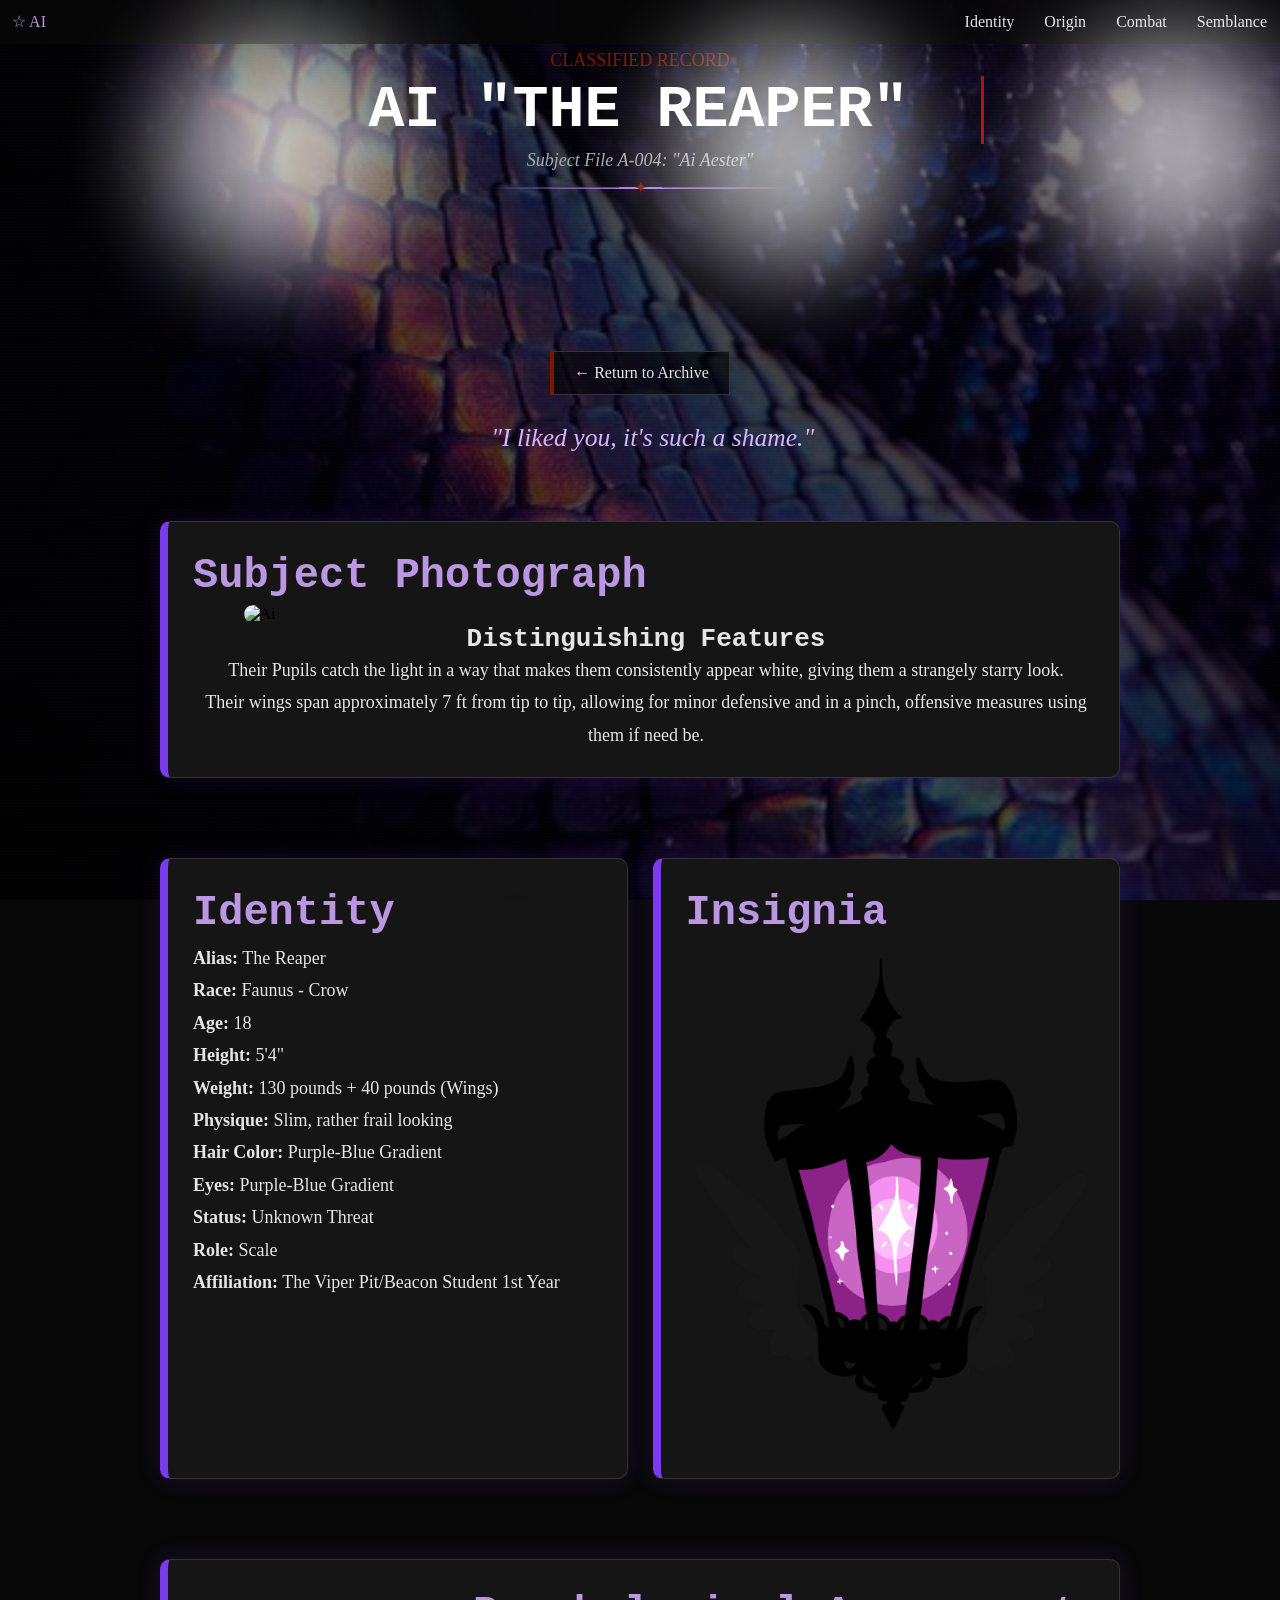
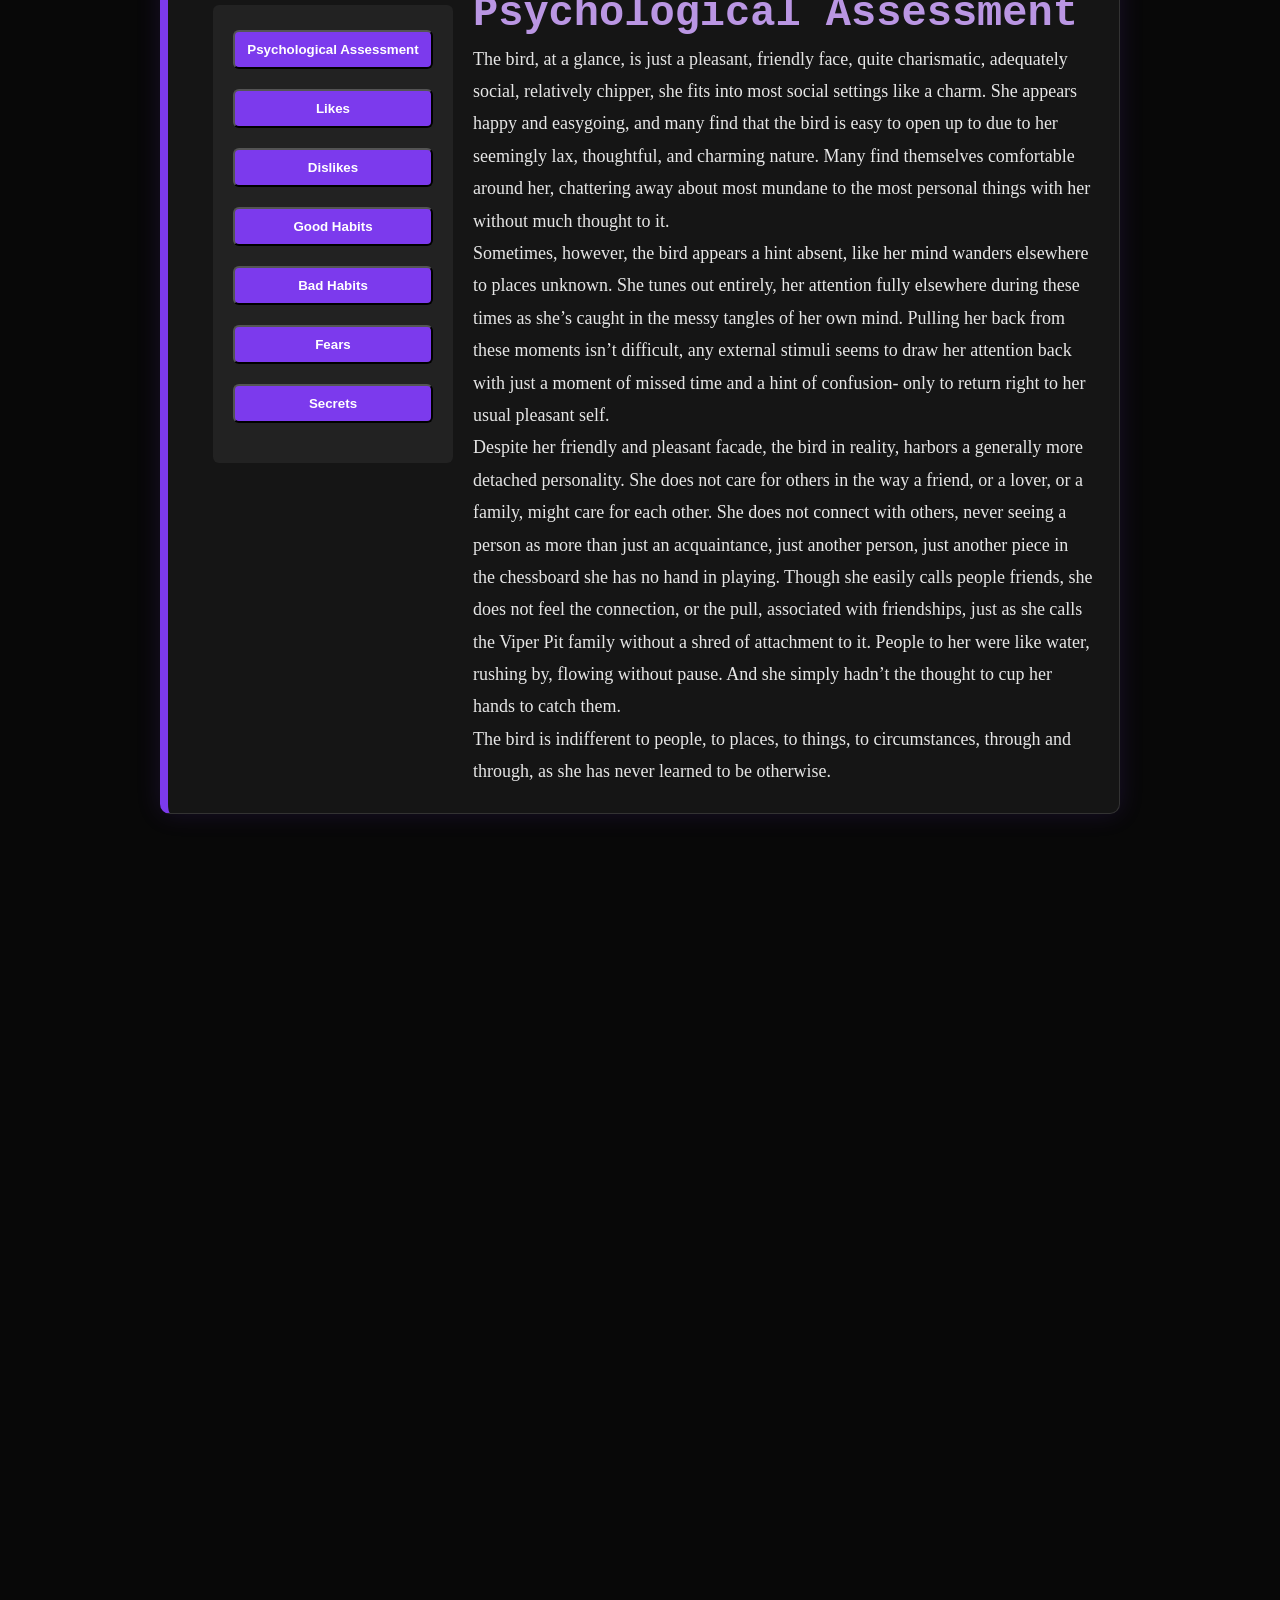
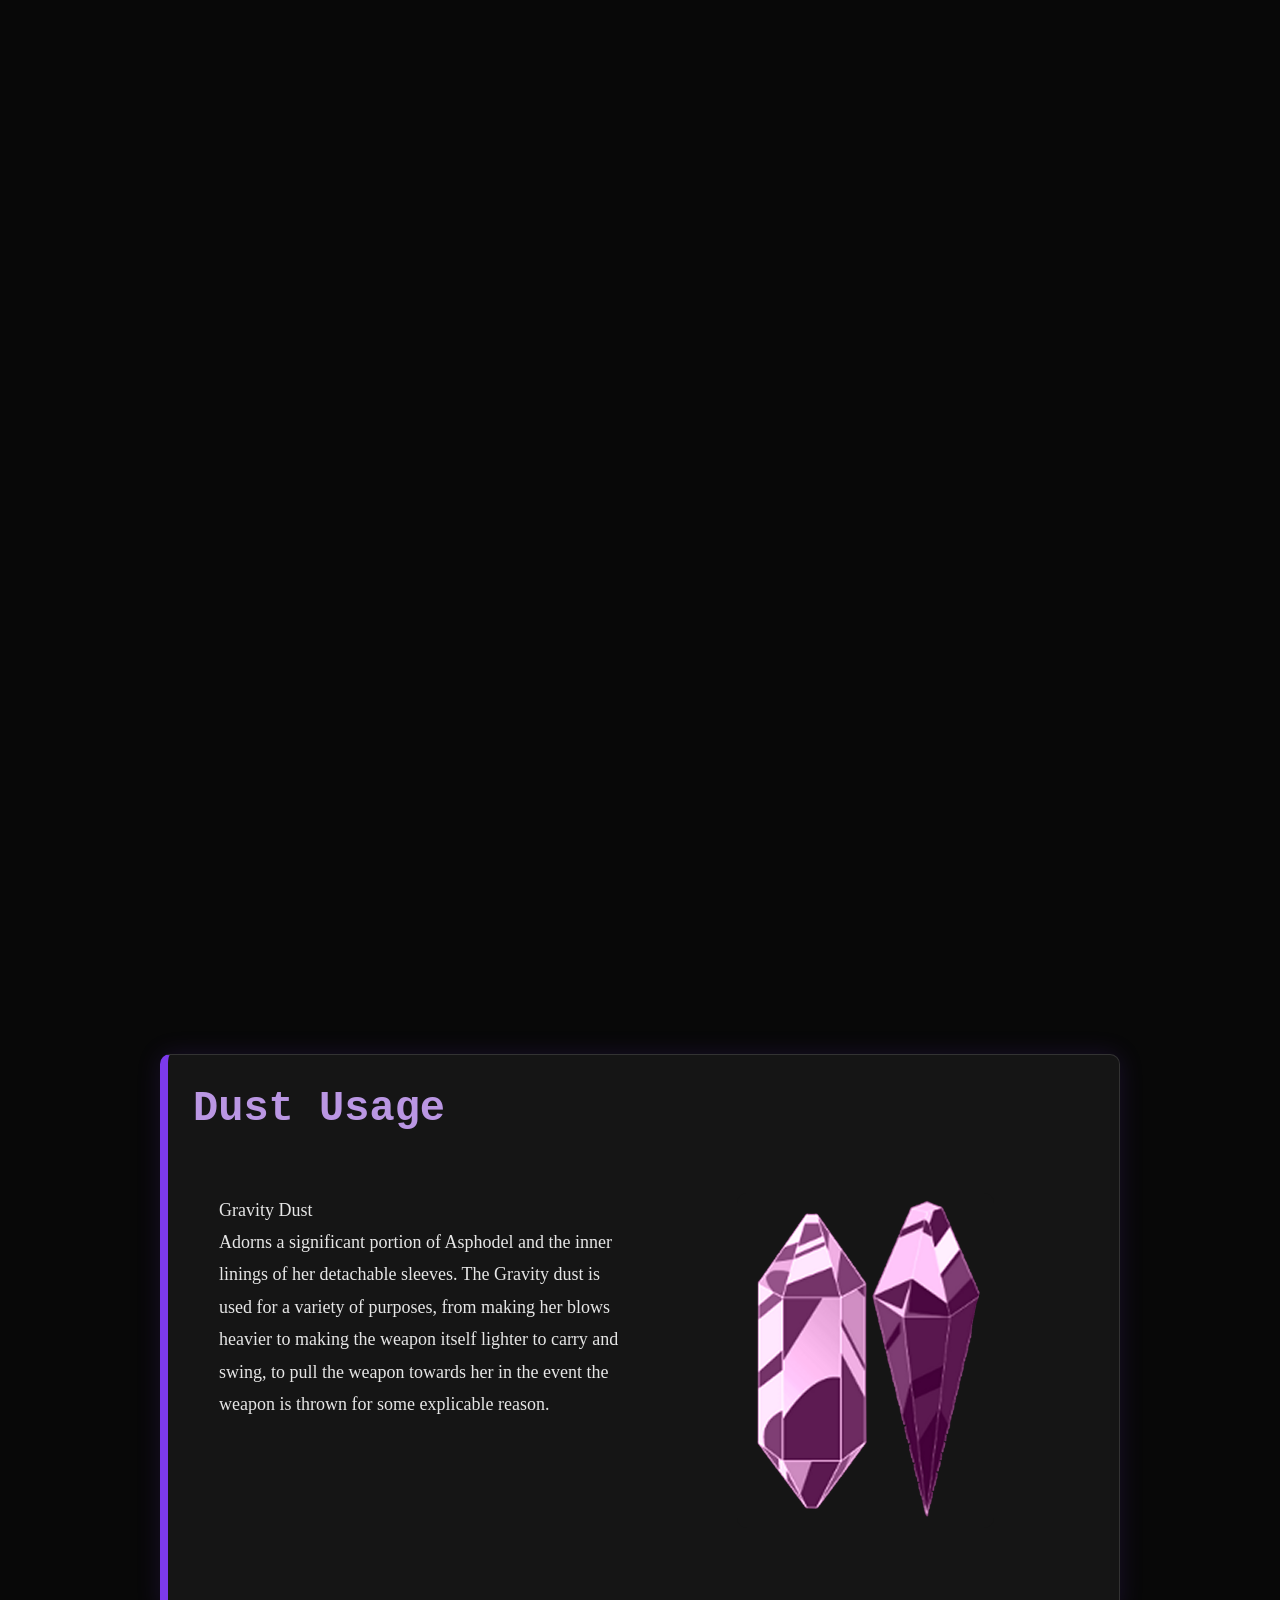
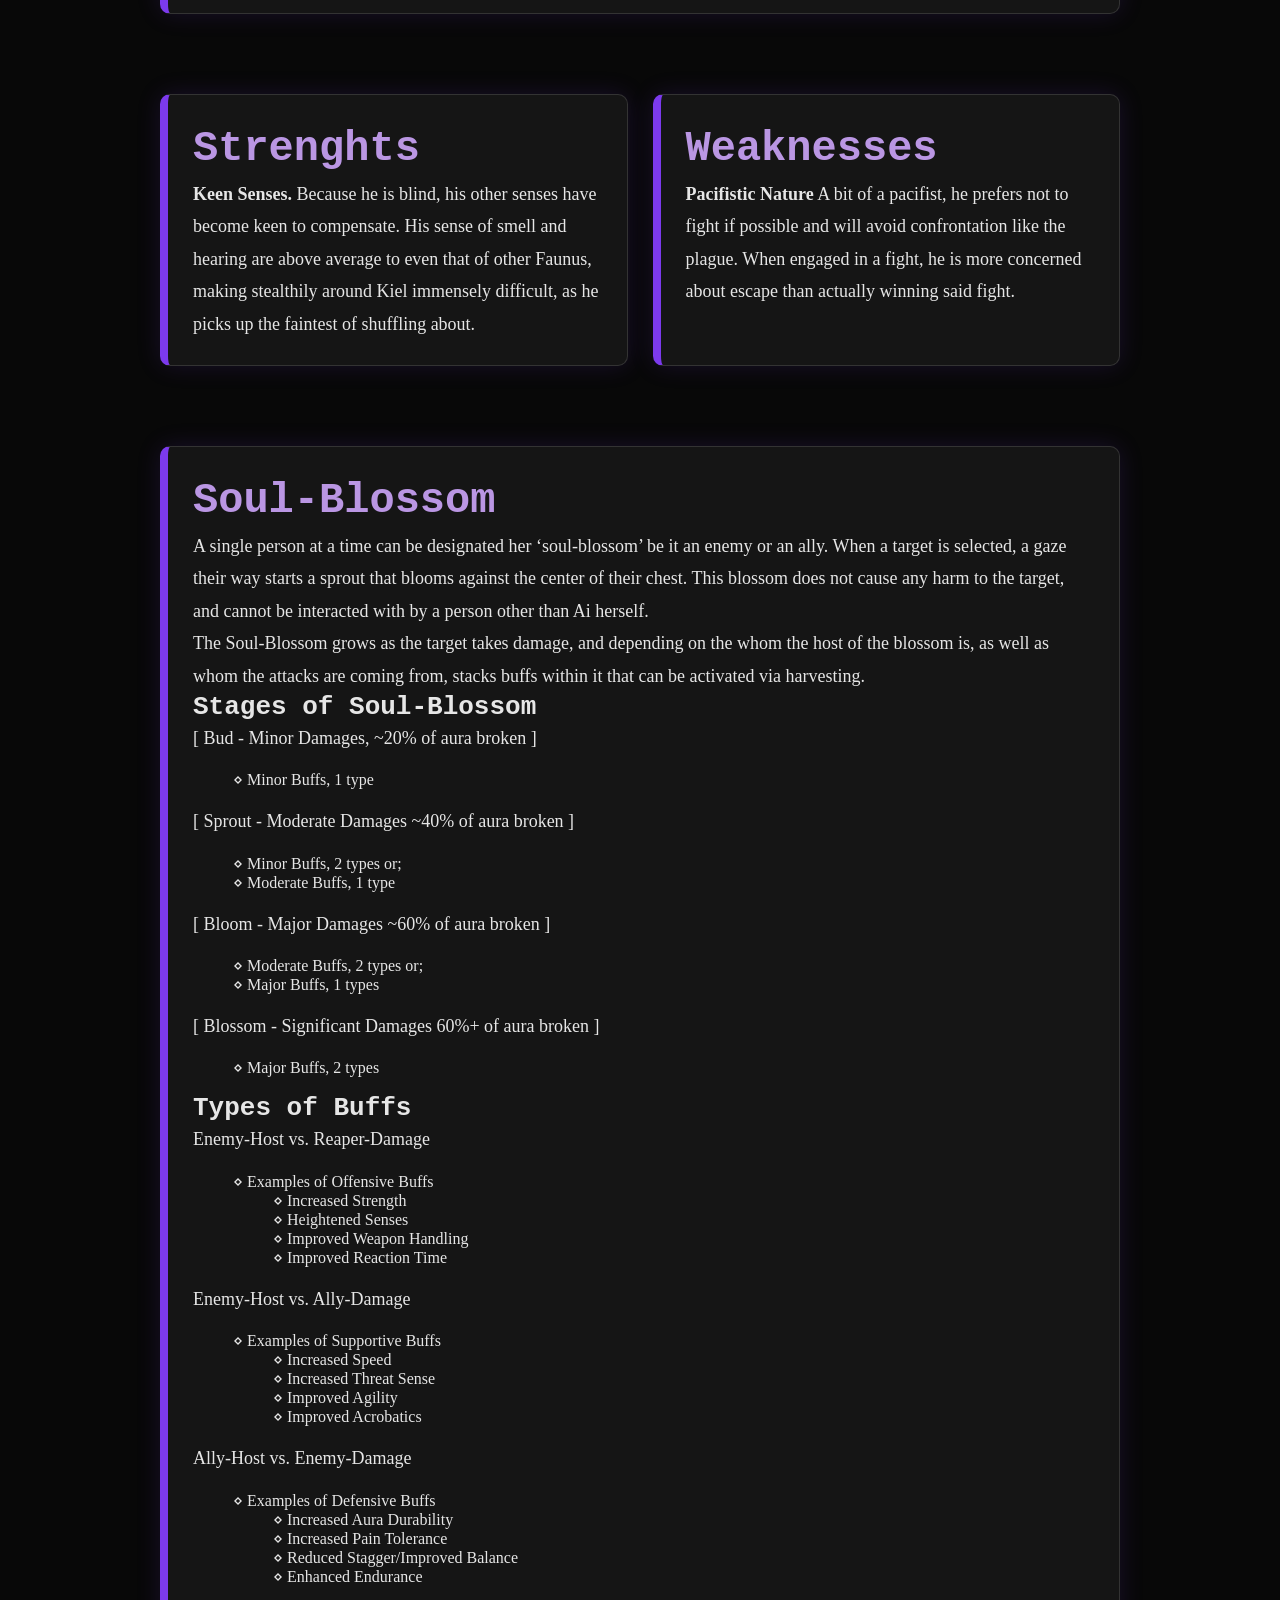
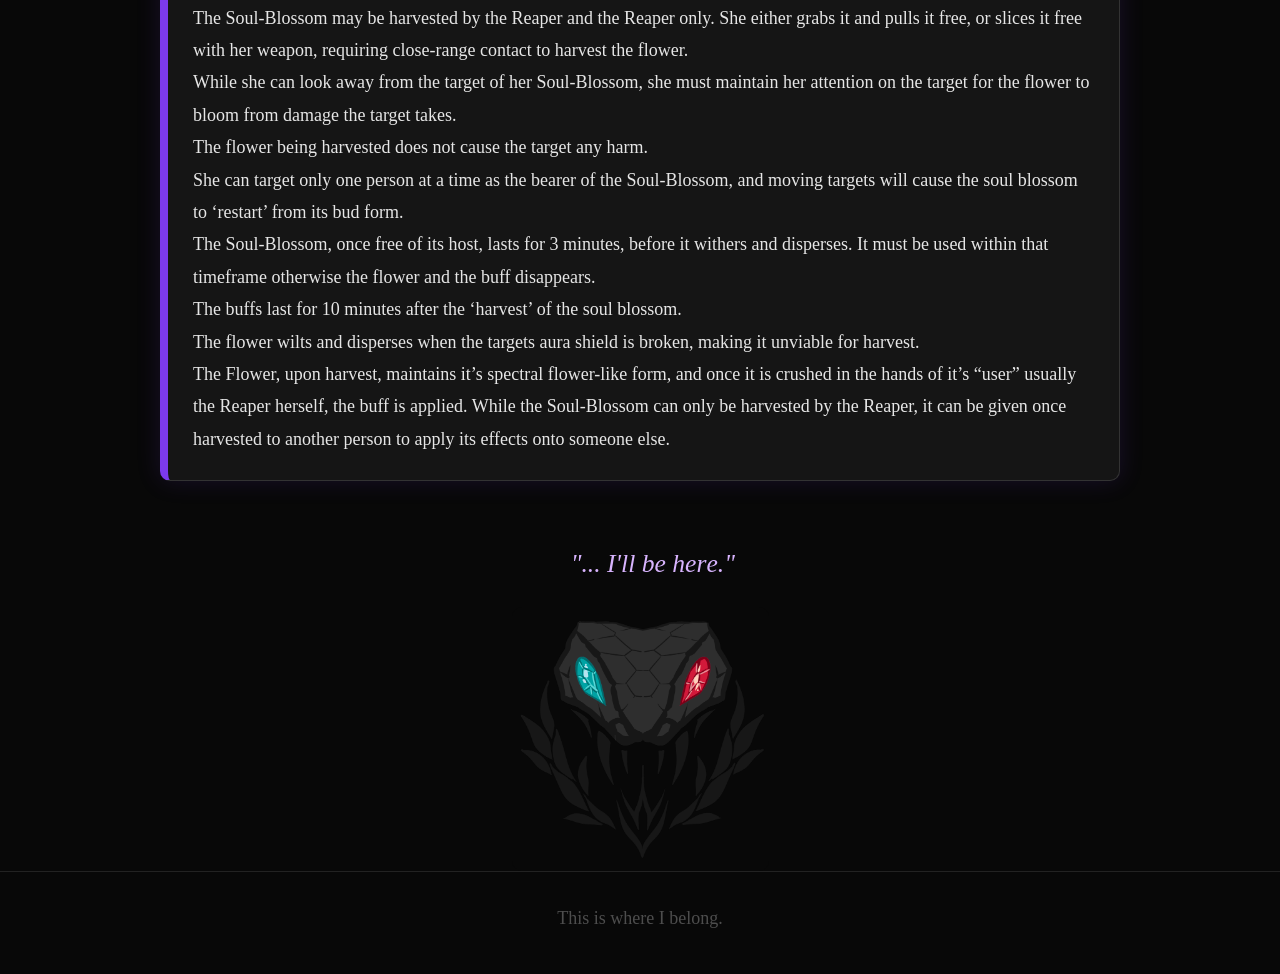
==== aister.html @ 26a7977a "Update subtitle format in aister.html" ====
<!DOCTYPE html>
<html>

  
<head>
  <title>Ai Aester</title>
  <link rel="stylesheet" href="css/global.css">
  <link rel="stylesheet" href="css/effect.css">
  <link rel="stylesheet" href="style.css">
</head>

<body class="archive-body">

  <div class="smoke-container">
    <div class="smoke smoke1"></div>
    <div class="smoke smoke2"></div>
    <div class="smoke smoke3"></div>
</div>

<div class="ember-container">
  <span class="ember"></span>
  <span class="ember"></span>
  <span class="ember"></span>
  <span class="ember"></span>
  <span class="ember"></span>
  <span class="ember"></span>
  <span class="ember"></span>
  <span class="ember"></span>
</div>
  
<nav class="top-nav">  
  <span class="purple"> ☆ AI </span>
       <div class="spacer"></div>
     <div class="right-transparent-card nav-links">
  <a href="#id">Identity</a>
  <a href="#bio">Origin</a>
  <a href="#combat">Combat</a>
  <a href="#semblance">Semblance</a>
     </div>
</nav>
  
<header class="site-header">
  <p class="red">CLASSIFIED RECORD</p>
  <h1 class="typewriter">AI "THE REAPER"</h1>
  <p class="subtitle">Subject File A-004: "Ai Aester"</p>
<div class="header-divider">
    <span>✦</span>
</div>
</header>
  
   <div class="spotify-container">
    <iframe
        data-testid="embed-iframe"
        style="border-radius:12px"
        src="https://open.spotify.com/embed/playlist/66nyVJJvzpErKjshw4Tm62?utm_source=generator&theme=0"
        width="500px"
        height="152"
        frameborder="0"
        allowfullscreen=""
        allow="autoplay; clipboard-write; encrypted-media; fullscreen; picture-in-picture"
        loading="lazy">
    </iframe>
</div>
  
<div class="archive-container">
 <a href="index.html" class="archive-button">← Return to Archive</a>
</div>
  
       <p class="character-quote reveal-quote type-reveal">
    "I liked you, it's such a shame."</p>

<main class="archive">  
<section id="id" class="dossier-card">
    <h1 class="purple">Subject Photograph</h1>
    <img src="img/Ai.png" alt="Ai" class="portrait">
  <section class="transparent-card">
            <h2>Distinguishing Features</h1>
            <p>Their Pupils catch the light in a way that makes them consistently appear white, giving them a strangely starry look.</p>
    <p>Their wings span approximately 7 ft from tip to tip, allowing for minor defensive and in a pinch, offensive measures using them if need be.
</p>
        </section>
</section>
</main>
  
<main class="archive">
     <section class="dossier-card">
            <h1 class="purple">Identity</h1>
            <p><strong>Alias:</strong> The Reaper</p>
            <p><strong>Race:</strong> Faunus - Crow</p>
            <p><strong>Age:</strong> 18</p>
            <p><strong>Height:</strong> 5'4"</p>
            <p><strong>Weight:</strong> 130 pounds + 40 pounds (Wings)</p>
            <p><strong>Physique:</strong> Slim, rather frail looking
            <p><strong>Hair Color:</strong> Purple-Blue Gradient </p>
            <p><strong>Eyes:</strong> Purple-Blue Gradient</p>
            <p><strong>Status:</strong> Unknown Threat</p>
            <p><strong>Role:</strong> Scale</p>
            <p><strong>Affiliation:</strong> The Viper Pit/Beacon Student 1st Year</p>
        </section>
        <section class="dossier-card">
            <h1 class="purple">Insignia</h1>
            <img src="img/Ai Insig.png" alt="Ai" class="portrait">
        </section>
</main>
  
<main class="archive">
    <section class="dossier-card">
<div class="layout">
  <div class="sidebar">
    <button class="file-button"onclick="showPage('psy', 'bio-page')">Psychological Assessment</button>
    <button class="file-button"onclick="showPage('likes', 'bio-page')">Likes</button>
    <button class="file-button"onclick="showPage('dislikes', 'bio-page')">Dislikes</button>
    <button class="file-button"onclick="showPage('good', 'bio-page')">Good Habits</button>
    <button class="file-button"onclick="showPage('bad', 'bio-page')">Bad Habits</button>
    <button class="file-button"onclick="showPage('fears', 'bio-page')">Fears</button>
    <button class="file-button"onclick="showPage('secrets', 'bio-page')">Secrets</button>
  </div>
  
  <div class="content">
    <div id="psy" class="bio-page active">
                 <h1 class="purple">Psychological Assessment</h1>
            <p>The bird, at a glance, is just a pleasant, friendly face, quite charismatic, adequately social, relatively chipper, she fits into most social settings like a charm. She appears happy and easygoing, and many find that the bird is easy to open up to due to her seemingly lax, thoughtful, and charming nature. Many find themselves comfortable around her, chattering away about most mundane to the most personal things with her without much thought to it.</p>  
            <p>Sometimes, however, the bird appears a hint absent, like her mind wanders elsewhere to places unknown. She tunes out entirely, her attention fully elsewhere during these times as she’s caught in the messy tangles of her own mind. Pulling her back from these moments isn’t difficult, any external stimuli seems to draw her attention back with just a moment of missed time and a hint of confusion- only to return right to her usual pleasant self.</p>
            <p>Despite her friendly and pleasant facade, the bird in reality, harbors a generally more detached personality. She does not care for others in the way a friend, or a lover, or a family, might care for each other. She does not connect with others, never seeing a person as more than just an acquaintance, just another person, just another piece in the chessboard she has no hand in playing. Though she easily calls people friends, she does not feel the connection, or the pull, associated with friendships, just as she calls the Viper Pit family without a shred of attachment to it. People to her were like water, rushing by, flowing without pause. And she simply hadn’t the thought to cup her hands to catch them.</p>
            <p>The bird is indifferent to people, to places, to things, to circumstances, through and through,  as she has never learned to be otherwise.</p>
      
    </div>
    
   <div id="likes" class="bio-page">  
               <h1 class="purple">Likes</h1>
            <p><strong>Corvids.</strong> Was this any surprise?.</p>
     
   </div>
    
      <div id="dislikes" class="bio-page"> 
                <h1 class="purple">Dislikes</h1>
            <p><strong>Feeling helpless.</strong> He was helpless when he lost what mattered most to him. He won't let it happen again.
            
     </div>
    
     <div id="good" class="bio-page">
<h1 class="purple">Good Habits</h1>
             <p></p>
     </div>
      <div id="bad" class="bio-page">
<h1 class="purple">Bad Habits</h1>
            <p></p>
      </div>
      <div id="secrets" class="bio-page">
  <h1 class="purple">Secrets</h1>
            <p>She's a spy. Against Beacon. From the Viper Pit. She prays Headmaster Ozpin will never find out, if he hasn't already.</p>
     </div>
      <div id="fears" class="bio-page">
 <h1 class="purple">Fears</h1>
           <p></p>
  </div>
</div>
  </div>
  </section>
</main>

           <p class="character-quote reveal-quote type-reveal">
    "..."</p>
  
<main class="archive">
    <section id="bio" class="dossier-card">
<div class="layout">
  <div class="sidebar">
    <button class="file-button"onclick="showPage('zad', 'story-page')">Ai Aester</button>
    <button class="file-button"onclick="showPage('zad1', 'story-page')">✦ </button>
    <button class="file-button"onclick="showPage('zad2', 'story-page')">✦ </button>
    <button class="file-button"onclick="showPage('zad3', 'story-page')">✦ </button>
    <button class="file-button"onclick="showPage('zad4', 'story-page')">✦ </button>
    <button class="file-button"onclick="showPage('zad5', 'story-page')">✦ </button>
  </div>

  <div class="content">
    <div id="zad" class="story-page active">
      <h1 class="purple">Ai Aester</h1>
      <p>Recovered Origin Records</p>
       <img src="img/Ai Smile.png" alt="Ai" class="portrait">
    </div>
    
   <div id="zad1" class="story-page">  
              <h1 class="purple">#</h1>
          <p></p>
   </div>
      <div id="zad2" class="story-page"> 
               <h1 class="purple">#</h1>
          <p></p>
      </div>
     <div id="zad3" class="story-page">
               <h1 class="purple">#</h1>
          <p></p>
     </div>
    <div id="zad4" class="story-page">
               <h1 class="purple">#</h1>
          <p></p>
      
    </div>
    <div id="zad5" class="story-page">
               <h1 class="purple">#</h1>
          <p></p>


      
    </div>
  </div>
</div>
    </section>
</main>
  

  <main class="archive">
  <section id="combat" class="dossier-card">
                <h1 class="purple">Combat Data</h1>
            <p><strong>Range:</strong> Close-Ranged Combat</p>
            <p></p>
            <p><strong>Notable Traits:</strong> The Reaper specializes in combat with her sycthe specifically, limiting her to close-ranged combat. The glock only comes out if absolutely necessary or if the situation prefers it. She is exceptionally skilled in combat with her scythe, using the gravity dust infused within her weapon to pivot the trajectory of her swings with ease and increase and decrease the weight of her attacks as needed.</p>
            <p><strong>Threat Level:</strong> Unclear</p>
        </section>

   <section class="dossier-card">
                     <h1 class="purple">Asphodel</h1>
       <img src="img/Asphodel.png" alt="Asphodel" class="portrait">
     <p>An extension of her self, she wields the scythe with comfort and ease.</p>
              <section class="mini-transparent-card">
        <div class="button-container">
            <button class="expand-button" onclick="toggleDetails(this)">
               <strong>⇣ Open Weapon Dossier ⇣</strong>
            </button>
        </div>
        </section>

          <div class="slide-details">
            <p>Asphodel is an ornately designed scythe, a little taller than Ai herself, adorned in crystals and feathers. The weapon does not change forms at all, nor minimize in size aside from the blade folding in towards the handle- the Reaper carries the weapon in it's full size everywhere she goes, nestled carefully between her wings.<p/>
            <p>Despite it's large size, the scythe is fairly lightweight due to the blade being infused with gravity dust, and the gravity dust crystals embedded into the weapon at various points throughout. Using the gravity dust, the Reaper swings the weapon without much effort, activating the dust at various points to add weight to her attacks or change the trajectory of her weapon. She has been known to throw the entire freaking weapon at her enemy, miss, only to recall the weapon with the dust back to her into the back of her cackling enemy's head.</p>
            <p>She wears a pair of sleeves, which the inner lining is woven with gravity dust, that allows her to recall Asphodel to her.</p> 
            <p>She has a glock. A plain, non-transformative, no dust infused, glock. holds 17+1 rounds.</p>
   </section>
          </div>

         </section>
  </main>

    <main class="archive">
        <section class="dossier-card">
            <h1 class="purple">Dust Usage</h1>
          <section class="archive">
            <div class="left-transparent-card">
            <p> Gravity Dust </p>
            <p>Adorns a significant portion of Asphodel and the inner linings of her detachable sleeves. The Gravity dust is used for a variety of purposes, from making her blows heavier to making the weapon itself lighter to carry and swing, to pull the weapon towards her in the event the weapon is thrown for some explicable reason.</p>
            </div>
              <div class="mini-transparent-card">
     <img src="img/Dust Gravity.png" alt="Dust" class="portrait">
              </div>
          </section>
        </section>
    </main>
  
            <main class="archive">       
        <section class="dossier-card">
            <h1 class="purple">Strenghts</h1>
            <p><strong>Keen Senses. </strong> Because he is blind, his other senses have become keen to compensate. His sense of smell and hearing are above average to even that of other Faunus, making stealthily around Kiel immensely difficult, as he picks up the faintest of shuffling about.</p>

        </section>
              
        </section>
<section class="dossier-card">
    <h1 class="purple">Weaknesses</h1>
             <p><strong>Pacifistic Nature</strong> A bit of a pacifist, he prefers not to fight if possible and will avoid confrontation like the plague. When engaged in a fight, he is more concerned about escape than actually winning said fight.</p>
            
</section>
          </main>

    <main class="archive">
 <section id="semblance" class="dossier-card">
                   <h1 class="purple">Soul-Blossom</h1>
            <p>A single person at a time can be designated her ‘soul-blossom’ be it an enemy or an ally. When a target is selected, a gaze their way starts a sprout that blooms against the center of their chest. This blossom does not cause any harm to the target, and cannot be interacted with by a person other than Ai herself.</p>
            <p>The Soul-Blossom grows as the target takes damage, and depending on the whom the host of the blossom is, as well as whom the attacks are coming from, stacks buffs within it that can be activated via harvesting.</p>
            <h2>Stages of Soul-Blossom</h2>
            <p>[ Bud - Minor Damages, ~20% of aura broken ] </p>
            <ul>
              <li>Minor Buffs, 1 type</li>
            </ul>
            <p>[ Sprout - Moderate Damages ~40% of aura broken ]</p>
            <ul>
              <li>Minor Buffs, 2 types or;</li>
              <li>Moderate Buffs, 1 type</li>
            </ul>
   
            <p>[ Bloom - Major Damages ~60% of aura broken ]</p>
            <ul>
              <li>Moderate Buffs, 2 types or;</li>
              <li>Major Buffs, 1 types</li>
            </ul>
            
            <p>[ Blossom - Significant Damages 60%+ of aura broken ]</p>
            <ul>         
              <li>Major Buffs, 2 types</li> 
            </ul>
            <h2>Types of Buffs</h2>
   
            <p>Enemy-Host vs. Reaper-Damage</p>
              <ul>
              <li>Examples of Offensive Buffs</li>
              <ul>
                <li>Increased Strength</li>
                <li>Heightened Senses</li>
                <li>Improved Weapon Handling</li>
                <li>Improved Reaction Time</li>
              </ul>
            </ul> 

    <p>Enemy-Host vs. Ally-Damage</p>
              <ul>
              <li>Examples of Supportive Buffs</li>
              <ul>
                <li>Increased Speed</li>
                <li>Increased Threat Sense</li>
                <li>Improved Agility</li>
                <li>Improved Acrobatics</li>
              </ul>
            </ul> 

    <p>Ally-Host vs. Enemy-Damage</p>
              <ul>
              <li>Examples of Defensive Buffs</li>
              <ul>
                <li>Increased Aura Durability</li>
                <li>Increased Pain Tolerance</li>
                <li>Reduced Stagger/Improved Balance</li>
                <li>Enhanced Endurance</li>
              </ul>
            </ul> 

   <p>The Soul-Blossom may be harvested by the Reaper and the Reaper only. She either grabs it and pulls it free, or slices it free with her weapon, requiring close-range contact to harvest the flower.</p>
   <p>While she can look away from the target of her Soul-Blossom, she must maintain her attention on the target for the flower to bloom from damage the target takes.</p>
   <p>The flower being harvested does not cause the target any harm.</p>
   <p>She can target only one person at a time as the bearer of the Soul-Blossom, and moving targets will cause the soul blossom to ‘restart’ from its bud form.</p>
   <p>The Soul-Blossom, once free of its host, lasts for 3 minutes, before it withers and disperses. It must be used within that timeframe otherwise the flower and the buff disappears.</p>
   <p>The buffs last for 10 minutes after the ‘harvest’ of the soul blossom.</p>
   <p>The flower wilts and disperses when the targets aura shield is broken, making it unviable for harvest.</p>
   <p>The Flower, upon harvest, maintains it’s spectral flower-like form, and once it is crushed in the hands of it’s “user” usually the Reaper herself, the buff is applied. While the Soul-Blossom can only be harvested by the Reaper, it can be given once harvested to another person to apply its effects onto someone else.</p>

   
   
 </section>
    </main>

       <p class="character-quote reveal-quote type-reveal">
    "... I'll be here."</p>

<section class="mini-transparent-card">
<img src="img/Monochrome Viper Pit.png" alt="Viper Pit" class="portrait">
</section>
  
  <footer>
  <p class="gray">This is where I belong.</p>
</footer>

<script>
function toggleInfo() {
    document
        .getElementById("extra-info")
        .classList.toggle("show");
}
</script>

<script>
const sections = document.querySelectorAll("section[id]");
const navLinks = document.querySelectorAll(".top-nav a");

window.addEventListener("scroll", () => {
  let current = "";

  sections.forEach(section => {
    const sectionTop = section.offsetTop - 150;

    if (window.scrollY >= sectionTop) {
      current = section.getAttribute("id");
    }
  });

  navLinks.forEach(link => {
    link.classList.remove("active");

    if (link.getAttribute("href") === "#" + current) {
      link.classList.add("active");
    }
  });
});
</script>

<script>
function showPage(pageId) {
  const pages = document.querySelectorAll('.page');

  pages.forEach(page => {
    page.classList.remove('active');
    page.style.animation = 'none';
  });

  const selectedPage = document.getElementById(pageId);

  if (!selectedPage) {
    console.log("No page found with id:", pageId);
    return;
  }

  selectedPage.style.animation = 'none';
  selectedPage.offsetHeight;
  selectedPage.style.animation = '';

  selectedPage.classList.add('active');
}
</script>

  <script>
function showPage(pageId, groupClass) {
  const pages = document.querySelectorAll("." + groupClass);

  pages.forEach(page => {
    page.classList.remove("active");
  });

  document.getElementById(pageId).classList.add("active");
}
</script>

<script>
function toggleDetails(button) {
  const details = button.closest(".mini-transparent-card").nextElementSibling;

  details.classList.toggle("open");

  button.innerHTML = details.classList.contains("open")
    ? "<strong>⇣ Open Weapon Dossier ⇣</strong>"
    : "<strong>⇣ Open Weapon Dossier ⇣</strong>";
}
</script>
  
    <script>
document.querySelectorAll(".type-reveal").forEach(quote => {
    const text = quote.textContent;
    quote.textContent = "";
  [...text].forEach((letter, index) => {
    const span = document.createElement("span");
    span.innerHTML = letter === " "
        ? "&nbsp;"
        : letter;
    span.style.animationDelay = `${index * 0.10}s`;
    quote.appendChild(span);

});
    });
</script>

<script>
const reveals = document.querySelectorAll(".dossier-card, .reveal-quote");
const observer = new IntersectionObserver((entries) => {
entries.forEach(entry => {
if (entry.isIntersecting) {
entry.target.classList.add("show");
}
});
});
reveals.forEach(item => observer.observe(item));
</script>
  
</body>
</html>
---- css/global.css ----
.site-header {
text-align: center;
}

.header-divider {
    display: flex;
    align-items: center;
    justify-content: center;
    width: 400px;
    margin: 20px auto;
    color: #7D1400;
}

.divider {
    text-align: center;
    padding: 2rem 0;
    font-size: 1.2rem;
    letter-spacing: 0.5em;
    opacity: 0.4;
}

.header-divider::before,
.header-divider::after {
    content: "";
    flex: 1;
    height: 1px;
    background: linear-gradient(
        to right,
        transparent,
        rgba(161,21,0,0.8)
    );
}

.header-divider::after {
    background: linear-gradient(
        to left,
        transparent,
        rgba(161,21,0,0.8)
    );
}

.header-divider span {
    margin: 0 15px;
    color: #7D1400;
    text-shadow:
        0 0 8px rgba(161,21,0,0.6);
}
footer {
text-align: center;
color: #666666;
padding: 30px;
border-top: 0px solid #222222;
}

.landing-body {
background-repeat: no-repeat;
font-family: Georgia, serif;
margin: 0;
background: #080808;
background-image:
linear-gradient(
rgba(0,0,0,0.7),
rgba(0,0,0,0.7)
),
url("../bg/viper pit.jpg");
background-attachment: fixed;
background-size: cover;
background-position: center;
}

.archive-body {
background-repeat: no-repeat;
font-family: Georgia, serif;
margin: 0;
background: #080808;
background-image:
linear-gradient(
rgba(0,0,0,0.7),
rgba(0,0,0,0.7)
),
url("../bg/scales.jpg");
background-attachment: fixed;
background-size: cover;
background-position: center;
}

h1 {
color: #E6E6E6;
font-size: 42px;
margin: 10px 0;
}

h2 {
color: #E6E6E6;
font-size: 26px;
margin: 10px 0;
}

h3 {
color: #E6E6E6;
    font-size: 20px;
    font-size: 42px;
    margin: 10px 0;
}

p {
color: #E6E6E6;
font-size: 18px;
margin: 20px 0;
line-height: 1.8;
}

pre {
color: #E6E6E6;
}

.red {
color: #7D1400;
}

.gray {
color: #4D4D4D;
}

.purple {
color: #BA96E3;
}


.subtitle {
    color: #aaaaaa;
    font-style: italic;
}

.landing-page {
height: 100vh;
display: flex;
justify-content: center;
align-items: center;
flex-direction: column;
text-align: center;
}

.landing-card {
background: rgba(21, 21, 21, 0.7);
border: 1px solid #333333;
border-left: 6px solid #7D1400;
border-right: 6px solid #7D1400;
border-radius: 10px;
padding: 25px;
box-shadow: 0 0 25px rgba(124, 58, 237, 0.15);
}

.expand-button {
background: rgba(15, 15, 15, 0.50);
display: inline-block;
margin-top: 5px;
padding: 15px 30px;
color: #7D1400;
text-decoration: none;
transition: 0.4s ease;
border-radius: 6px;
}

.expand-button:hover {
background: rgba(15, 15, 15, 0.50);
transform: scale(1.10);
border-radius: 6px;
color: #7D1400;

}

.file-button {
display: inline-block;
margin-top: 5px;
padding: 10px 15px;
background: #7D1400;
color: white;
text-decoration: none;
border-radius: 6px;
font-weight: bold;
}

.file-button:hover {
background: #751000;
transform: scale(1.05);
}

.transparent-card {
background: rgba(15, 15, 15, 0.00);
border: 1px solid rgba(192, 132, 252, 0.0);
border-left: 6px solid rgba(124, 58, 237, 0.0);
border-radius: 10px;
text-align: center;
padding: 0px;
margin: 0px auto;
max-width: 1200px;
box-shadow: 0 0 25px rgba(124, 58, 237, 0.00);
}

.left-transparent-card {
background: rgba(15, 15, 15, 0.00);
border: 1px solid rgba(192, 132, 252, 0.0);
border-left: 6px solid rgba(124, 58, 237, 0.0);
border-radius: 10px;
padding: 0px;
margin: 0px auto;
max-width: 1200px;
box-shadow: 0 0 25px rgba(124, 58, 237, 0.00);
}

.right-transparent-card {
background: rgba(15, 15, 15, 0.00);
border: 1px solid rgba(192, 132, 252, 0.0);
border-left: 6px solid rgba(124, 58, 237, 0.0);
border-radius: 10px;
text-align: right;
justify-content: right;
padding: 0px;
margin: 0px auto;
max-width: 1200px;
box-shadow: 0 0 25px rgba(124, 58, 237, 0.00);
}

.mini-transparent-card {
background: rgba(15, 15, 15, 0.00);
border: 1px solid rgba(192, 132, 252, 0.0);
border-left: 6px solid rgba(124, 58, 237, 0.0);
border-radius: 10px;
text-align: center;
padding: 0px;
margin: 0px auto;
max-width: 250px;
box-shadow: 0 0 25px rgba(124, 58, 237, 0.00);
backdrop-filter: blur(0px);
}

.dossier-card {
  background: rgba(15, 15, 15, 0.7);
  border: 1px solid #333333;
  border-left: 8px solid #808080;
  border-right: 8px solid #808080;
  border-radius: 10px;
  box-sizing: border-box;
  padding: 25px;
  box-shadow: 0 0 25px rgba(124, 58, 237, 0.15);
  max-width: 100%;
  justify-content: center;
  align-items: center;
  scroll-margin-top: 100px;
  opacity: 0;
  transform: translateY(40px);
  transition: 
  opacity 1s ease,
  transform 0.7s cubic-bezier(0.22, 1, 0.36, 1),
  box-shadow 0.7s cubic-bezier(0.22, 1, 0.36, 1);
  position: relative;
}

.dossier-card.show {
opacity: 1;
transform: translateY(0);
}

.dossier-card:hover {
  transform: translateY(-6px);
  box-shadow: 0 0 30px #7D1400;
}

.extreme {
border-left-color: #7D1400;
border-right-color: #7D1400;
}

.severe {
border-left-color: #41007D;
border-right-color: #41007D;
}

.unknown {
border-left-color: #007D6A;
border-right-color: #007D6A;
}

.archive {
    max-width: 1000px;
    margin: 40px auto;
    padding: 20px;
    display: grid;
    grid-template-columns: repeat(auto-fit, minmax(260px, 1fr));
    gap: 25px;
    width: 100%;
    box-sizing: border-box;
}

.navbar-archive {
    margin: 0px auto;
    padding: 0px;
    display: grid;
    grid-template-columns: repeat(auto-fit, minmax(260px, 1fr));
    gap: 0px;
    width: 100%;
    box-sizing: border-box;
    justify-content: right;
}

.column {
    max-width: 1000px;
    margin: 40px auto;
    padding: 20px;
    display: grid;
    grid-template-columns: repeat(auto-fit, minmax(260px, 1fr));
    gap: 25px;
    width: 100%;
    box-sizing: border-box;
    flex-direction: column;
}

.profile-grid {
    display: grid;
    grid-template-columns: repeat(auto-fit, minmax(350px, 1fr));
    gap: 25px;
    justify-content: center;
    margin: 0 auto;
    align-items: center;
}

.portrait {
    max-width: 800px;
    width: 100%;
    height: auto;
    justify-content: center;
    display: block;
    margin: 0 auto;
    border-radius: 25px;
}

.spotify-container {
    display: flex;
    justify-content: center;
}

.archive-button {
    display: inline-block;
    padding: 12px 20px;
    color: #E6E6E6;
    text-decoration: none;
    background: rgba(0,0,0,0.6);
    border-left: 4px solid #7D1400;
    border-right: 1px solid #333;
    border-top: 1px solid #333;
    border-bottom: 1px solid #333;
    transition: all 0.3s ease;
}

.archive-button:hover {
    background: rgba(161,21,0,0.15);
    padding-left: 28px;
    box-shadow:
        0 0 12px rgba(161,21,0,0.25);
}

.archive-container {
    text-align: center; 
    justify-content: center;
}

ul {
    list-style-type: none;
     color: #E6E6E6;
}

ul2 {
    list-style-type: none;
    padding-left: 40px;
     color: #E6E6E6;
}

li::before {
    content: "⋄ ";
     color: #E6E6E6;
}

a {
  color: #A45BF5;
  text-decoration: none;
  transition: 0.3s ease;
}

a:hover {
  color: #C28CFF;
  text-shadow: 0 0 8px rgba(161, 21, 0, 0.8);
}

.card-emblem {
    position: absolute;
    top: 20px;
    right: -4px;
    width: 450px;
    opacity: 0.2;
    pointer-events: none;
    z-index: -1;
    filter: drop-shadow (0 0 8px rgba (180, 20, 20, 1.0));
}

.spacer {
    flex: 1;
}
---- css/effect.css ----
.typewriter {
    font-size: 60px;
    overflow: hidden;
    white-space: nowrap;
    border-right: 3px solid #A11500;
    width: 0;
    color: white;
    animation:
    typing 3s steps(17, end) forwards,
    blink 0.75s step-end infinite;
    text-align: center;
    margin: 0 auto;
}
@keyframes typing {
    from {
        width: 0;
    }
    to {
        width: 19ch;
    }
}

@keyframes blink {
    50% {
        border-color: transparent;
    }
}

}






html,
body {
    margin: 0;
    min-height: 100%;
}

#popup {
    position: fixed;
    top: 0;
    right: 0;
    bottom: 0;
    left: 0;
    width: 100%;
    height: 100dvh;
    background: rgba(15,15,15,1.0);
    display: flex;
    justify-content: center;
    align-items: center;
    z-index: 9999;
    text-align: center;
    overflow-y: auto;
    overscroll-behavior: contain;
    transition:
        opacity 2s ease,
        backdrop-filter 2s ease;
}

.popup-content {
    transition: transform 1.5s ease, opacity 1.5s ease;
      z-index: 9999;
}

#popup.hidden .popup-content {
    opacity: 0;
    transform: scale(0.95);
}

.layout {
  display: flex;
  align-self: flex-start;
}

.sidebar {
  width: 200px;
  padding: 20px;
  background: #222;
  margin: 20px;
  position: sticky;
  top: 20px;
  align-self: flex-start;
  border-radius: 6px;
}

.sidebar button {
  display: block;
  width: 100%;
  margin-bottom: 20px;
  padding: 10px;
  cursor: pointer;
}

.content {
  flex: 1;
  position: relative;
  align-self: flex-start;
}

.bio-page,
.story-page {
  display: none;
}

.bio-page.active,
.story-page.active {
  display: block;
      animation: fadeIn 0.4s ease both;
}

@keyframes fadeIn {
  from {
    opacity: 0;
    transform: translateY(10px);
  }

  to {
    opacity: 1;
    transform: translateY(0);
  }
}

.character-quote {
    font-style: italic;
    font-size: 1.6em;
    color: #d8b4fe;
    text-align: center;
    margin: 20px 0;
}

.reveal-quote {
    opacity: 0;
    filter: blur(12px);
    transform: translateY(10px);
    transition:
        opacity 1.5s ease,
        filter 1.5s ease,
        transform 1.5s ease;
}

.reveal-quote.show {
    opacity: 1;
    filter: blur(0);
    transform: translateY(0);
    transition-delay: 0.7s;
}

.type-reveal span {
    opacity: 0;
    display: inline-block;
    transform: translateY(5px);
}

.type-reveal.show span {
    animation: letterFade 0.4s forwards;
}
@keyframes letterFade {
    from {
        opacity: 0;
        transform: translateY(5px);
    }

    to {
        opacity: 1;
        transform: translateY(0);
    }
}

.hidden-info {
    max-height: 0;
    overflow: hidden;
    transition: max-height 0.4s ease;
}

.hidden-info.show {
    max-height: 5000px;
}

.top-nav {
    position: sticky;
    top: 0;
    z-index: 1000;
    display: flex;
    justify-content: center;
    gap: 15px;
    padding: 12px;
    backdrop-filter: blur(8px);
    background: rgba(8,8,8,0.85);
    border-bottom: 0px solid #A11500;
}

.top-nav a {
    color: #E6E6E6;
    text-decoration: none;
    transition: all 0.3s ease;
}

.top-nav a:hover {
    color: white;
    text-shadow: 0 0 8px #A11500;
}

.top-nav a.active {
    color: #ffffff;
    text-shadow:
        0 0 5px #A11500,
        0 0 10px #A11500;
}

.top-nav a.active::after {
    width: 100%;
}

.nav-links {
    display: flex;
    gap: 30px;
}
}

html {
    scroll-behavior: smooth;
}

.redacted-card {
    position: relative;
    overflow: hidden;
}

.stamp {
    position: absolute;
    top: 50%;
    left: 50%;
    transform: translate(-50%, -50%) rotate(-25deg);
    color: rgba(255, 0, 0, 0.7);
    border: 4px solid rgba(255, 0, 0, 0.7);
    padding: 10px 20px;
    font-size: 2rem;
    font-weight: bold;
    letter-spacing: 4px;
    pointer-events: none;
}

.hidden {
    display: none;
}

#hidden-file {
    margin-top: 20px;
     color: #E6E6E6;
}

.popup-content::before {
    filter: blur(60px);
}

.popup-content::before {
    content: "";
    position: absolute;
    top: 50%;
    left: 50%;
    transform: translate(-50%, -50%);
    width: 800px;
    height: 800px;
    background: radial-gradient(
        circle,
        rgba(161, 21, 0, 0.50) 0%,
        rgba(161, 21, 0, 0.30) 30%,
        rgba(161, 21, 0, 0.10) 60%,
        transparent 100%
    );
    pointer-events: none;
    z-index: -1;
}
body::before {
    content: "";
   position: fixed;
    inset: 0;
    background:
        repeating-linear-gradient(
            transparent 0px,
            transparent 2px,
            rgba(255,255,255,0.01) 2px,
            rgba(255,255,255,0.01) 3px
        );
    pointer-events: none;
}

body.popup-open {
  overflow: hidden;
  height: 100dvh;
}

.smoke-container {
    position: fixed;
    inset: 0;
    pointer-events: none;
    overflow: hidden;
    z-index: 10000;
}

.smoke {
    position: absolute;
    width: 300px;
    height: 300px;
    border-radius: 50%;
    background:
        radial-gradient(
            circle,
            rgba(255,255,255,0.80) 0%,
            rgba(255,255,255,0.50) 40%,
            transparent 80%
        );
    filter: blur(40px);
    z-index: 10000
}

@keyframes driftSmoke {
    0% {
        transform:
            translateY(100vh)
            translateX(0px)
            scale(1);
        opacity: 0;
    }
    20% {
        opacity: 0.08;
    }
    80% {
        opacity: 0.08;
    }
    100% {
        transform:
            translateY(-200px)
            translateX(100px)
            scale(1.5);
        opacity: 0;
    }
}

.smoke1 {
    left: 10%;
    animation: driftSmoke 25s linear infinite;
}

.smoke2 {
    left: 50%;
    animation: driftSmoke 35s linear infinite;
    animation-delay: -10s;
}

.smoke3 {
    left: 80%;
    animation: driftSmoke 30s linear infinite;
    animation-delay: -20s;
}

.ember-container {
  position: fixed;
  inset: 0;
  pointer-events: none;
  overflow: hidden;
  z-index: 10001;
}

.ember {
  position: absolute;
  bottom: -20px;
  width: 3px;
  height: 3px;
  border-radius: 50%;
  background: #ff3b1f;
  box-shadow:
    0 0 6px #ff3b1f,
    0 0 14px rgba(255, 59, 31, 0.8),
    0 0 24px rgba(161, 21, 0, 0.5);
  animation:
    emberRise 14s linear infinite,
    emberFlicker 2s ease-in-out infinite;
    z-index: 10001
}

@keyframes emberRise {
  0% {
    transform: translateY(0) translateX(0) scale(0.5);
    opacity: 0;
  }

  10% {
    opacity: 0.9;
  }

  50% {
    transform: translateY(-50vh) translateX(35px) scale(1);
    opacity: 0.7;
  }

  100% {
    transform: translateY(-110vh) translateX(-25px) scale(0.2);
    opacity: 0;
  }
}

@keyframes emberFlicker {
  0%, 100% {
    filter: blur(0px);
  }

  50% {
    filter: blur(1px);
  }
}

.ember:nth-child(1) { left: 10%; animation-delay: 0s; width: 2px; height: 2px; }
.ember:nth-child(2) { left: 25%; animation-delay: -3s; animation-duration: 18s, 2s; }
.ember:nth-child(3) { left: 40%; animation-delay: -7s; width: 4px; height: 4px; }
.ember:nth-child(4) { left: 55%; animation-delay: -11s; animation-duration: 12s, 1.5s; }
.ember:nth-child(5) { left: 70%; animation-delay: -5s; width: 2px; height: 2px; }
.ember:nth-child(6) { left: 85%; animation-delay: -9s; animation-duration: 20s, 2.4s; }
.ember:nth-child(7) { left: 15%; animation-delay: -13s; width: 1px; height: 1px; }
.ember:nth-child(8) { left: 92%; animation-delay: -16s; width: 3px; height: 3px; }

.scroll-indicator {
  text-align: center;
  color: #A11500;
  font-size: 28px;
  margin: 30px auto;
  width: fit-content;

  text-shadow: 0 0 8px rgba(161, 21, 0, 0.8);
}

.scroll-indicator span {
    display: block;
    animation: arrowWave 2s infinite;
}
.scroll-indicator span:nth-child(2) {
    animation-delay: 0.2s;
}
.scroll-indicator span:nth-child(3) {
    animation-delay: 0.4s;
}
@keyframes arrowWave {
    0%,100% {
        opacity: 0.2;
        transform: translateY(0);
    }
    50% {
        opacity: 1;
        transform: translateY(6px);
    }
}

.slide-details {
  max-height: 0;
  overflow: hidden;
  opacity: 0;
  transition:
    max-height 0.6s ease,
    opacity 0.4s ease;
}

.slide-details.open {
  max-height: 10000px;
  opacity: 1;
}
---- style.css ----
.site-header {
    text-align: center;
}

.header-divider {
    width: 300px;
    height: 2px;

    margin: 10px auto;

    background: linear-gradient(
        to right,
        transparent,
        #c084fc,
        transparent
    );
}

footer {
    text-align: center;
    color: #666666;
    padding: 30px;
    border-top: 1px solid #222222;
}


.landing-body {
    background-repeat: no-repeat;
    font-family: Georgia, serif;
    margin: 0;
    background: #080808;
    background-image:
        linear-gradient(
            rgba(0,0,0,0.7),
            rgba(0,0,0,0.7)
        ),
        url("viper pit.jpg");
    background-attachment: fixed;
    background-size: cover;
    background-position: center;
}

.archive-body {
    background-repeat: no-repeat;
    font-family: Georgia, serif;
    margin: 0;
    background: #080808;
    background-image:
        linear-gradient(
            rgba(0,0,0,0.7),
            rgba(0,0,0,0.7)
        ),
        url("scales.jpg");
    background-attachment: fixed;
    background-size: cover;
    background-position: center;
}

h1 {
    color: #A11500;
    font-size: 42px;
    margin: 5px 0;
}

h2 {
    color: #E6E6E6;
    font-size: 26px;
    margin: 0px 0;
}

h3 {
    color: #E6E6E6;
    font-size: 20px;
    margin: 0px 0;
}

access-warning {
    color: #A11500;
}

p {
    color: #E6E6E6;
    font-size: 18px;
    margin: 0px 0;
}

pre {
    color: #E6E6E6;
}

.landing-page {
    height: 100vh;
    display: flex;
    justify-content: center;
    align-items: center;
    flex-direction: column;
    text-align: center;
}

.landing-card {
    background: rgba(21, 21, 21, 0.7);
    border: 1px solid #333333;
    border-left: 6px solid #A11500;
    border-right: 6px solid #A11500;
    border-radius: 10px;
    padding: 25px;
    box-shadow: 0 0 25px rgba(124, 58, 237, 0.15);
}

.enter-button {
    display: inline-block;
    margin-top: 5px;
    padding: 15px 30px;
    background: #A11500;
    color: white;
    text-decoration: none;
    border-radius: 8px;
    transition: 0.4s ease;
}

.enter-button:hover {
    background: #751000;
    transform: scale(1.05);
}

.file-button {
    display: inline-block;
    margin-top: 5px;
    padding: 10px 15px;

    background: #7c3aed;
    color: white;

    text-decoration: none;
    border-radius: 6px;
    font-weight: bold;
}

.file-button:hover {
    background: #a855f7;
    transform: scale(1.05);
}

h1,
h2,
.warning-text,
.file-label {
    font-family: "Share Tech Mono", monospace;
}

.warning-text {
    color: #A11500
}


.transparent-card {
    background: rgba(15, 15, 15, 0.00);
    border: 1px solid rgba(192, 132, 252, 0.0);
    border-left: 6px solid rgba(124, 58, 237, 0.0);
    border-radius: 10px;
    text-align: center;
    padding: 0px;
    margin: 0px auto;
    max-width: 1200px;
    box-shadow: 0 0 25px rgba(124, 58, 237, 0.00);
    backdrop-filter: blur(0px);
}

.dossier-card {
    background: #151515;
    border: 1px solid #333333;
    border-left: 8px solid #7c3aed;
    border-radius: 10px;
    padding: 25px;
    box-shadow: 0 0 25px rgba(124, 58, 237, 0.15);
}

.dossier-card.show {
    opacity: 1;
    transform: translateY(0);
}

.dossier-card:hover {
    transform: translateY(-5px);
}

.dossier-card:hover {
    box-shadow: 0 0 30px rgba(124, 58, 237, 0.5);
}

.navbar {
    display: flex;
    justify-content: center;
    gap: 20px;

    padding: 15px;
    background: rgba(10, 10, 10, 0.8);

    border-top: 1px solid #7c3aed;
    border-bottom: 1px solid #7c3aed;
}

.navbar a {
    color: #d8b4fe;
    text-decoration: none;
    font-weight: bold;
    letter-spacing: 1px;

    transition: 0.3s ease;
}

.navbar a:hover {
    color: white;
    text-shadow: 0 0 10px #c084fc;
}
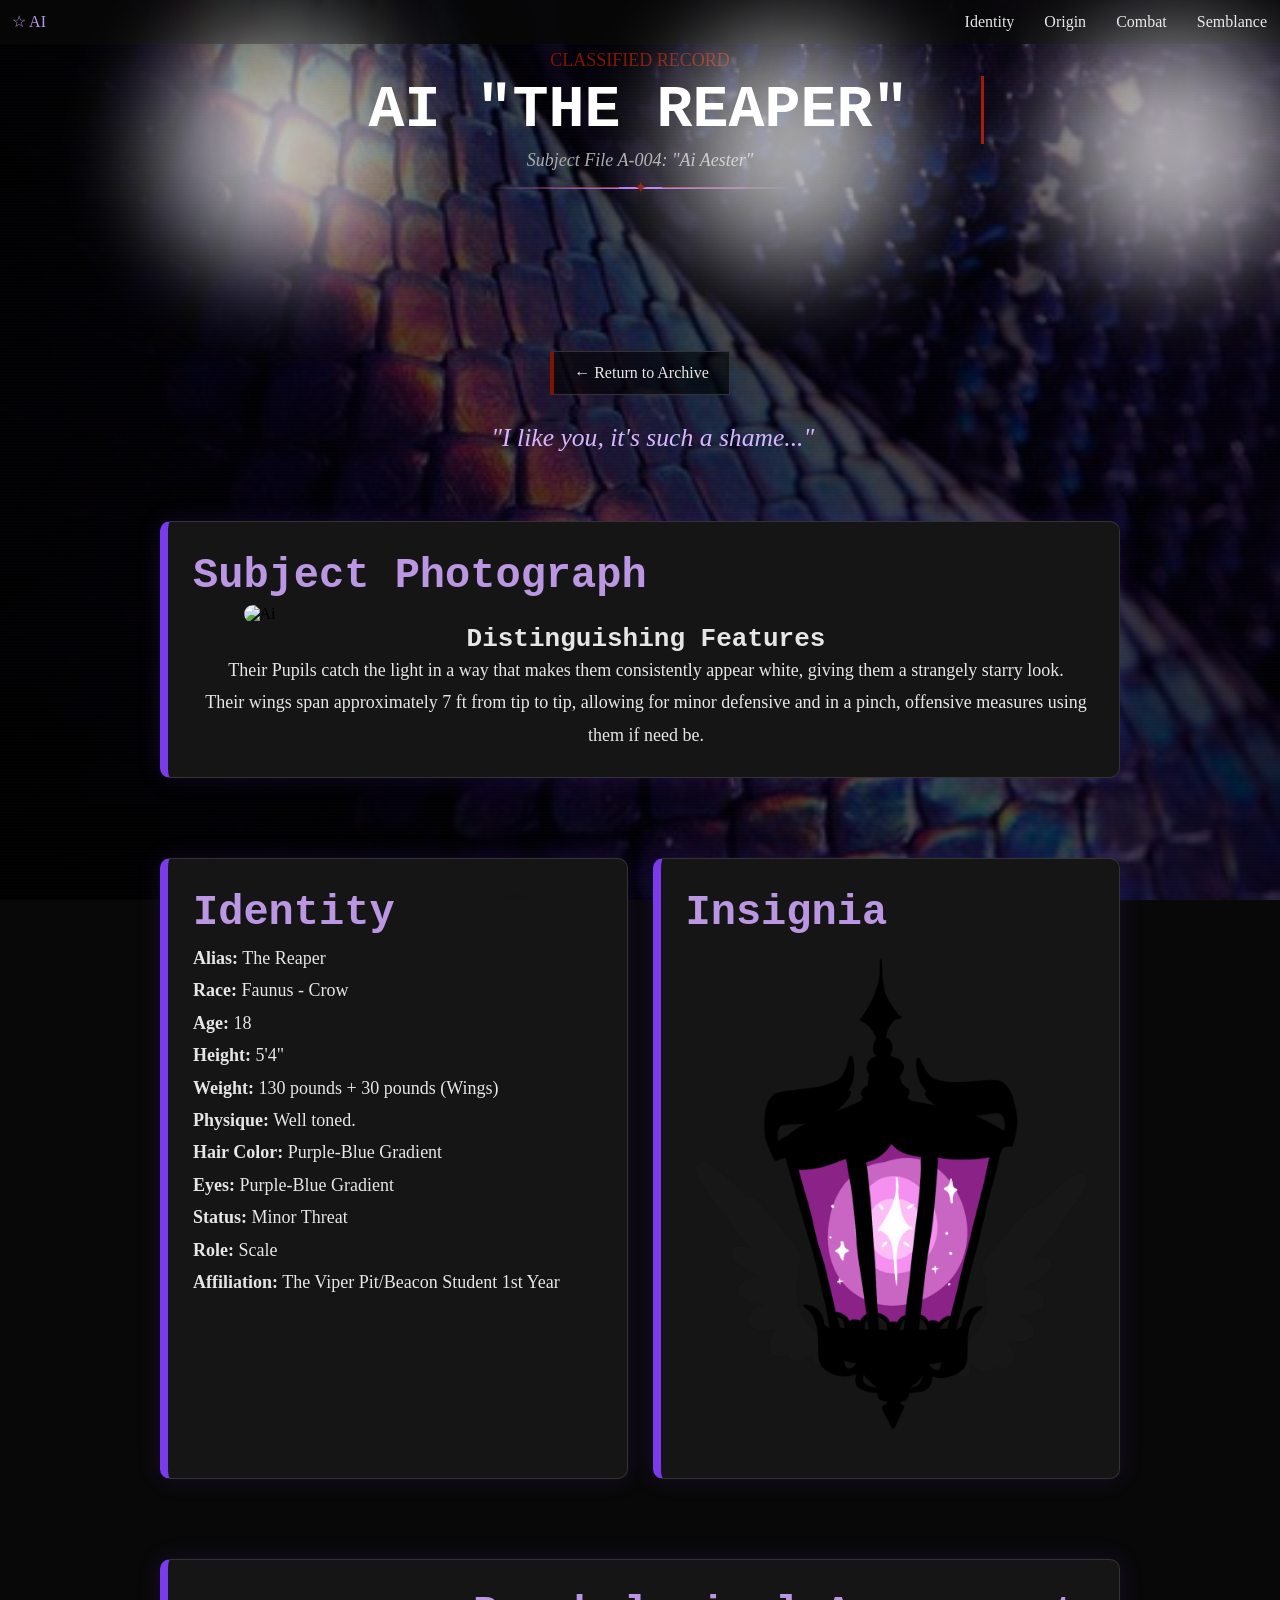
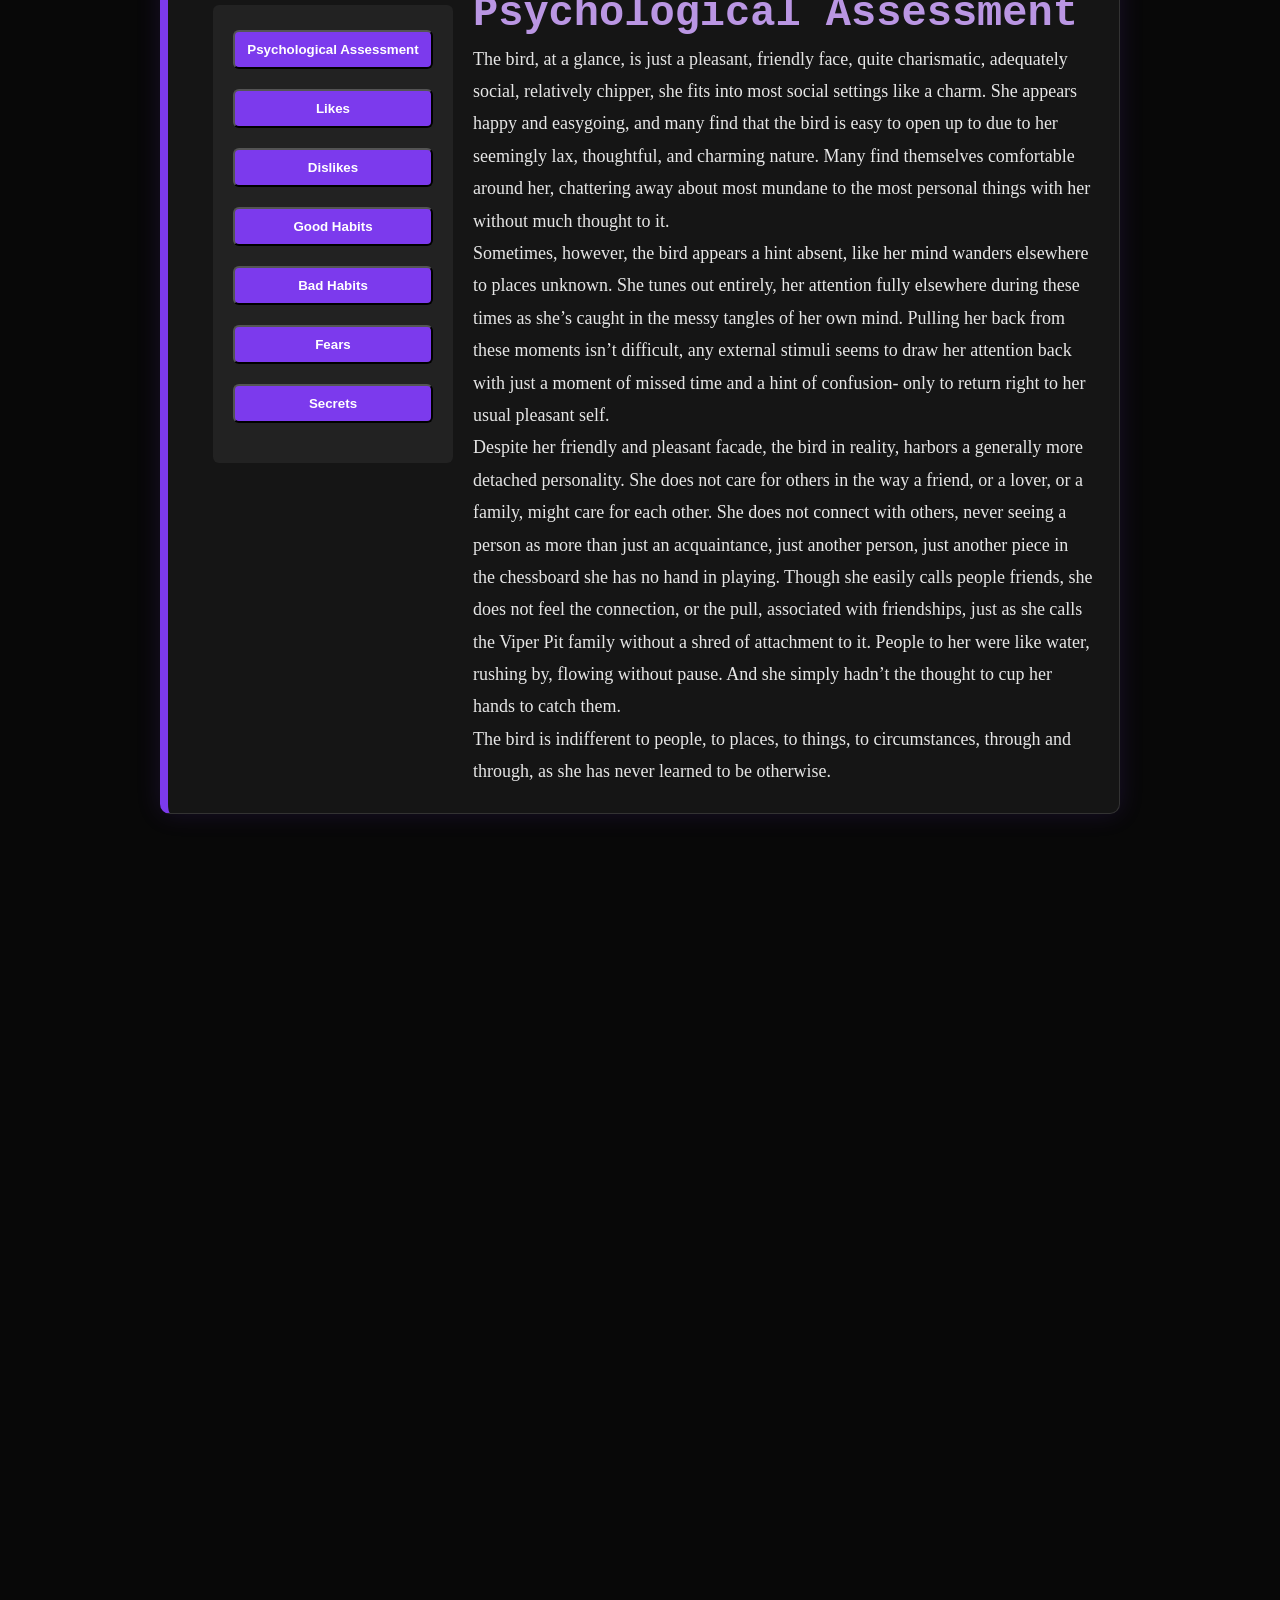
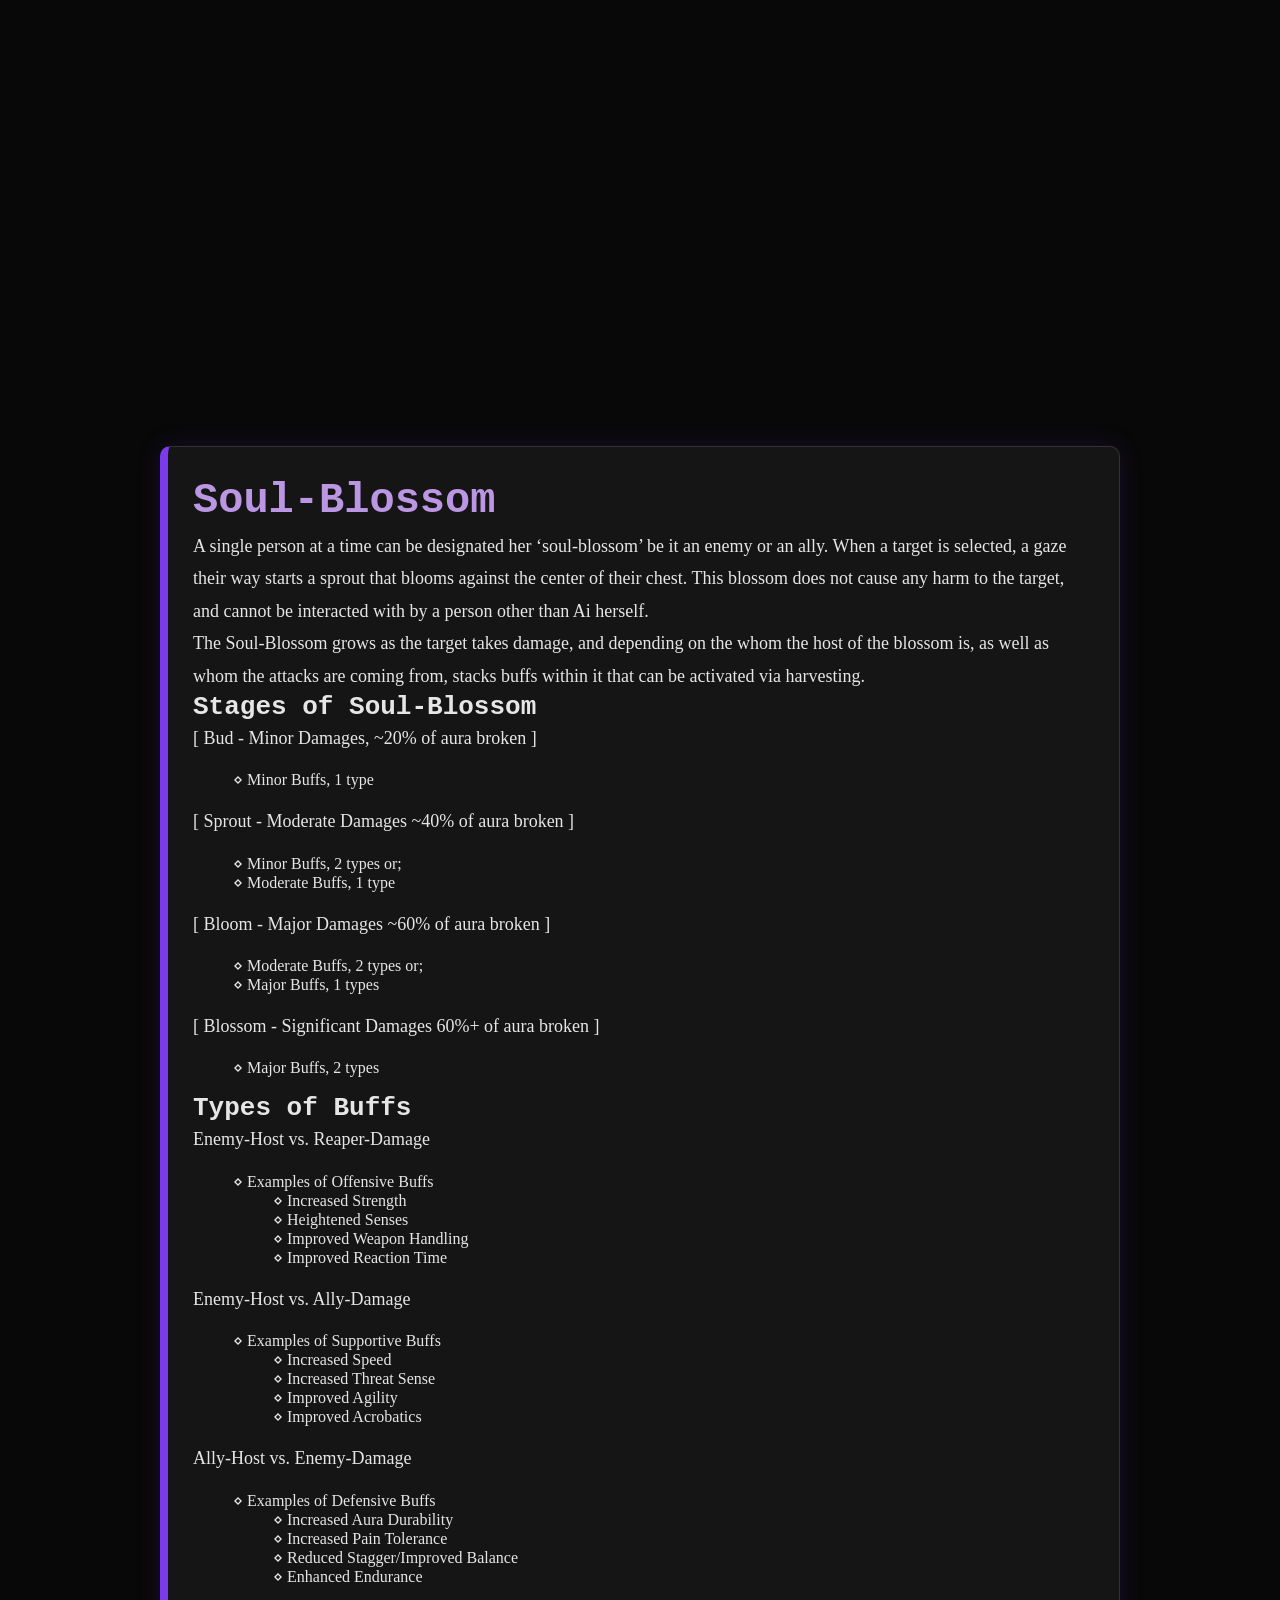
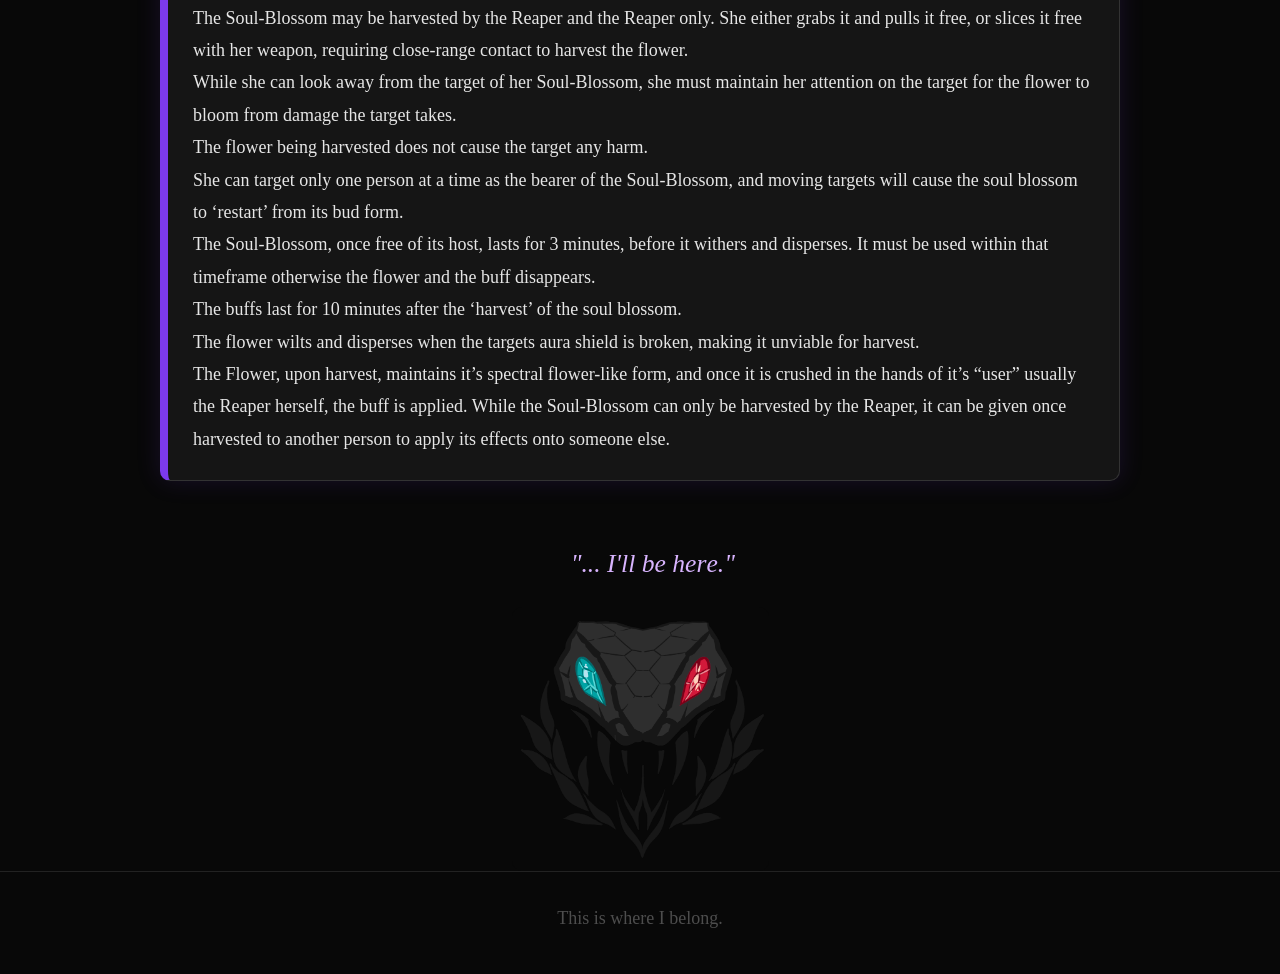
==== commit b872f4f8: "Update aister.html" ====
--- a/aister.html
+++ b/aister.html
@@ -67,7 +67,7 @@
 </div>
   
        <p class="character-quote reveal-quote type-reveal">
-    "I liked you, it's such a shame."</p>
+    "I like you, it's such a shame..."</p>
 
 <main class="archive">  
 <section id="id" class="dossier-card">
@@ -89,11 +89,11 @@
             <p><strong>Race:</strong> Faunus - Crow</p>
             <p><strong>Age:</strong> 18</p>
             <p><strong>Height:</strong> 5'4"</p>
-            <p><strong>Weight:</strong> 130 pounds + 40 pounds (Wings)</p>
-            <p><strong>Physique:</strong> Slim, rather frail looking
+            <p><strong>Weight:</strong> 130 pounds + 30 pounds (Wings)</p>
+            <p><strong>Physique:</strong> Well toned.
             <p><strong>Hair Color:</strong> Purple-Blue Gradient </p>
             <p><strong>Eyes:</strong> Purple-Blue Gradient</p>
-            <p><strong>Status:</strong> Unknown Threat</p>
+            <p><strong>Status:</strong> Minor Threat</p>
             <p><strong>Role:</strong> Scale</p>
             <p><strong>Affiliation:</strong> The Viper Pit/Beacon Student 1st Year</p>
         </section>
@@ -129,30 +129,40 @@
    <div id="likes" class="bio-page">  
                <h1 class="purple">Likes</h1>
             <p><strong>Corvids.</strong> Was this any surprise?.</p>
+            <p><strong>Sugar.</strong> Sugar. Be it snacks or drinks, she enjoys about anything sugary and sweet.</p>
+            <p><strong>Shiny Things.</strong> Gemstones, jewelry, accessories, all things that are shiny and sparkly.</p>
      
    </div>
     
       <div id="dislikes" class="bio-page"> 
                 <h1 class="purple">Dislikes</h1>
-            <p><strong>Feeling helpless.</strong> He was helpless when he lost what mattered most to him. He won't let it happen again.
+            <p><strong>Unknown.</strong> She doesn't appear to actively dislike anything notable, at the least, she hides her distastes quite well.
+              <p>She's fairly blasé about what she does and doesn't like, making it quite difficult to tell what she prefers. She lives life like a river carries her along, moving with the flow without resistance or complaint.</p>
             
      </div>
     
      <div id="good" class="bio-page">
 <h1 class="purple">Good Habits</h1>
-             <p></p>
+             <p>She is easygoing, agreeable, and friendly, getting along with about anybody, as she is easy to open up to. She blends into about any crowds with her friendly smiles and chatty front, mixing and mingling with other students without too much trouble.</p>
+             <p>She remembers small details about people, like a person's preferences in food, or the drinks and snacks they like, or little comments made long time ago. It makes people around her feel seen, contributing to her friendliness.</p>
+             <p>She often makes herself useful, helping out wherever she can, whether it be professors or other students.</p>
      </div>
       <div id="bad" class="bio-page">
 <h1 class="purple">Bad Habits</h1>
-            <p></p>
+            <p>Despite her easygoing and friendly front, she is surprisngly withdrawn- She learns of other people but never lets herself be known. She has a habit of deflecting personal questions, redirecting them to talk about other things instead. She seems to dislike making herself a topic.</p>
+            <p>She is independednt to a fault, refusing to rely on other people and often attempt to resolve all problems that come her way without a helping hand. This leaves her often exhausted when problems arise.</p>
+            <p>She blends with any crowd well, altering herself depending on which group of people she is with. This makes it difficult to know which is her 'true' self, which of her thoughts are from herself, and which belong to the faces she puts on.</p>
       </div>
       <div id="secrets" class="bio-page">
   <h1 class="purple">Secrets</h1>
             <p>She's a spy. Against Beacon. From the Viper Pit. She prays Headmaster Ozpin will never find out, if he hasn't already.</p>
+            <p>Her identity exists solely as the "Viper Pit Scale". She does not know what she is without that role, other than lost.</p>
      </div>
       <div id="fears" class="bio-page">
  <h1 class="purple">Fears</h1>
-           <p></p>
+           <p>Becoming Known. Tho she consistently mingles with other people, she is rarely seen talking about herself adn the life she lives. To become known is to become vulnerable, and she prefers not to give others the blade they can use to stab her with.</p>
+           <p>Becoming trapped/losing her freedom. She is a bird, and birds are meant to fly. She is afraid of the day she can no longer fly of her own accord.</p>
+           <p>Attachments. Attachments eventually lead to pain.</p>
   </div>
 </div>
   </div>
@@ -160,7 +170,7 @@
 </main>
 
            <p class="character-quote reveal-quote type-reveal">
-    "..."</p>
+    "I know you."</p>
   
 <main class="archive">
     <section id="bio" class="dossier-card">
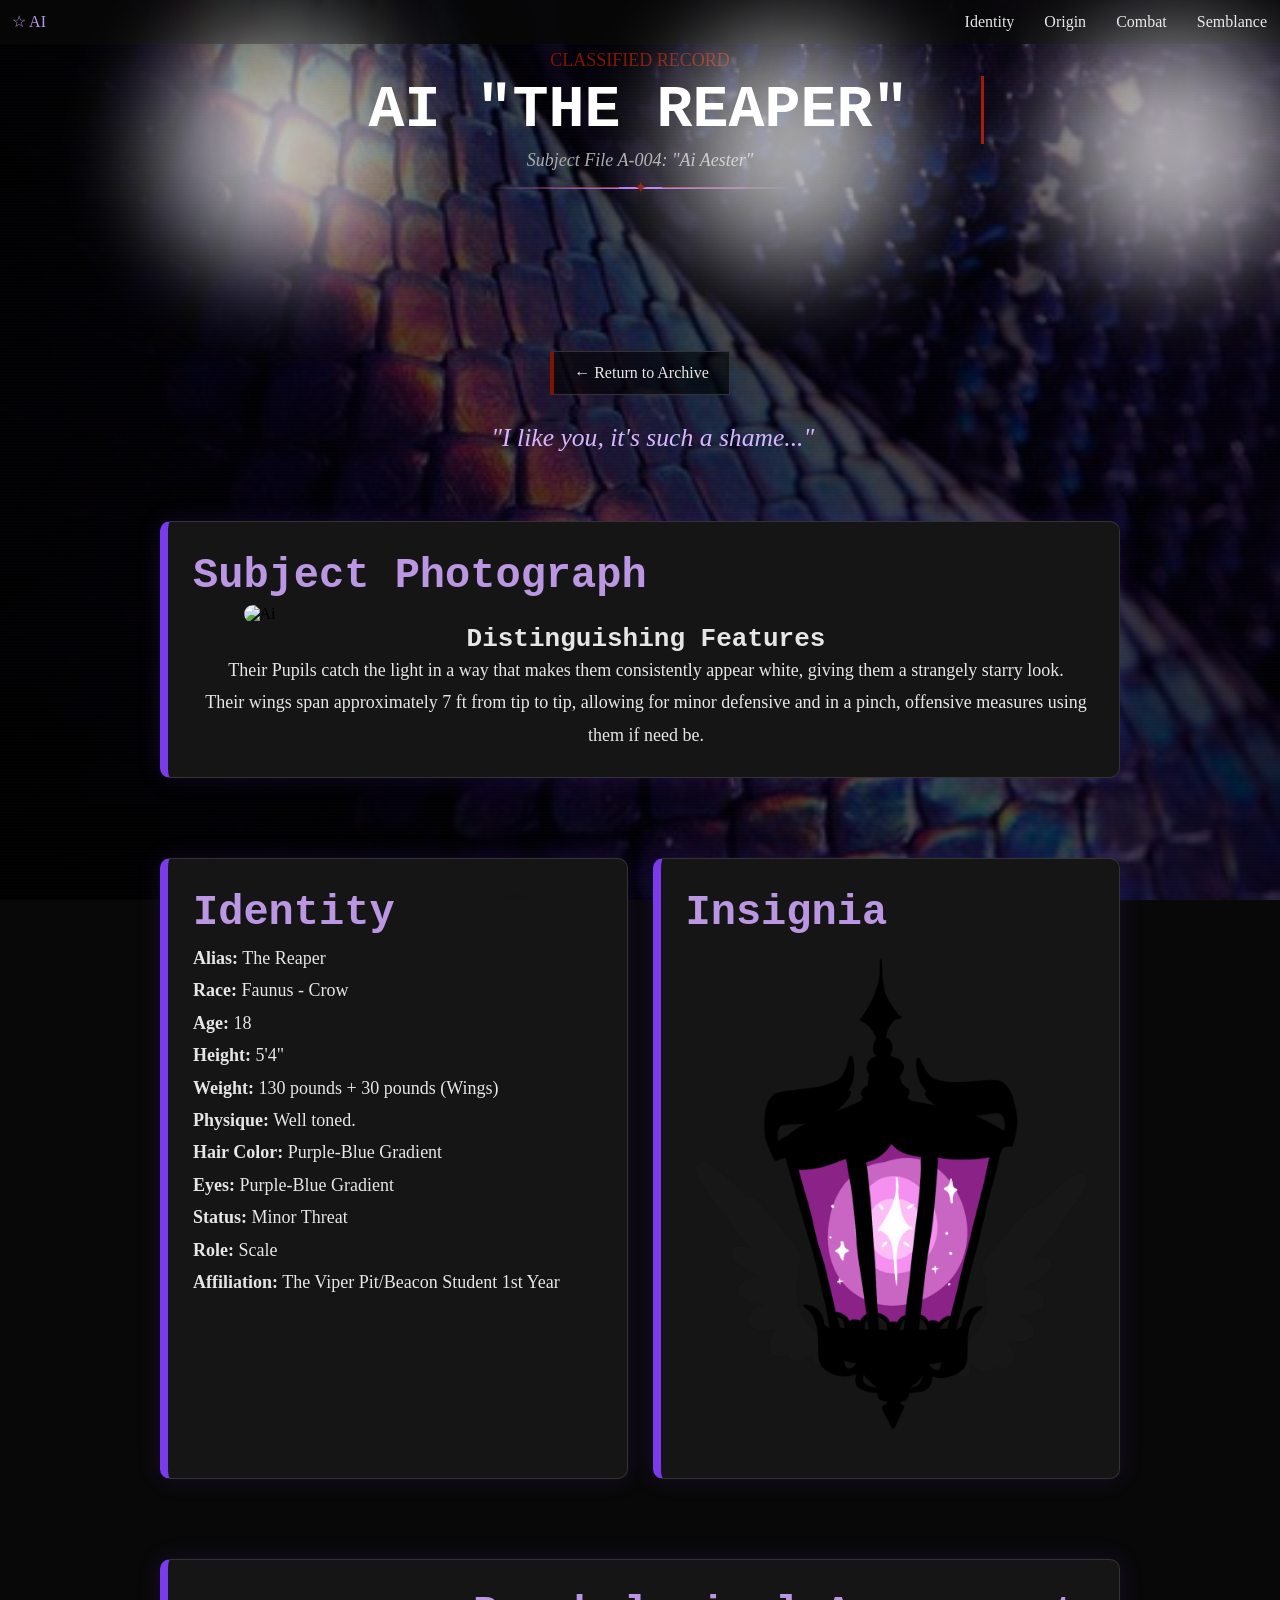
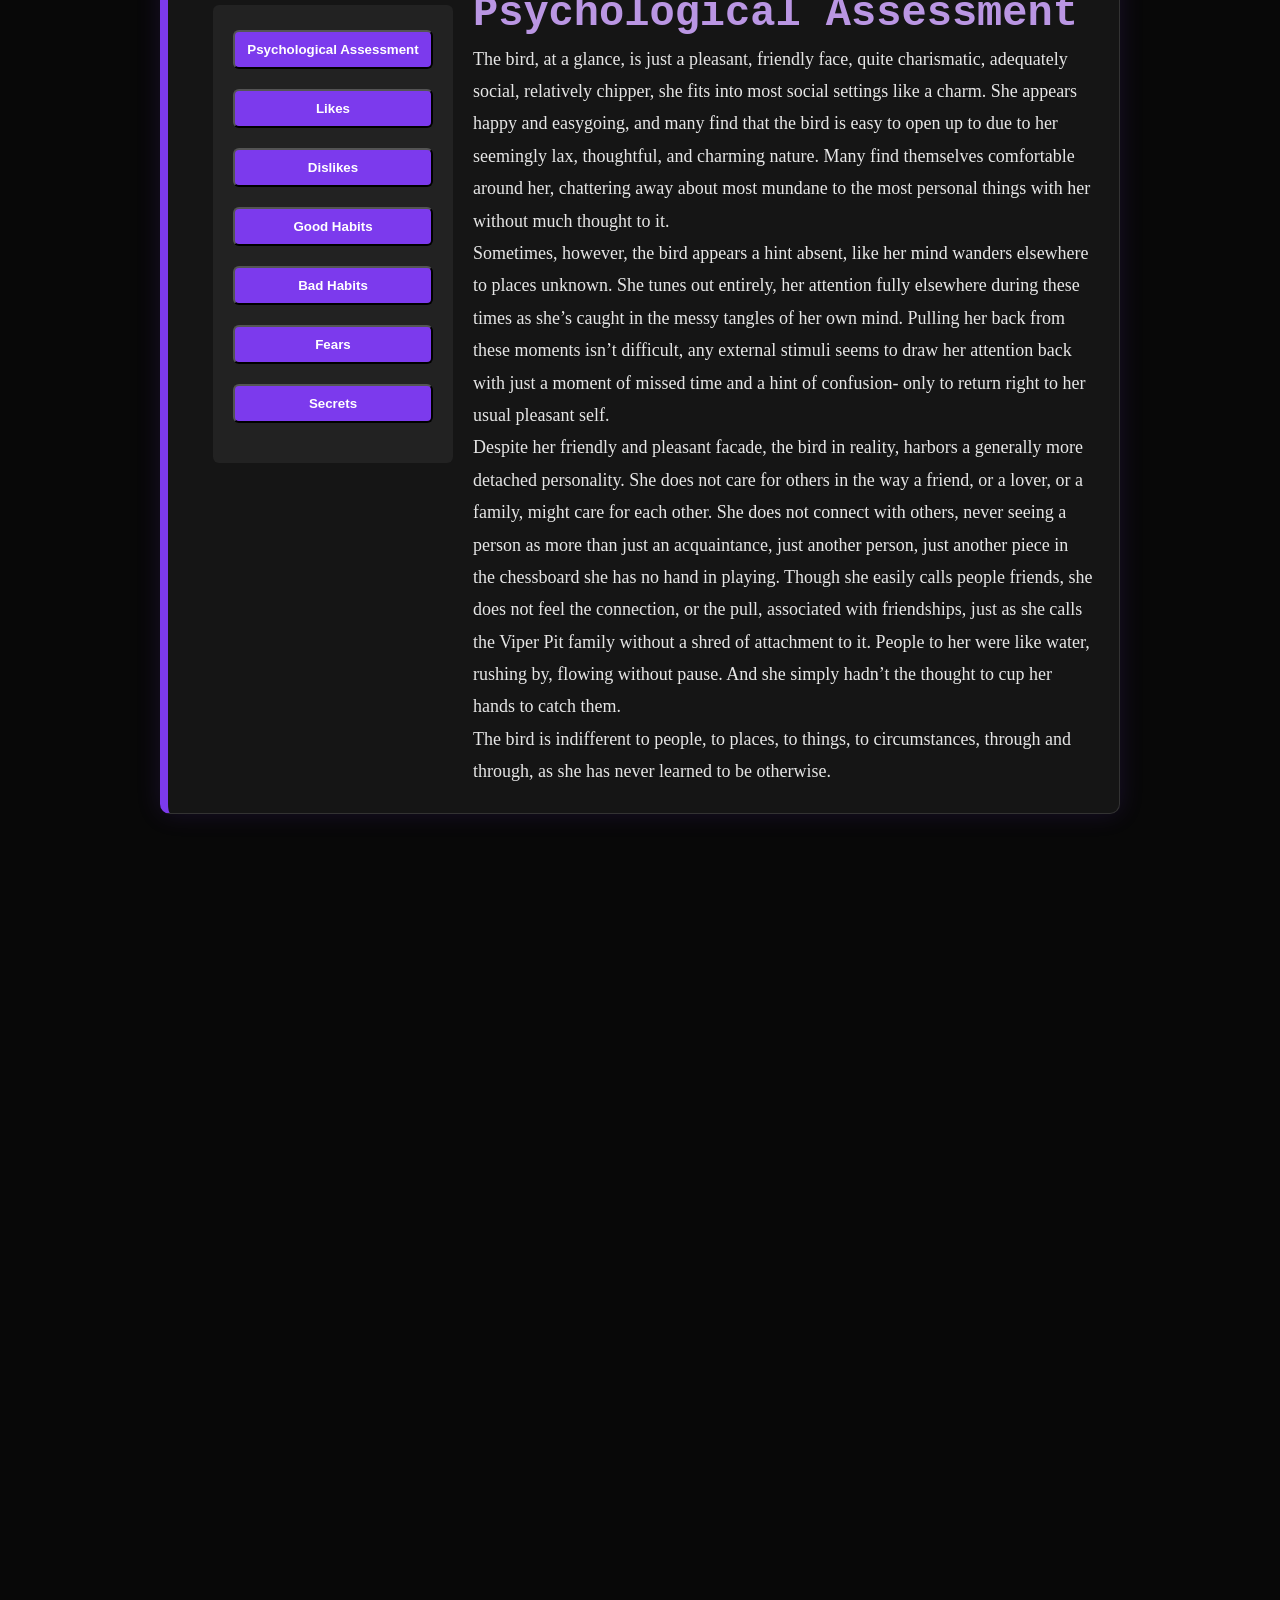
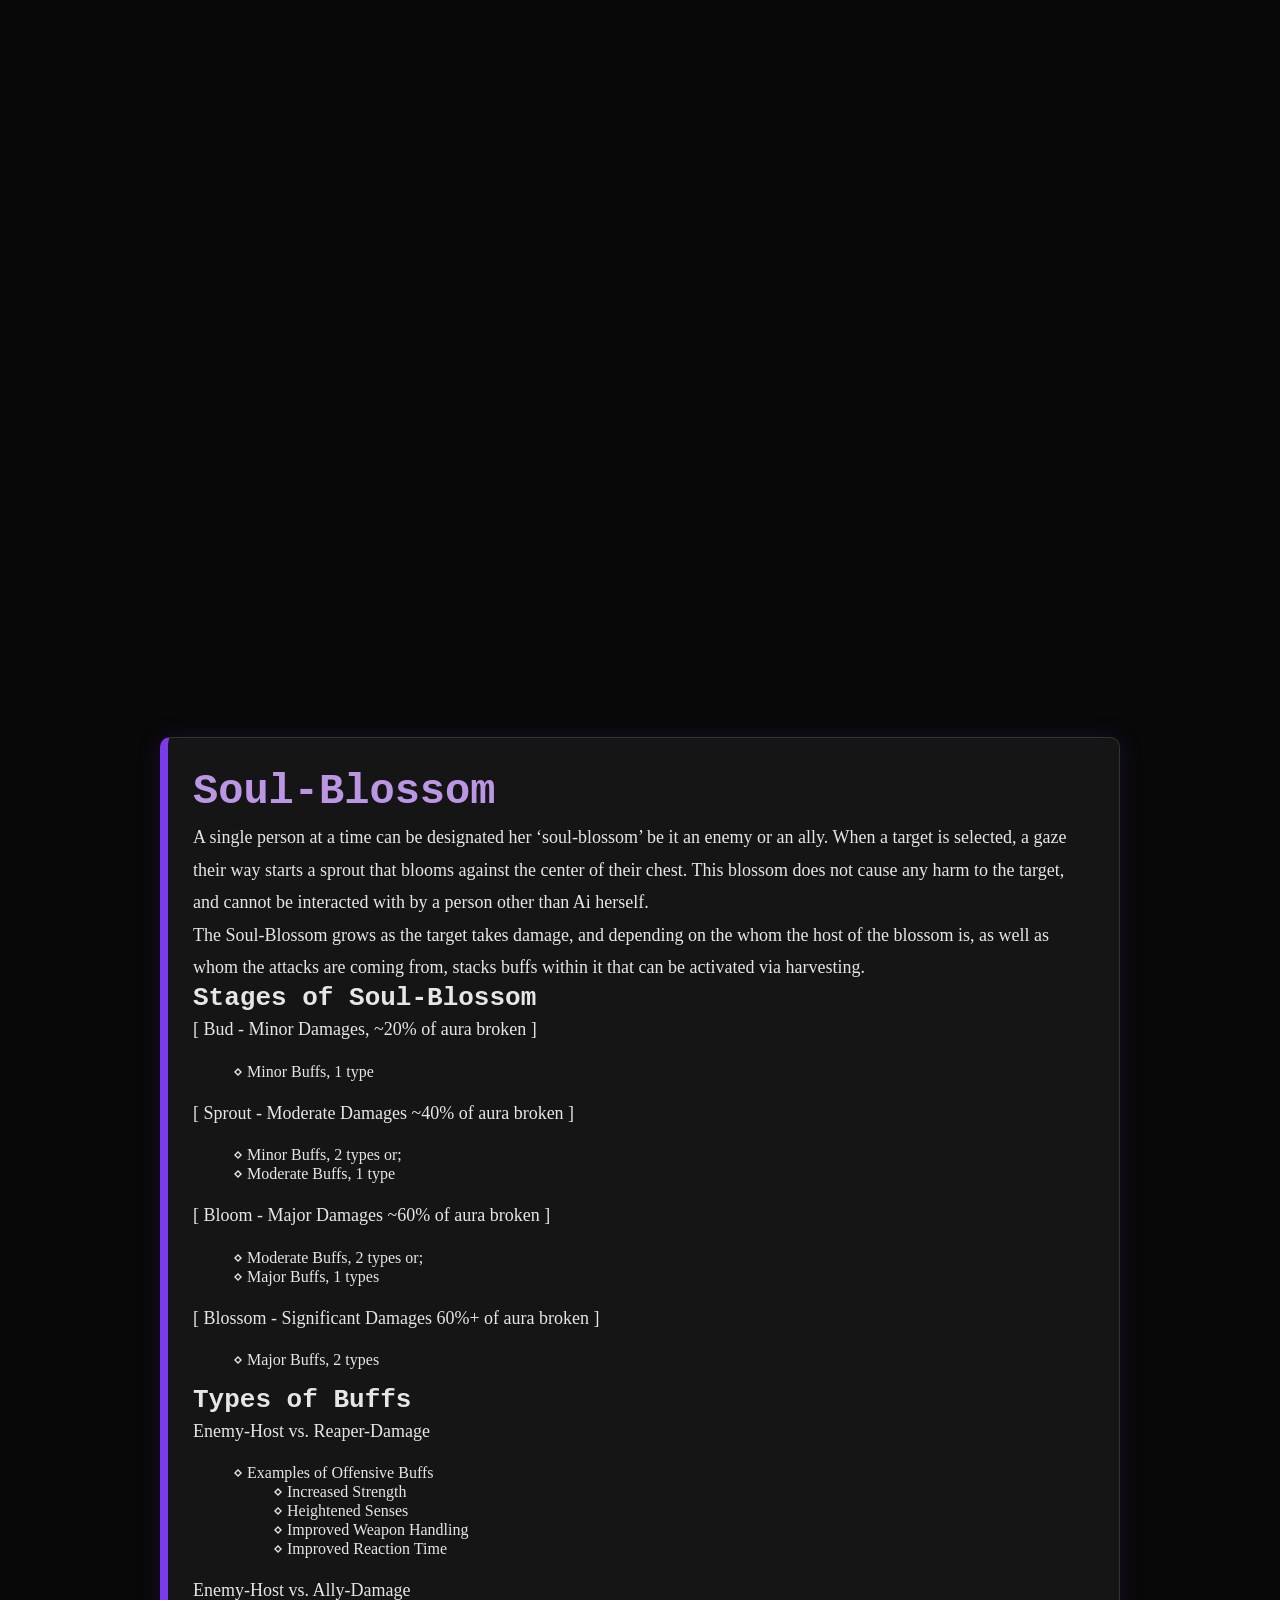
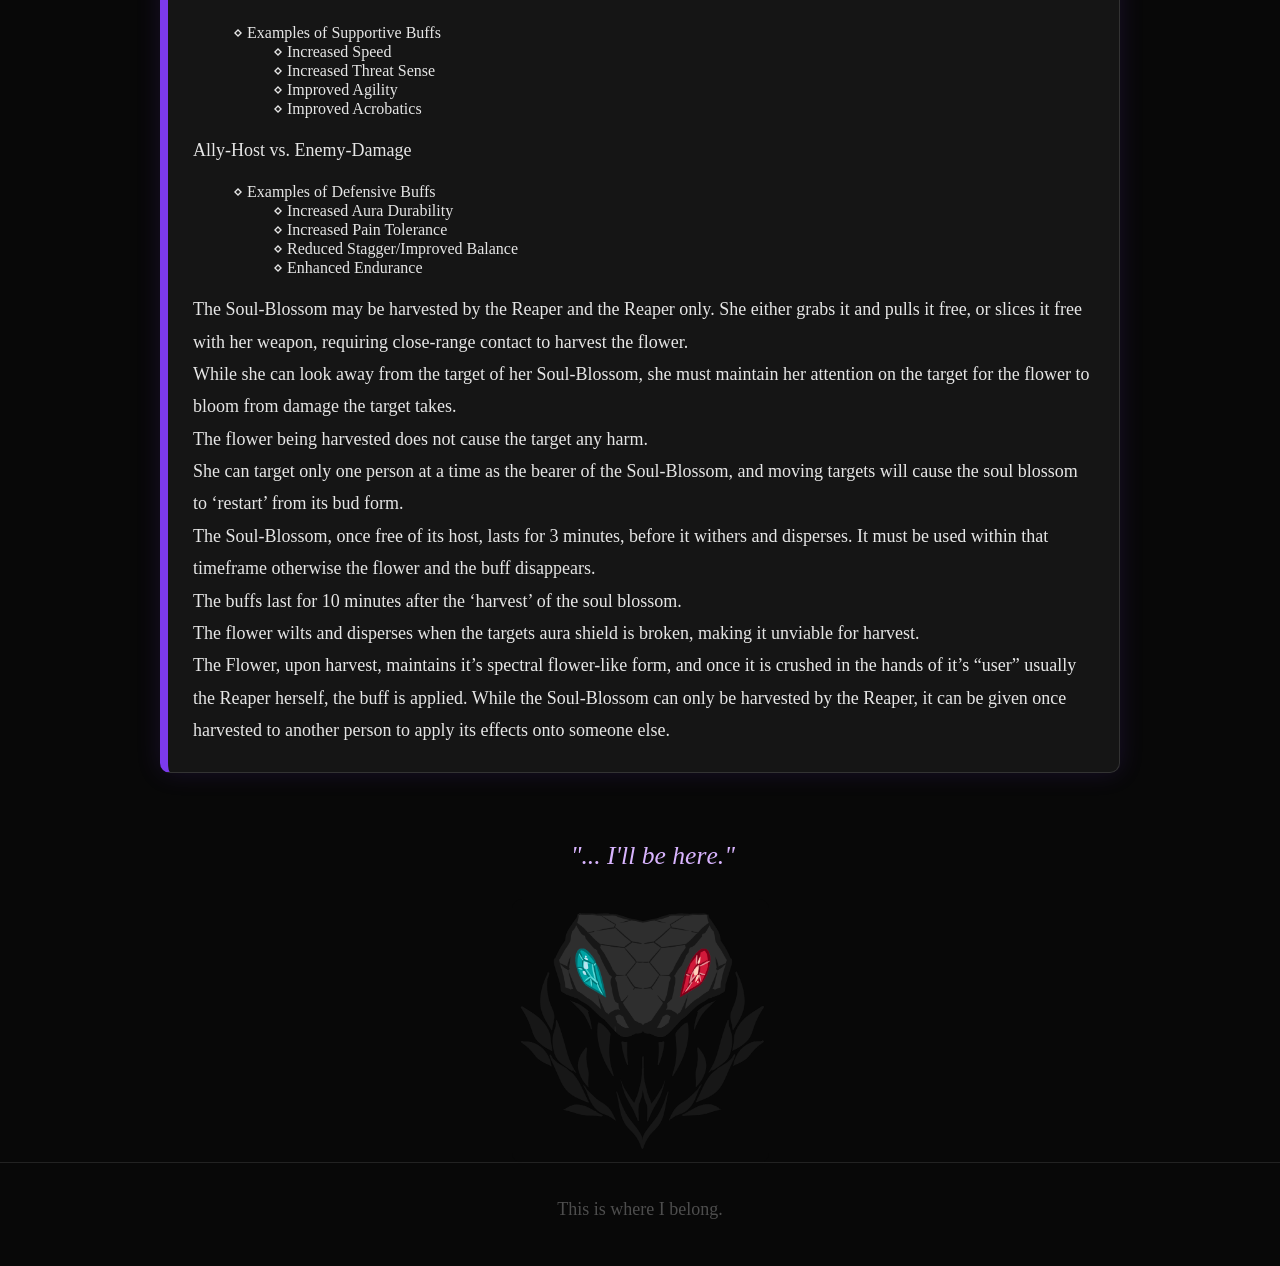
==== commit 4727256f: "Update aister.html" ====
--- a/aister.html
+++ b/aister.html
@@ -271,15 +271,18 @@
             <main class="archive">       
         <section class="dossier-card">
             <h1 class="purple">Strenghts</h1>
-            <p><strong>Keen Senses. </strong> Because he is blind, his other senses have become keen to compensate. His sense of smell and hearing are above average to even that of other Faunus, making stealthily around Kiel immensely difficult, as he picks up the faintest of shuffling about.</p>
+            <p><strong>Highly Adaptable.</strong> She seems to adapt well to any and all unexpected situations thrown her way calmly, always appearing to know what to do and know what she's doing, making her a quite reliable ally.</p>
+            <p><strong>Keen Sight.</strong> She has an exceptionally keen sense of sight, especially great at tracking movement, making it difficult to lose her even from a distance for as long as her target continues moving.</p>
+            <p><Strong>Weathered.</Strong> During her time in the Vermillion Pact and the Viper Pit, she has had the opportunity to experience all sorts of live combat, mostly against other humans and fauni more so than Grimm. Having trained from an age where she could barely hold up a weapon, she has learned to treat the weapon as an extension of herself.</p>
 
         </section>
               
         </section>
 <section class="dossier-card">
     <h1 class="purple">Weaknesses</h1>
-             <p><strong>Pacifistic Nature</strong> A bit of a pacifist, he prefers not to fight if possible and will avoid confrontation like the plague. When engaged in a fight, he is more concerned about escape than actually winning said fight.</p>
-            
+             <p><strong>Ranged Combat.</strong> She's only got a glock on her for the occasion where she needs to engage in long-ranged combat. But she'd really rather not, if she can help it.</p>
+             <p><strong>Team Play.</strong> Given that she's always played solo during her time at the two Organizations she had been a part of, she is not apt at working with a team.</p>
+             
 </section>
           </main>
 
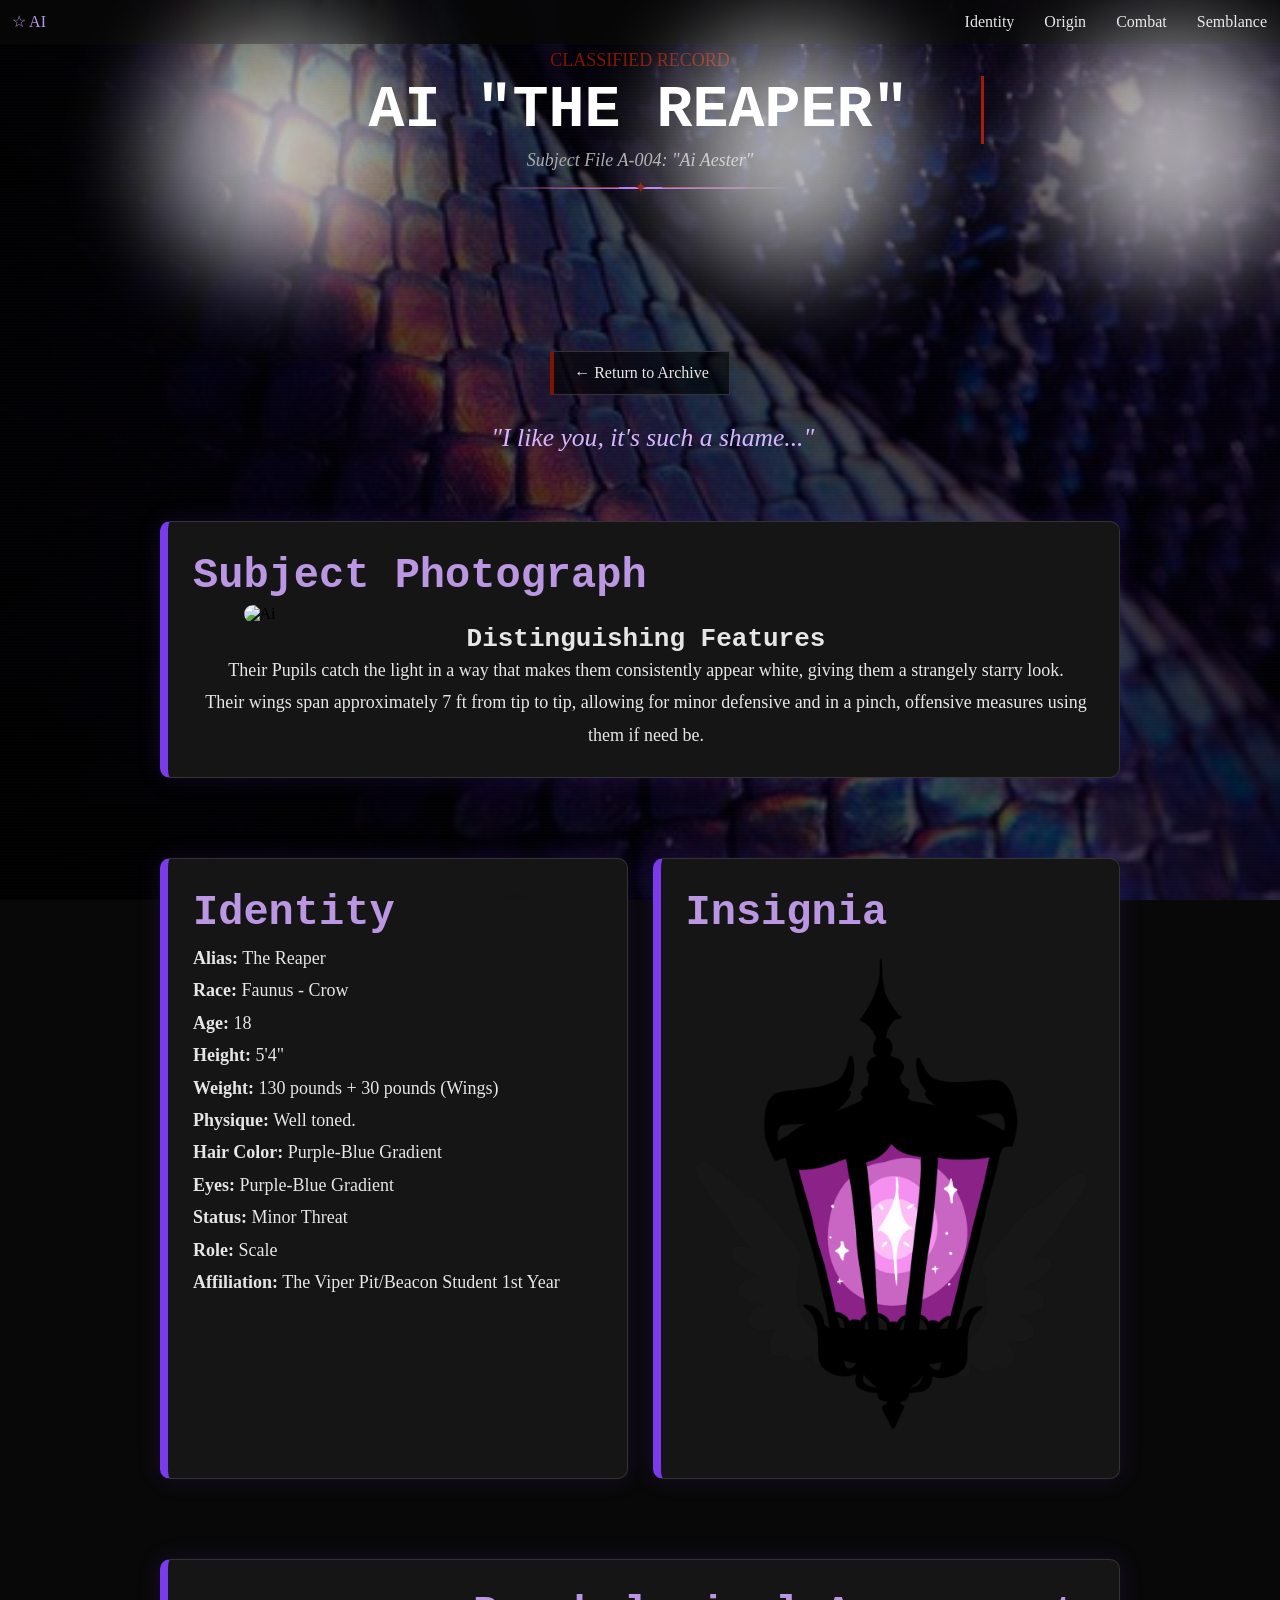
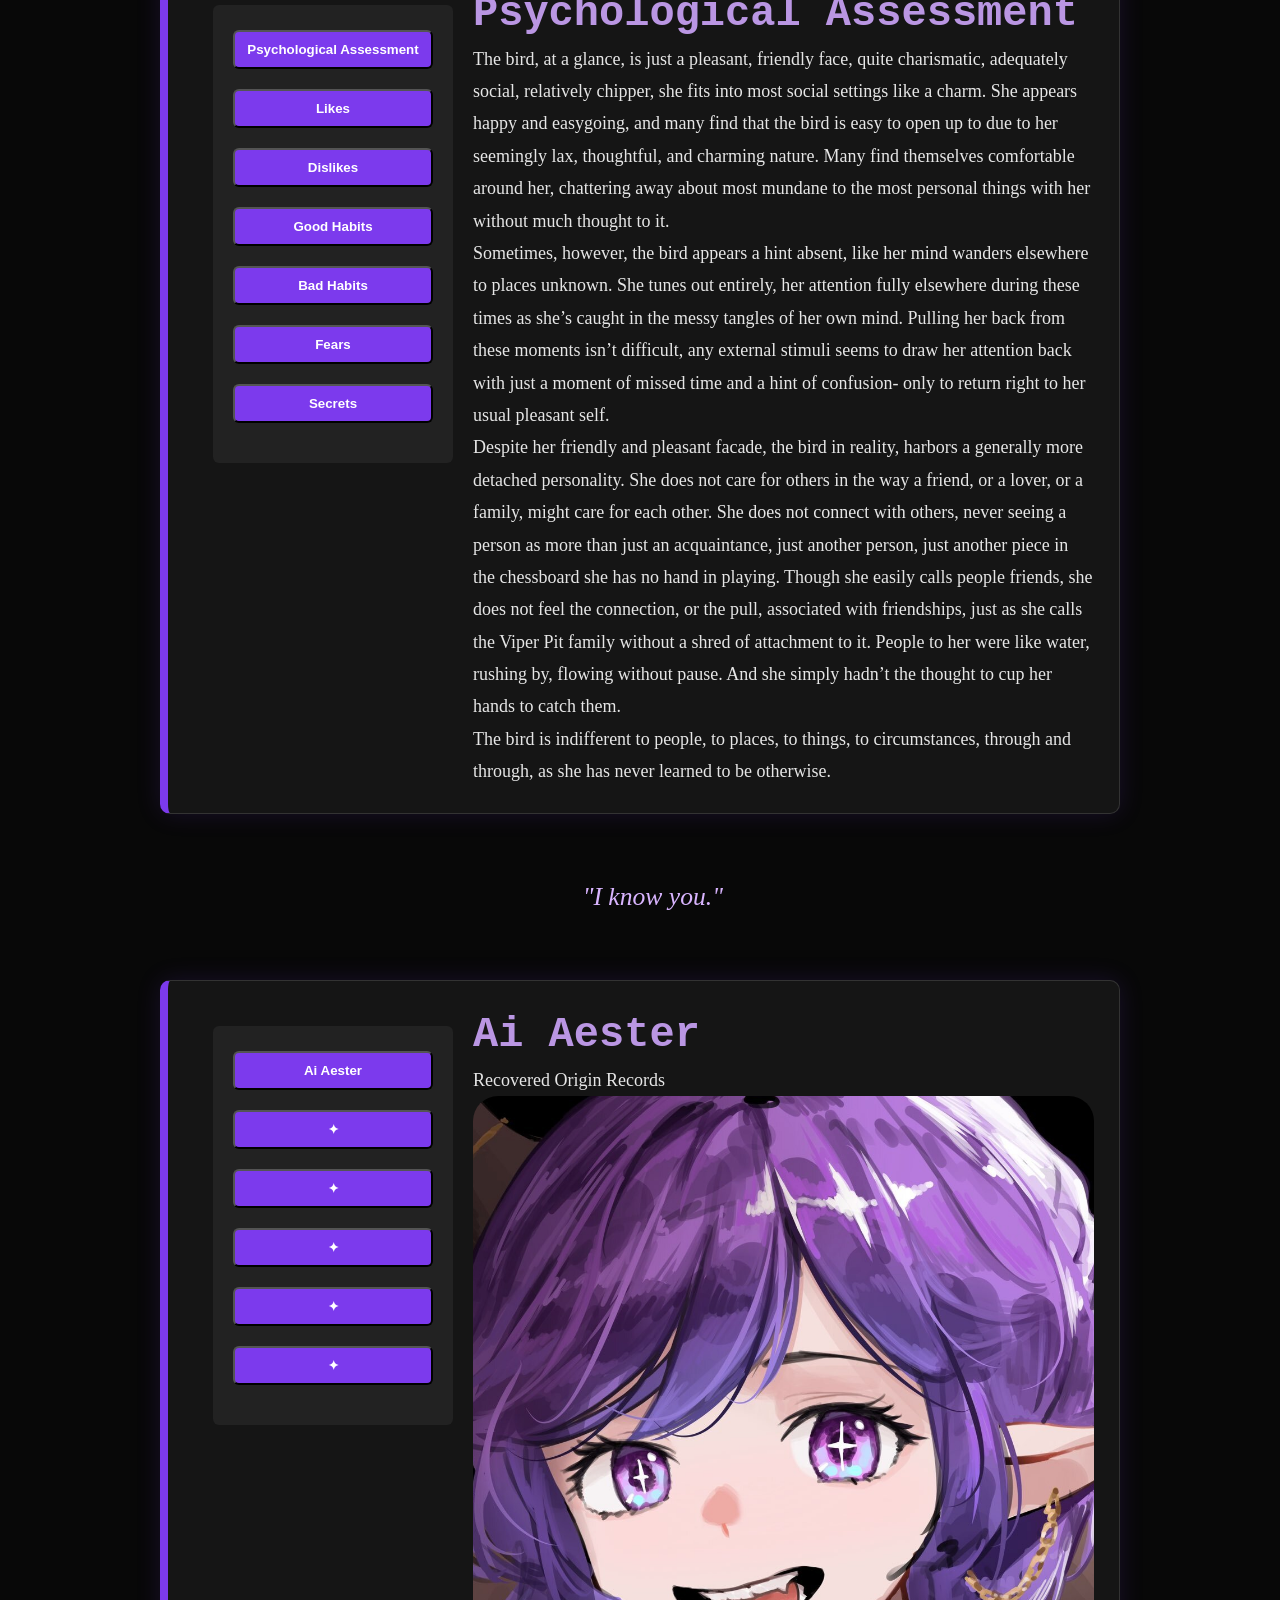
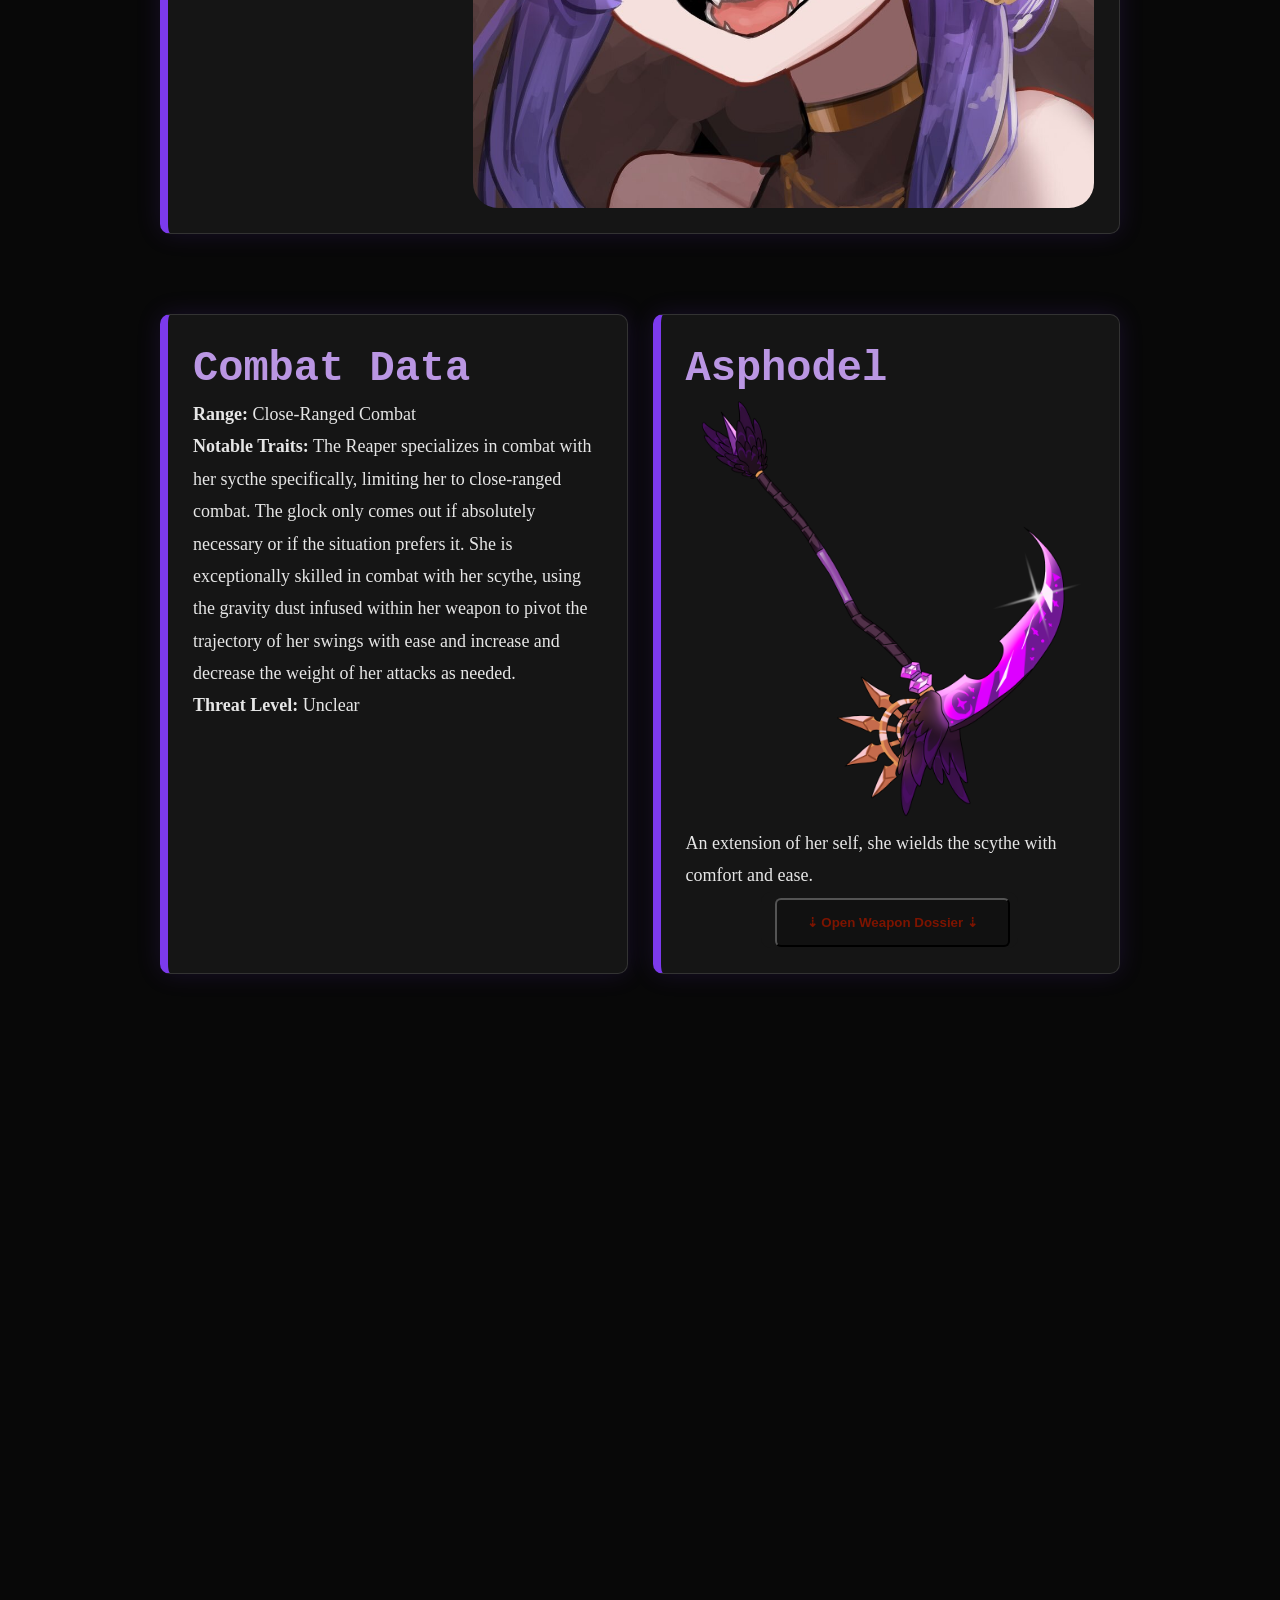
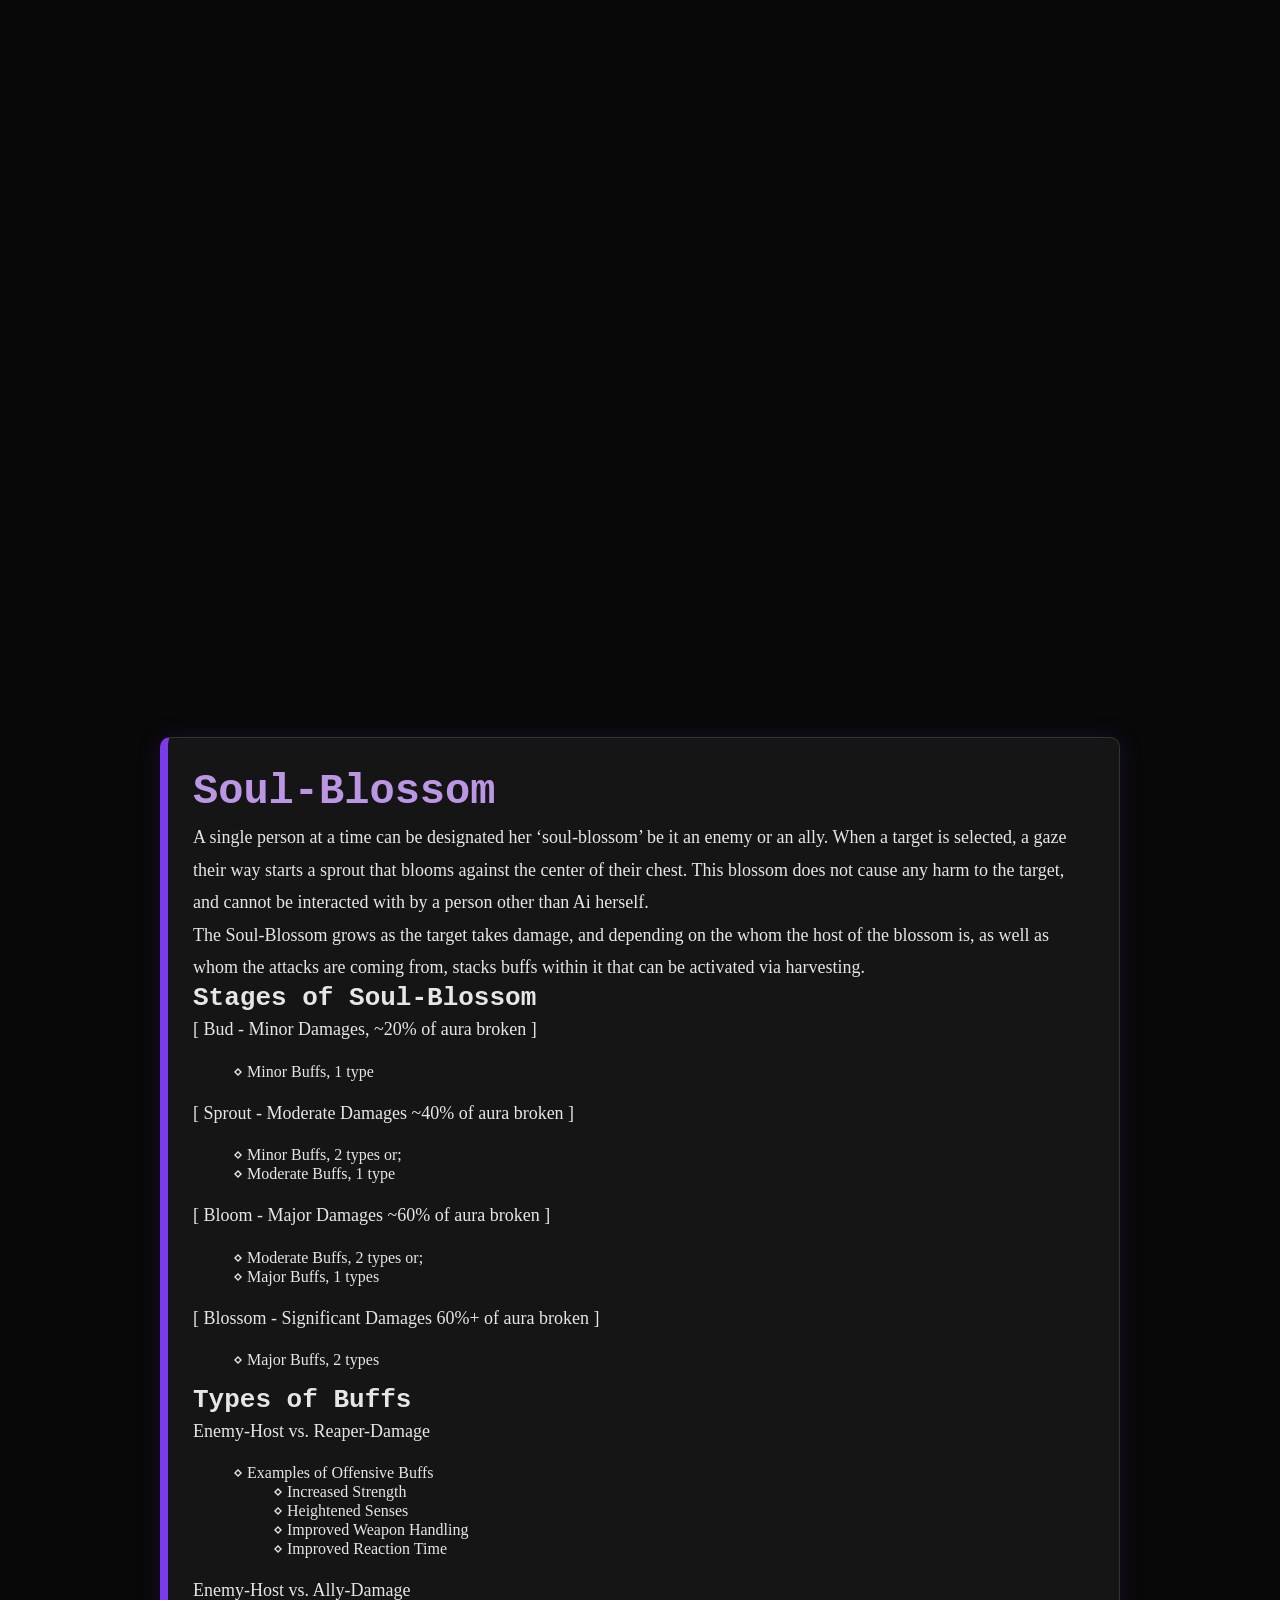
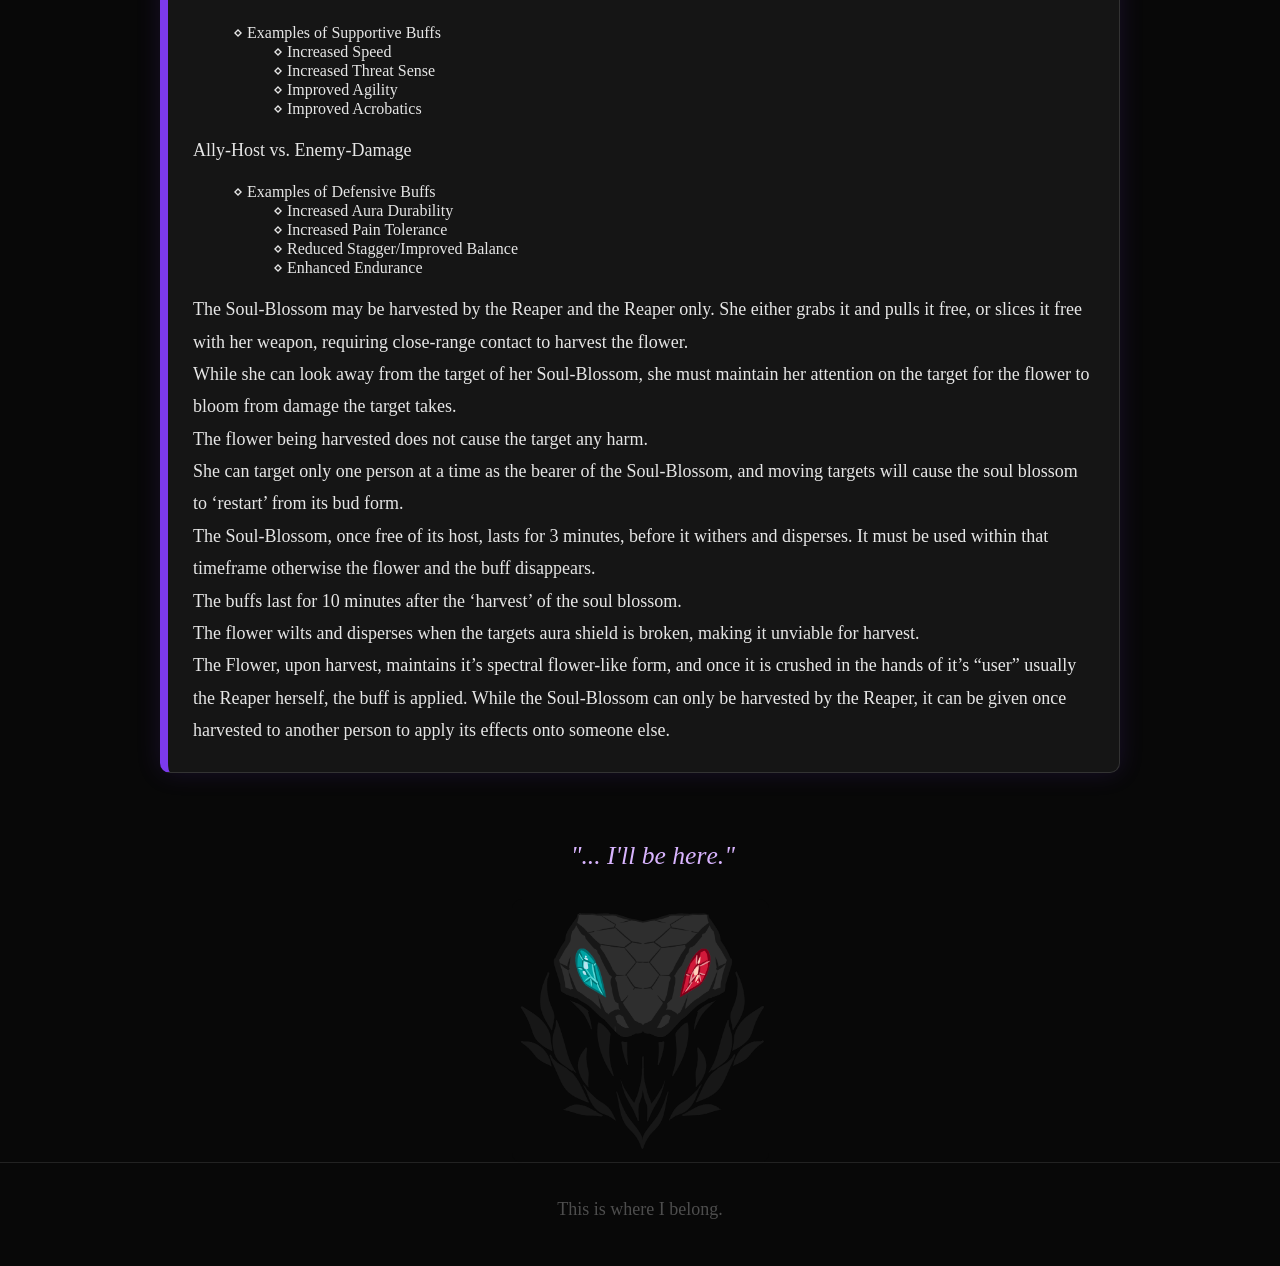
==== commit 60e5d6b5: "Enhance weaknesses section with additional details Expanded descriptions of weaknesses for clarity." ====
--- a/aister.html
+++ b/aister.html
@@ -280,9 +280,9 @@
         </section>
 <section class="dossier-card">
     <h1 class="purple">Weaknesses</h1>
-             <p><strong>Ranged Combat.</strong> She's only got a glock on her for the occasion where she needs to engage in long-ranged combat. But she'd really rather not, if she can help it.</p>
-             <p><strong>Team Play.</strong> Given that she's always played solo during her time at the two Organizations she had been a part of, she is not apt at working with a team.</p>
-             
+             <p><strong>Ranged Combat.</strong> She's only got a glock on her for the occasion where she needs to engage in long-ranged combat. But she'd really rather not, if she can help it. The glock is a last resort if she finds she simply cannot close distance with her enemies.</p>
+             <p><strong>Team Play.</strong> Given that she's always played solo during her time at the two Organizations she had been a part of, she is not apt at working with a team. She is just not used to having people at her back, it just wasn't how life was for her.</p>
+             <p><strong>Protection.</strong> When others need her protection, such as a downed ally, or a civillian, she seems to lose her nerves, her movements becoming more and more predictable and takes risks the enemeies are bound to exploit.</p>
 </section>
           </main>
 
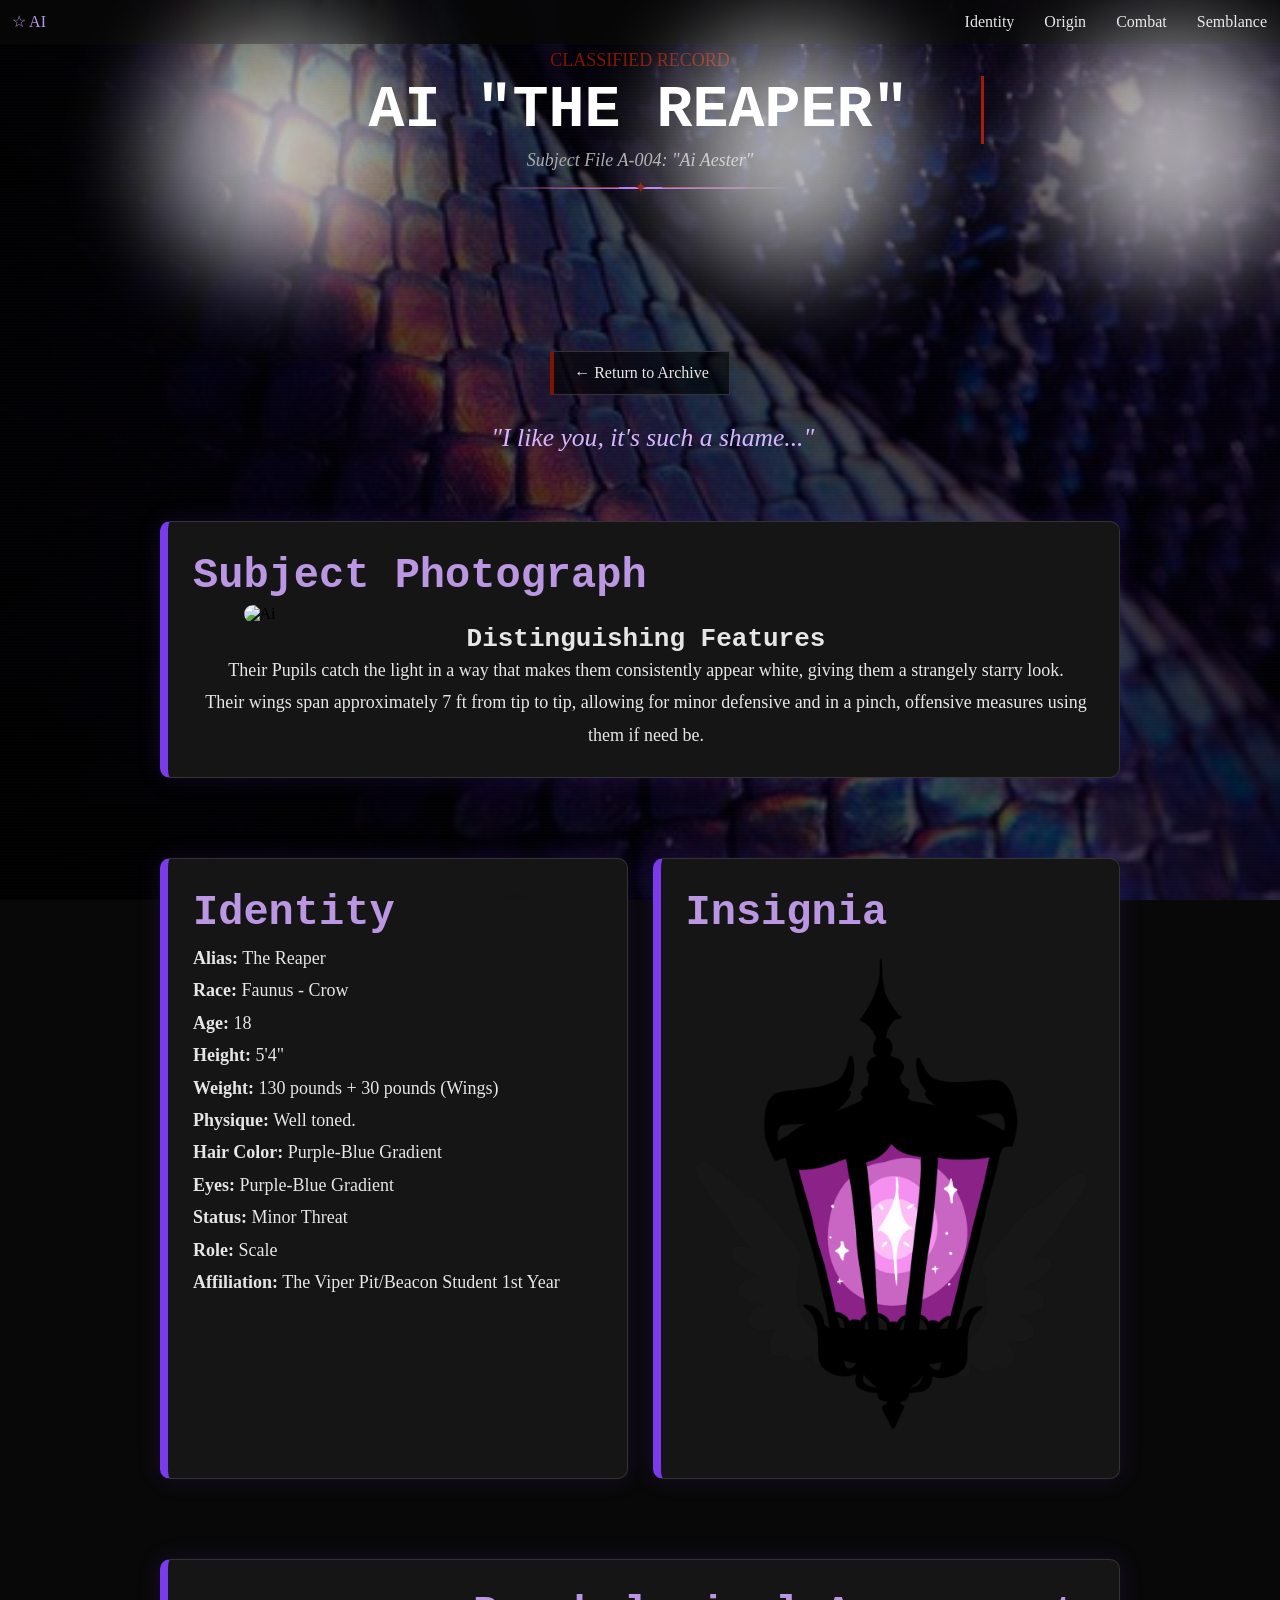
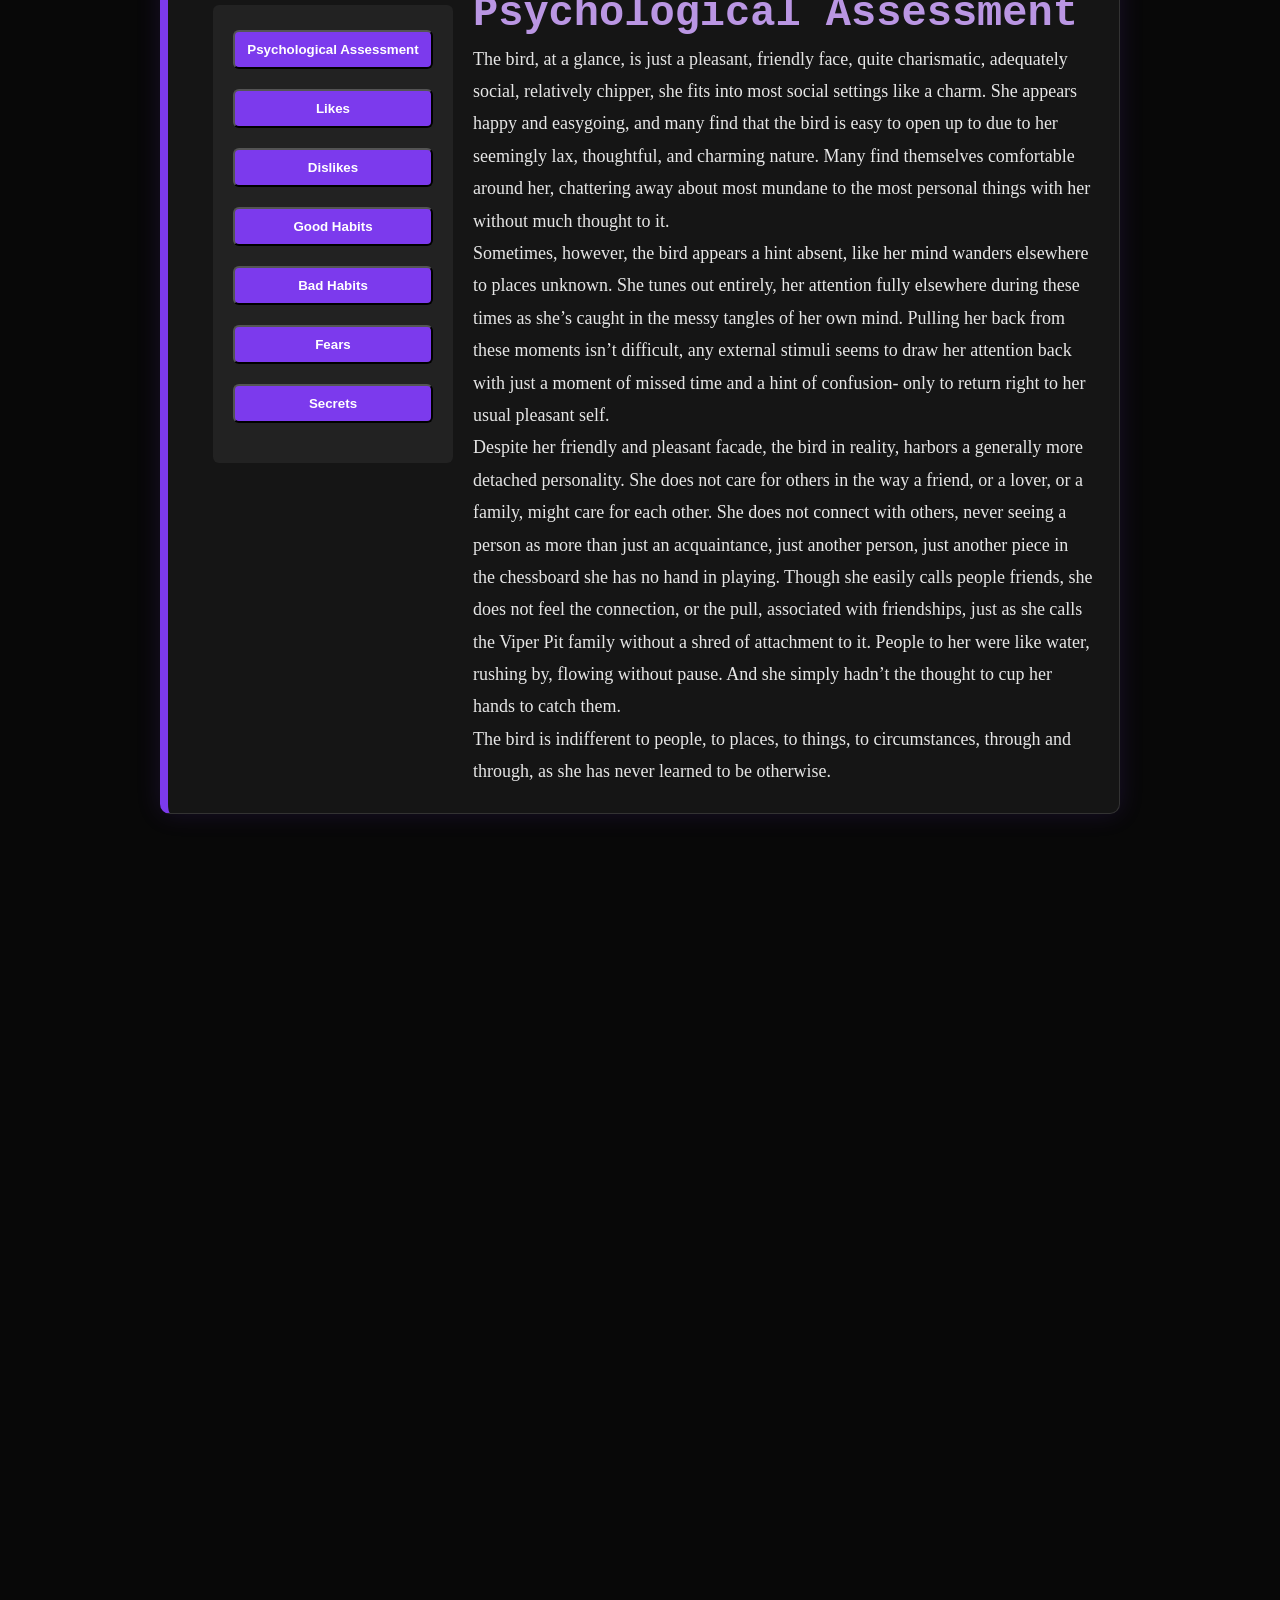
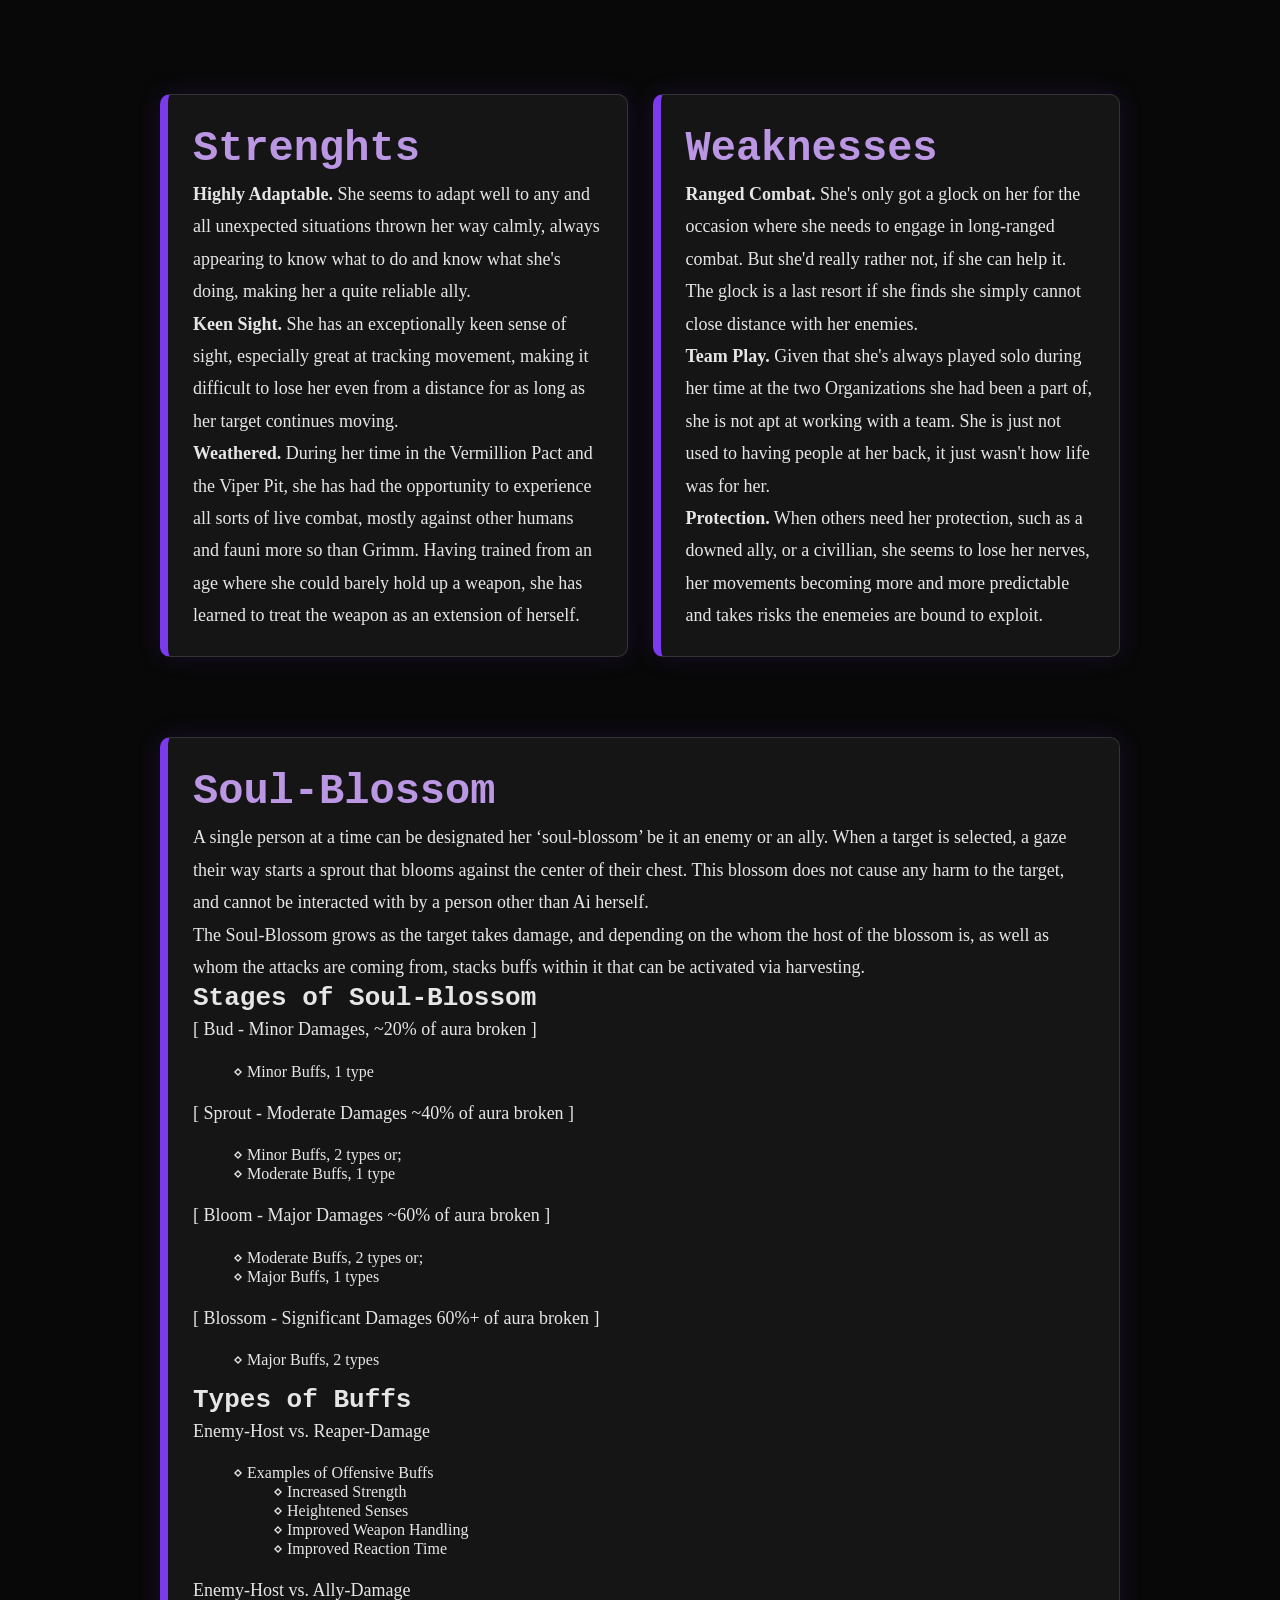
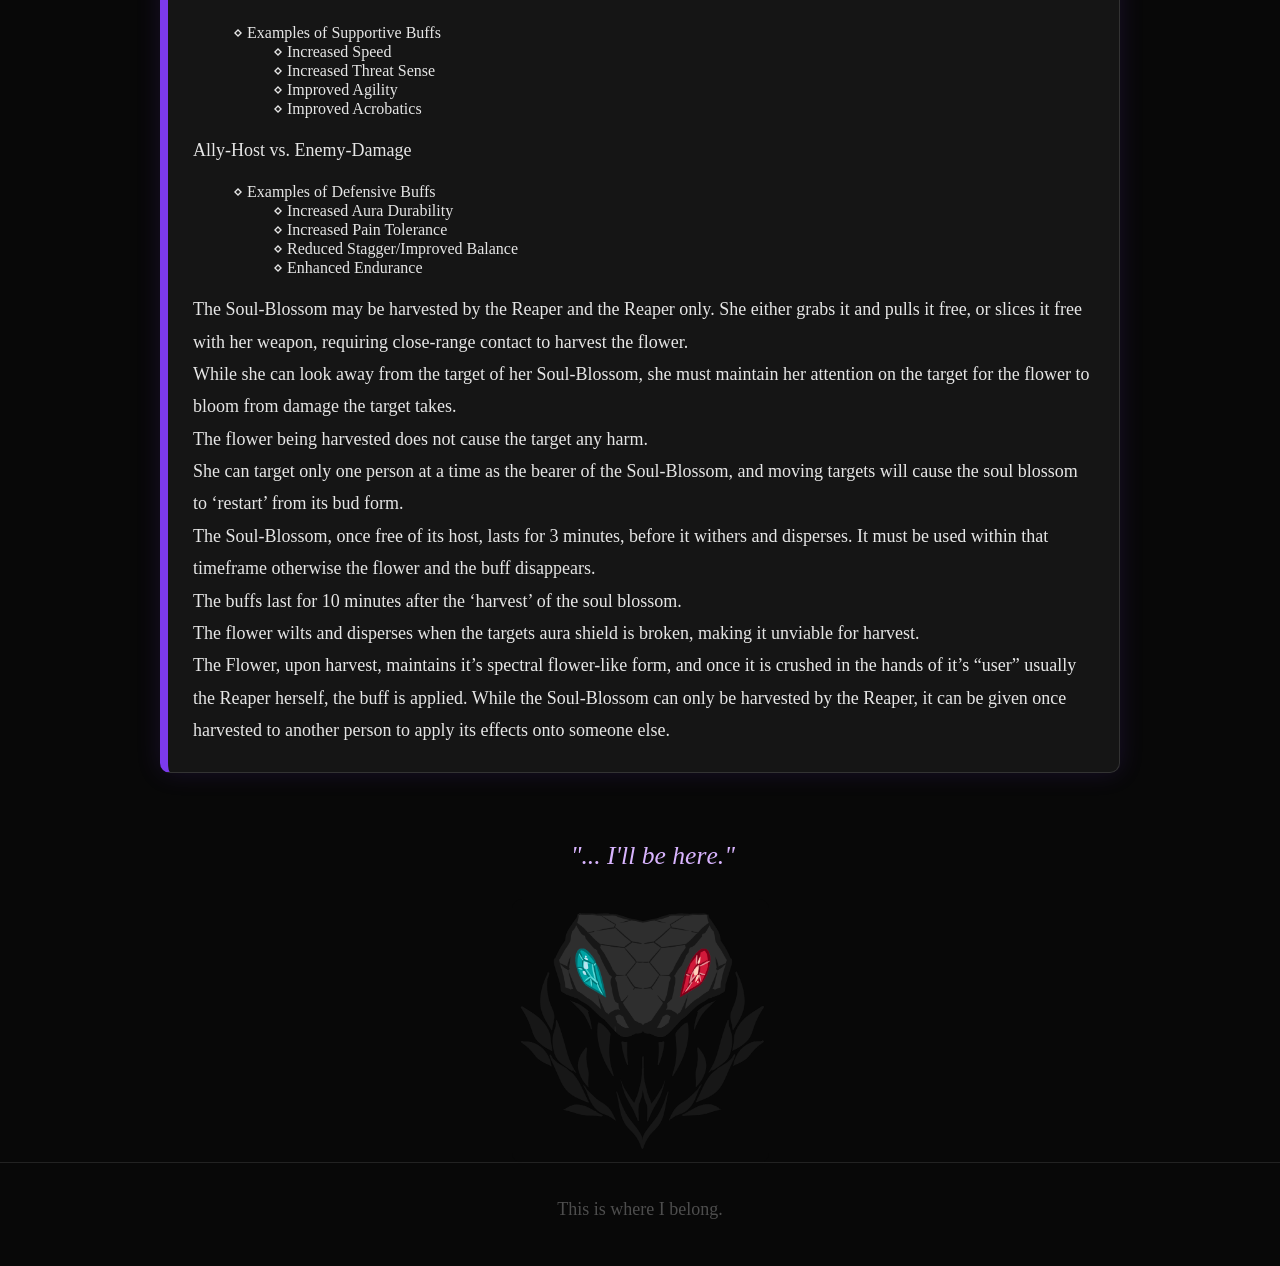
==== commit b7f56a11: "Update aister.html" ====
--- a/aister.html
+++ b/aister.html
@@ -177,9 +177,9 @@
 <div class="layout">
   <div class="sidebar">
     <button class="file-button"onclick="showPage('zad', 'story-page')">Ai Aester</button>
-    <button class="file-button"onclick="showPage('zad1', 'story-page')">✦ </button>
-    <button class="file-button"onclick="showPage('zad2', 'story-page')">✦ </button>
-    <button class="file-button"onclick="showPage('zad3', 'story-page')">✦ </button>
+    <button class="file-button"onclick="showPage('zad1', 'story-page')">✦ Born in a Pact</button>
+    <button class="file-button"onclick="showPage('zad2', 'story-page')">✦ Lilac Hair</button>
+    <button class="file-button"onclick="showPage('zad3', 'story-page')">✦ Without Orders</button>
     <button class="file-button"onclick="showPage('zad4', 'story-page')">✦ </button>
     <button class="file-button"onclick="showPage('zad5', 'story-page')">✦ </button>
   </div>
@@ -192,15 +192,35 @@
     </div>
     
    <div id="zad1" class="story-page">  
-              <h1 class="purple">#</h1>
-          <p></p>
+              <h1 class="purple">Born into a Pact</h1>
+          <p>Both her parent, her mother and her father, were loyal to the Vermillion Pact.  They were at most disinterested in their own child, putting much else above the well being of their own daughter. Of all things in their life, the Pact was placed above all else, and their daughter would serve as an asset to the Vermillion Hand.</p>
+          <p>She had been in the Pact since her birth, and had been raised to serve the Pact since her youth, trained to a degree that would be considered abuse under normal circumstances. From the moment she could walk and form coherent thought she would be equipped with a variety of weapons and thrown into situations headfirst in which she would have to fight for her life, her parents stepping in when her life was at risk of being extinguished, not for reasons outside of preserving their assets.</p>
+          <p>She had experienced numerous near death situations before she had even entered the double digits in age, under the watchful eyes of her mother and her father. It was at the early age of 7 she unlocked her aura out of sheer desperation to save her own hide, and by the age of 8 she had grown adept at combat enough to consistently take down foes using what leverages she had.  </p>
+     
    </div>
       <div id="zad2" class="story-page"> 
-               <h1 class="purple">#</h1>
-          <p></p>
+               <h1 class="purple">Lilac Hair</h1>
+          <p>By this time, she had attracted the attention of an individual within the organization, a young man of Lilac hair. He’d glance at her. A child. Covered in varying wounds. He understood</p>
+          <p>She did not know his name, only that he had  a gentle voice she was not familiar with, and offered her sweets she had never tasted. The child would seek out the man from time to time, enjoying the sweets he offered and his quiet company. </p>
+          <p>A year had passed since the two had met, their snack break having become a regular ritual.</p>
+          <p>“Do you have a name?”</p>
+          <p>The child would ask one day. </p>
+          <p>“.. yes.”</p>
+          <p>The young man would answer.</p>
+          <p>“Everyone has one. I wish I had one too.”</p>
+          <p>She mumbles under her breath, stuffing a macaron into her mouth absentmindedly. The young man blinks, his head tilting lightly, before setting his cup down in the grass. He inspects the child, up, down, who stared at him with her big purple eyes with a mouthful of sweets.</p>
+          <p>“... Ai. Your name is Ai.”</p>
+          <p>The girl would look up from her snack, purple eyes glimmering brightly.</p>
+          <p>“Ai…”</p>
+          <p>The young girl would roll the name around on her tongue, just as she had with candy and sweets. The man had given her sweets, company, and now, a name. She’d smile brightly at the young man, wings fluttering lightly in her excitement.</p>
       </div>
+    
      <div id="zad3" class="story-page">
-               <h1 class="purple">#</h1>
+               <h1 class="purple">Without Orders</h1>
+          <p>A year after the young girl had obtained her name, at the age of ten, the Pact fell and burned down to ashes. Riots erupted throughout the organization, stoked gently by the Lilac boy and a new figure- a woman of lavender hair. And among the loyal fending off the rioters were the child’s two parents, and herself. Not that she was particularly loyal to the pact, but ‘defend the hand’ was what she was told. And defend the hand, she did. </p>
+          <p>When her mother fell to the blade of her foes, the girl did not bat an eye. </p>
+          <p>When her father fell to the blade of his foes, the girl did not bat an eye.</p>
+          <p>She simply stopped in her tracks, glanced back to see that the two that gave her orders were gone, placed her bloodied weapon down on the ground, and shrugged.  She would be captured without resistance. </p>
           <p></p>
      </div>
     <div id="zad4" class="story-page">
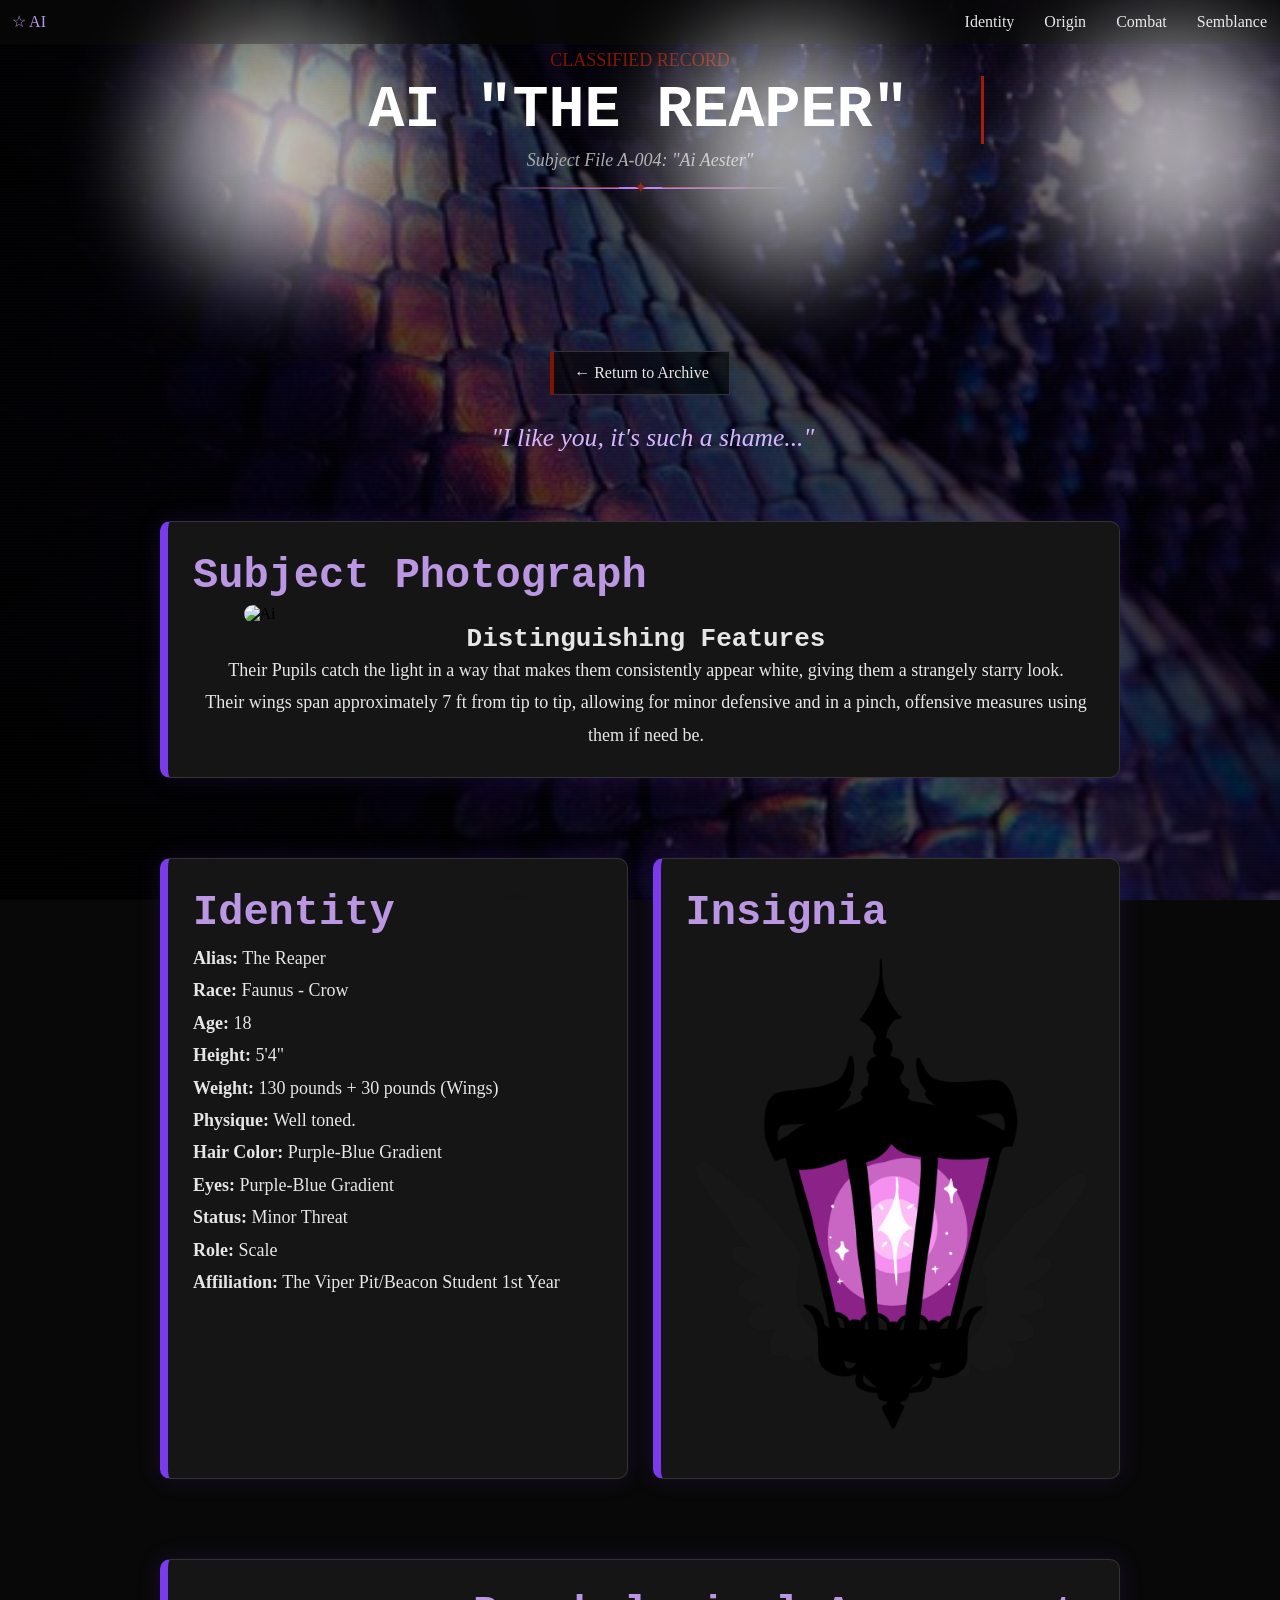
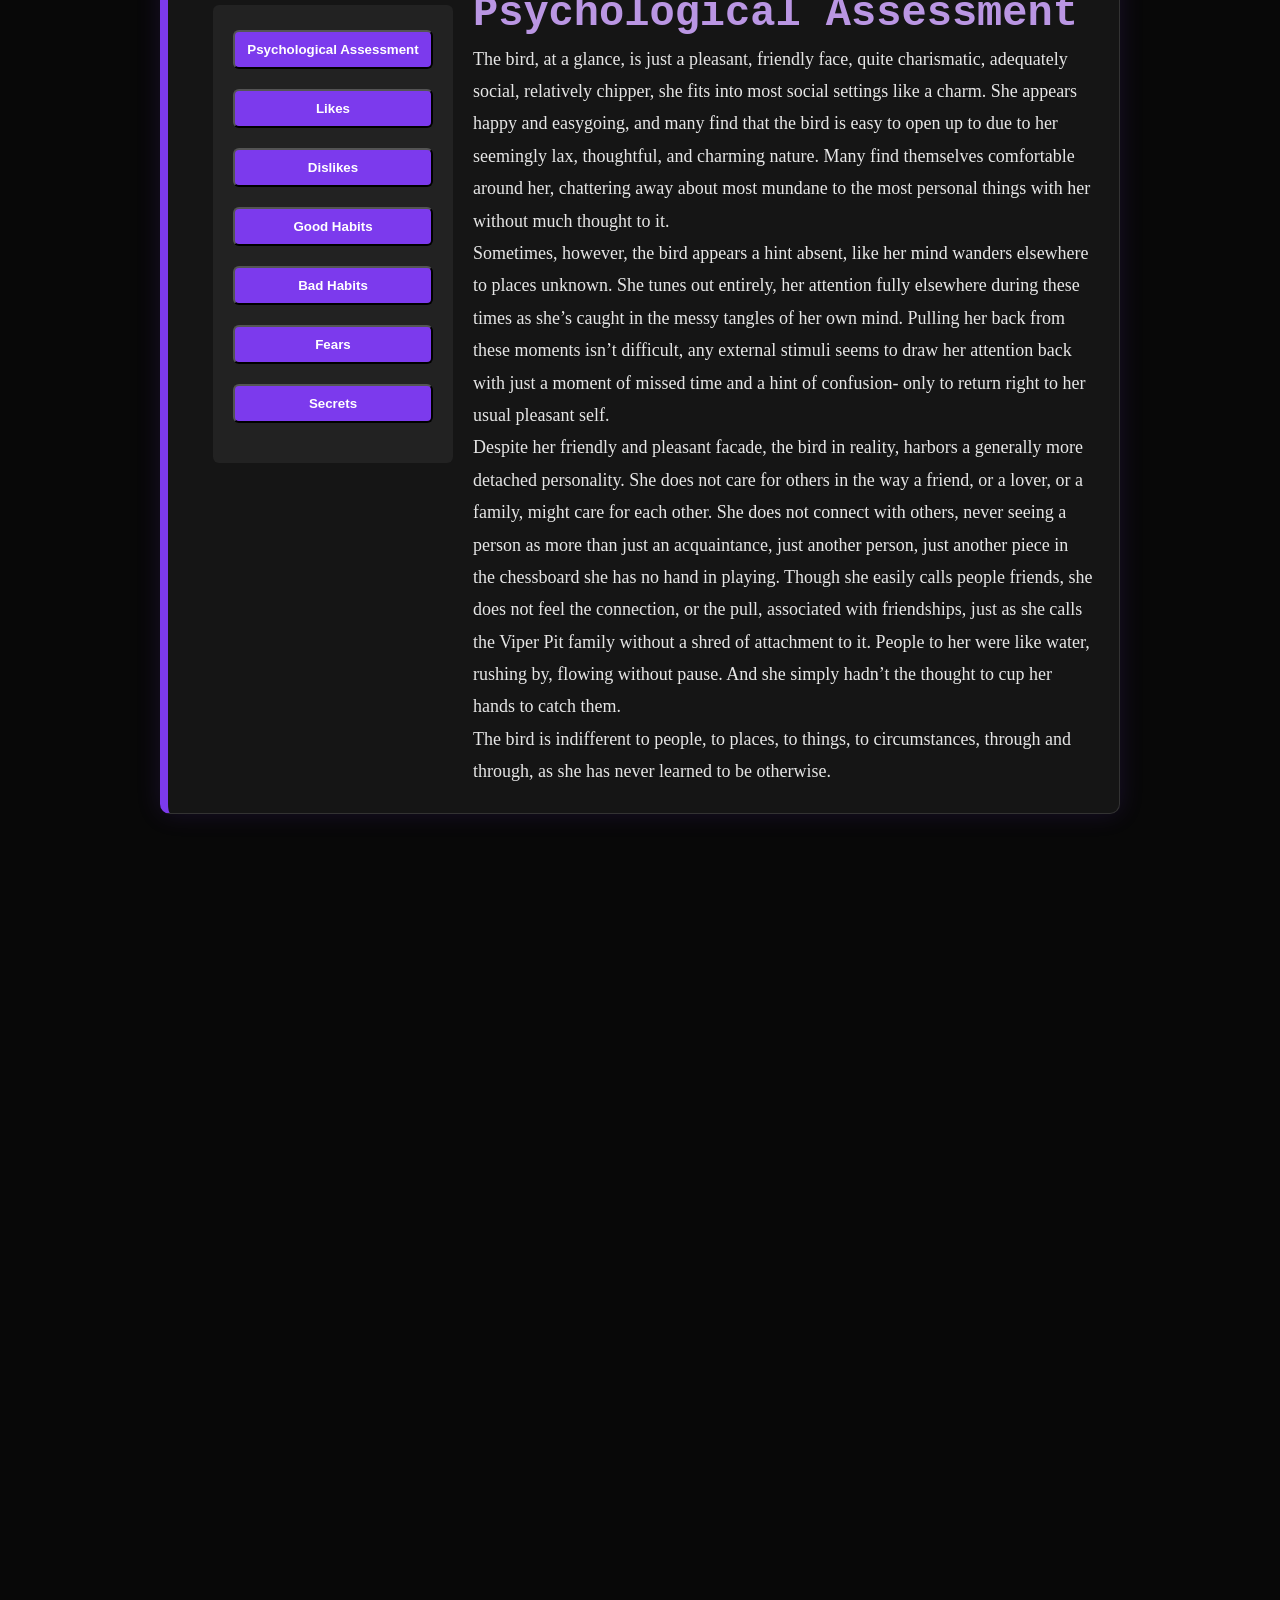
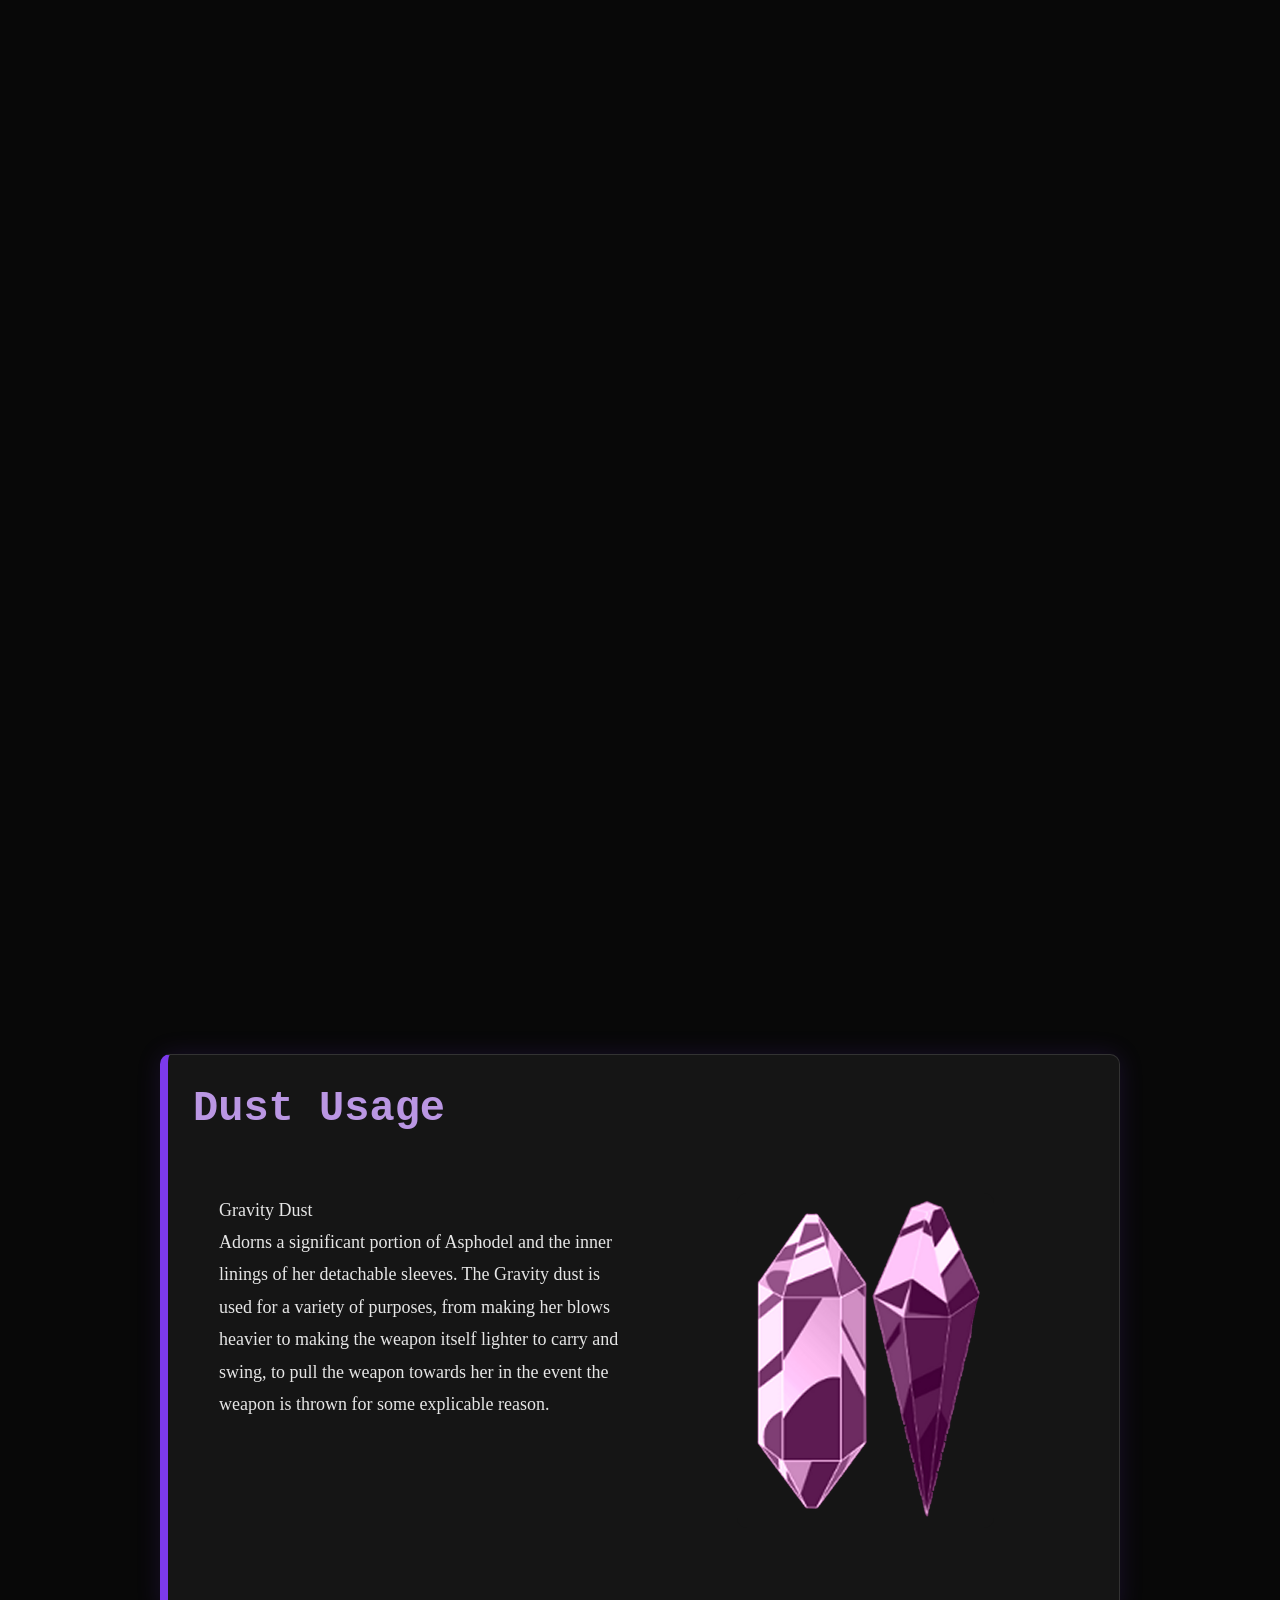
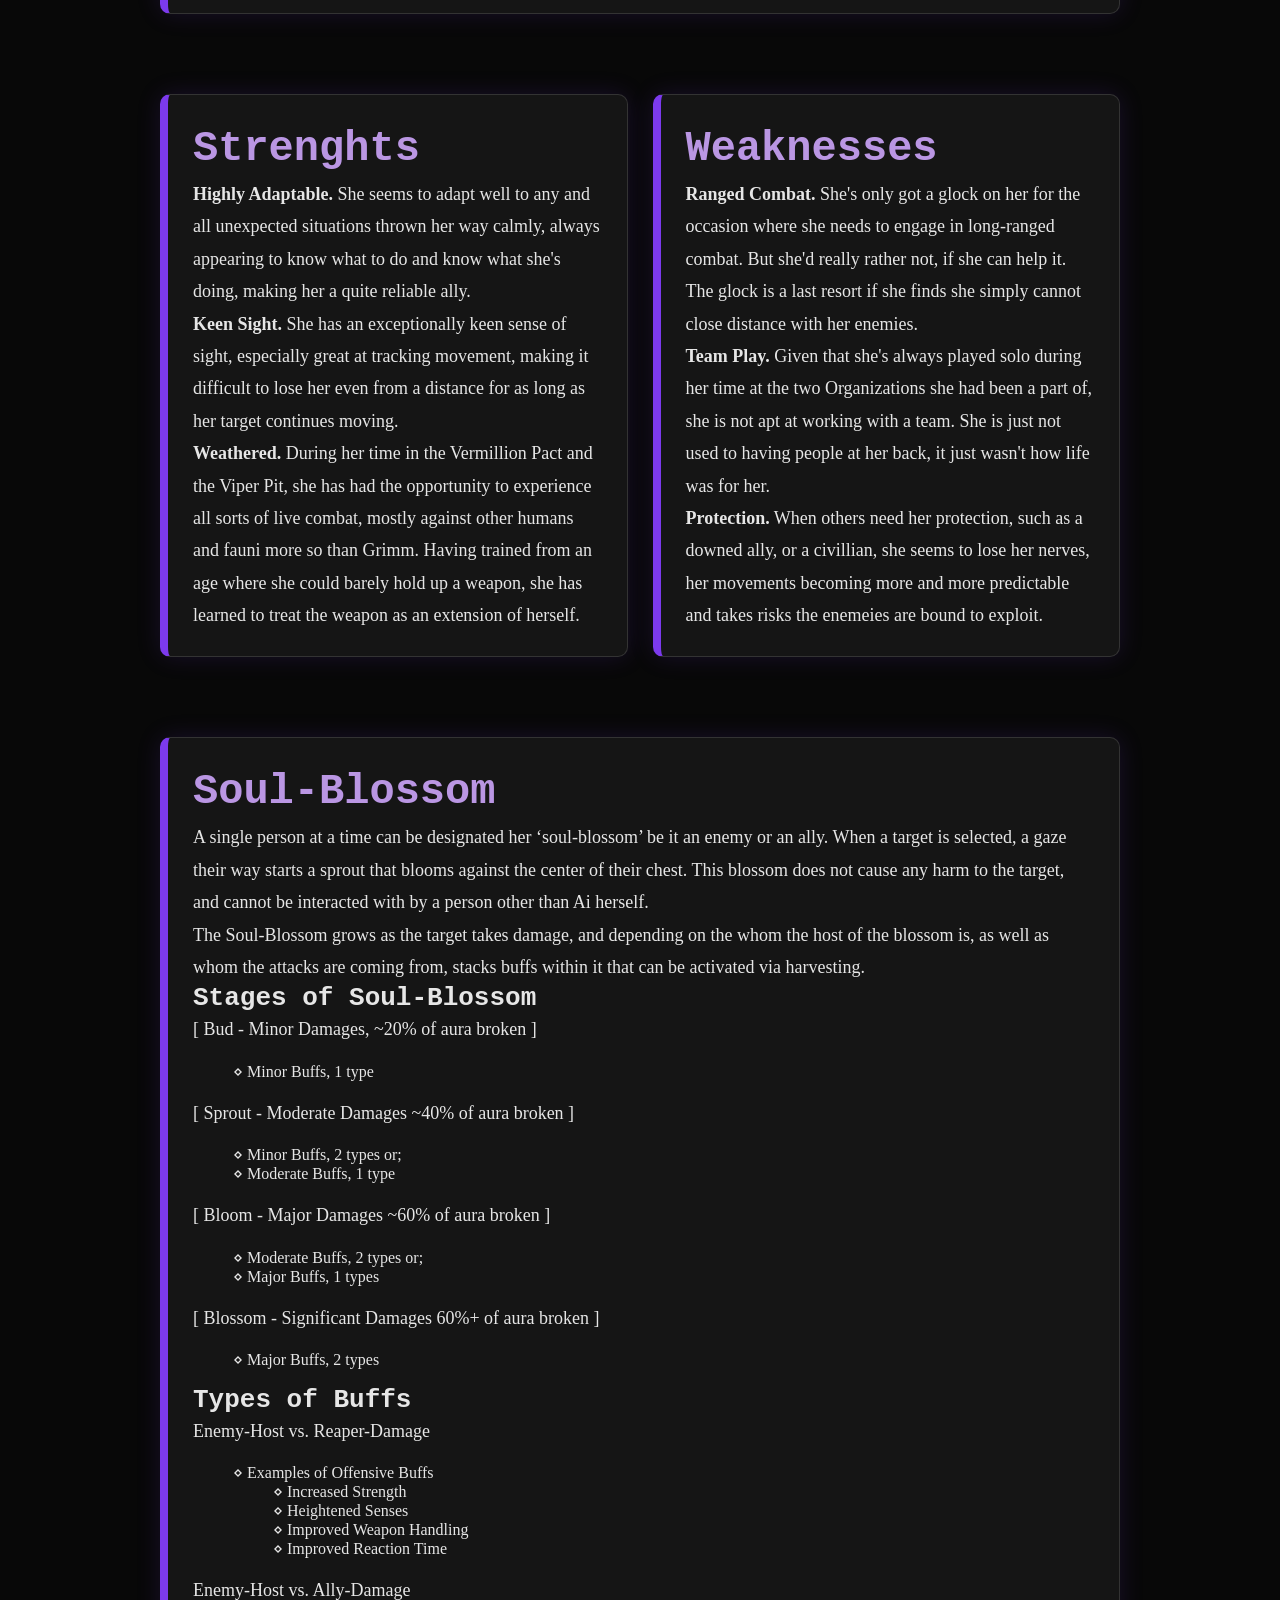
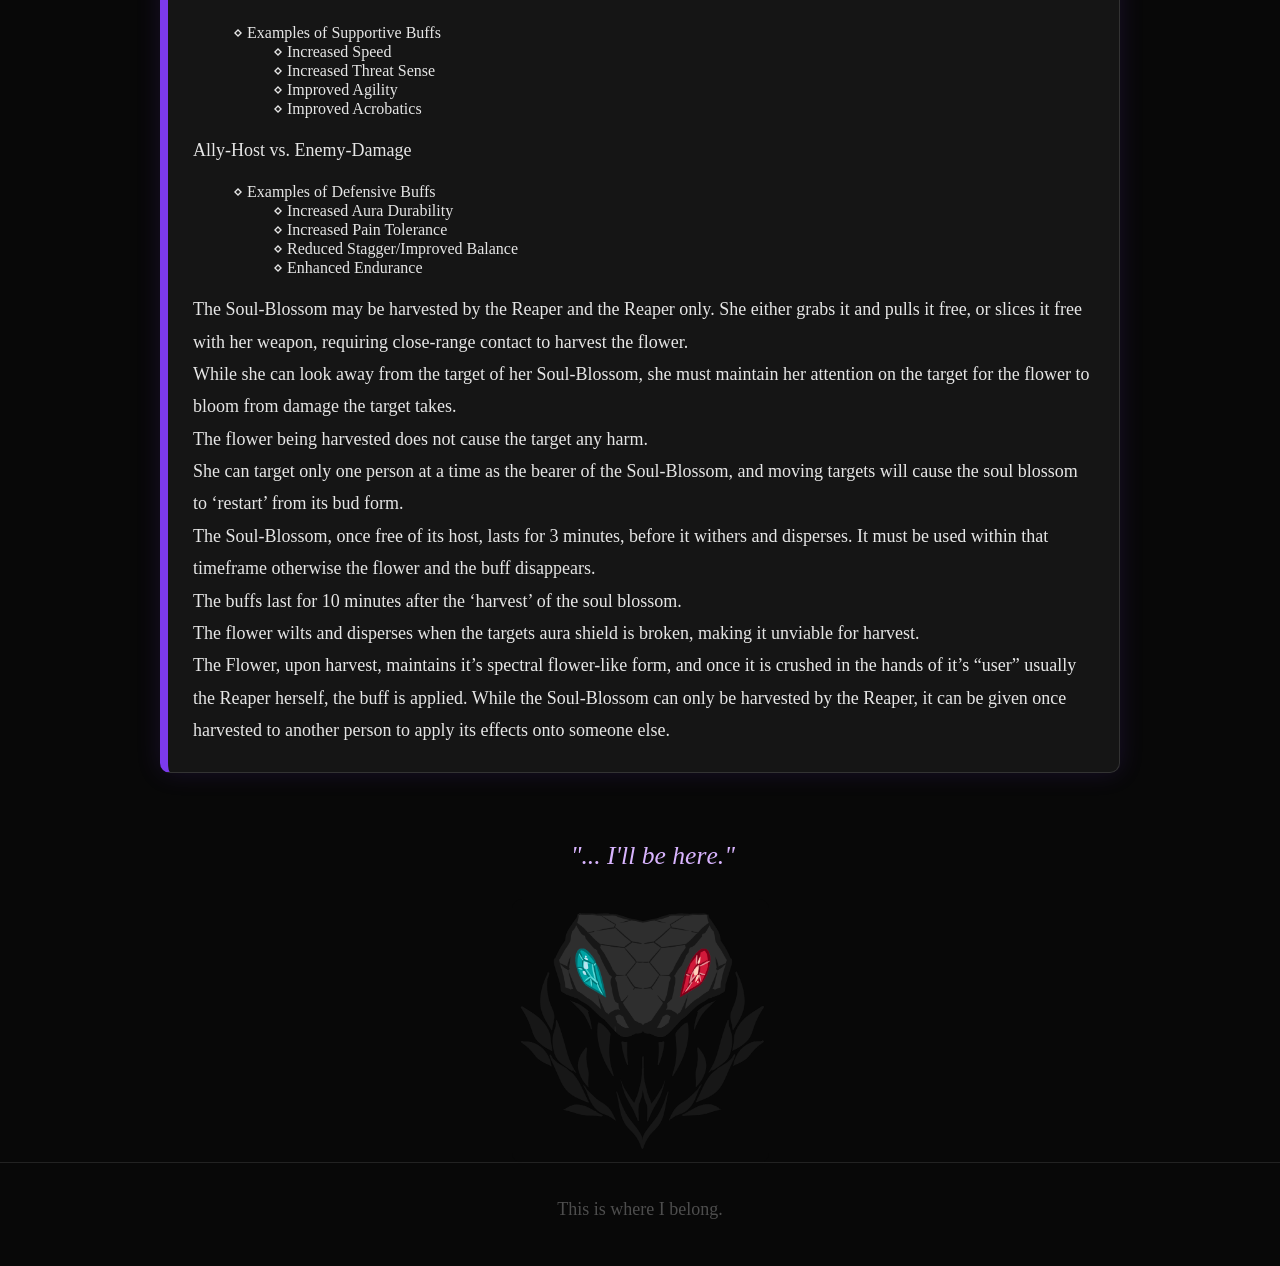
==== commit 2f714e58: "Revise story elements and button text Updated story content and button labels in aister.html." ====
--- a/aister.html
+++ b/aister.html
@@ -180,8 +180,8 @@
     <button class="file-button"onclick="showPage('zad1', 'story-page')">✦ Born in a Pact</button>
     <button class="file-button"onclick="showPage('zad2', 'story-page')">✦ Lilac Hair</button>
     <button class="file-button"onclick="showPage('zad3', 'story-page')">✦ Without Orders</button>
-    <button class="file-button"onclick="showPage('zad4', 'story-page')">✦ </button>
-    <button class="file-button"onclick="showPage('zad5', 'story-page')">✦ </button>
+    <button class="file-button"onclick="showPage('zad4', 'story-page')">✦ Under new Managment</button>
+    <button class="file-button"onclick="showPage('zad5', 'story-page')">✦ A Task</button>
   </div>
 
   <div class="content">
@@ -208,7 +208,7 @@
           <p>“.. yes.”</p>
           <p>The young man would answer.</p>
           <p>“Everyone has one. I wish I had one too.”</p>
-          <p>She mumbles under her breath, stuffing a macaron into her mouth absentmindedly. The young man blinks, his head tilting lightly, before setting his cup down in the grass. He inspects the child, up, down, who stared at him with her big purple eyes with a mouthful of sweets.</p>
+          <p>She mumbles under her breath, stuffing a macaron into her mouth absentmindedly. The young man blinks, his head tilting lightly, before setting his cup down in the grass. He lowers the book in his hand, inspecting the child, up, down, who stared at him with her big purple eyes and a mouthful of sweets.</p>
           <p>“... Ai. Your name is Ai.”</p>
           <p>The girl would look up from her snack, purple eyes glimmering brightly.</p>
           <p>“Ai…”</p>
@@ -221,17 +221,22 @@
           <p>When her mother fell to the blade of her foes, the girl did not bat an eye. </p>
           <p>When her father fell to the blade of his foes, the girl did not bat an eye.</p>
           <p>She simply stopped in her tracks, glanced back to see that the two that gave her orders were gone, placed her bloodied weapon down on the ground, and shrugged.  She would be captured without resistance. </p>
-          <p></p>
+          <p>She watched from captivity, without much thought nor opinions, as the rioting masses rolled through the organization, and the hands fell one by one. She watched as the last Hand fell to the Viper, and just like that, the Hand was gone. The Pact that had been her home all her life had burned down to ashes, yet the girl did not feel much for it.</p>
      </div>
     <div id="zad4" class="story-page">
-               <h1 class="purple">#</h1>
-          <p></p>
+               <h1 class="purple">Under new Management</h1>
+          <p>As the man with the lilac hair and the woman with the lavender hair approached the captured girl, she’d beam at the sight of her snack buddy, despite the circumstances she appeared to be in. The woman lifts the young girl’s chin, inspecting her curiously, pressing her chin to the left, to the right, before gazing into her eyes.</p>
+          <p>“Mmh… so she’s the one you’ve been keeping an eye on, hm?”</p>
+          <p>The woman releases her chin, and the young girl blinks up at the two.</p>
+          <p>“We’ll keep her. She has good eyes, she’ll be of good use to us. Why don’t you keep maintaining her, sweet Al?”</p>
+          <p>The man behind her nods slowly, walking to the girl and releasing the binds that wound her wrist. She was 10, when she finally became free of the Vermillion Pact and instead became an Asset to the Viper Pit. Her line of order had simply changed.</p>
       
     </div>
     <div id="zad5" class="story-page">
-               <h1 class="purple">#</h1>
-          <p></p>
-
+               <h1 class="purple">A Task</h1>
+          <p>10 long years, she was a part of the Vermillion Pact. After the fall and the subsequent rise of the Viper Pit, she has assimilated into the new organization without resistance. It simply happened, and she let it happen. It wasn’t like she had anywhere else to be, anywhere else to call home. Besides, the Doctor provided both company and snacks, the two things she longed for.</p>
+          <p>Her time at the Viper Pit was… Strange. There was no one throwing her into life-and-death situations, no one forcing her to train until her hands bled. Yet she did, throw herself into dangerous situations, and trained quietly by herself, as that was all she knew to do. She’d take on an assortment of tasks during her time at the Viper Pit, from smuggling their signature drugs, to reacquiring stolen assets, to taking out rival organization members, and she completed each task without complaint.</p>
+          <p>It was when she was the age of 17, a new task would be given to her. She was to infiltrate into Beacon Academy, becoming one of their students, acquire intel on notable students, and report back to the den periodically. And so, the following year, she had obtained a last name, the last name of her dead parents - Aester, and applied into Beacon Academy.</p>
 
       
     </div>
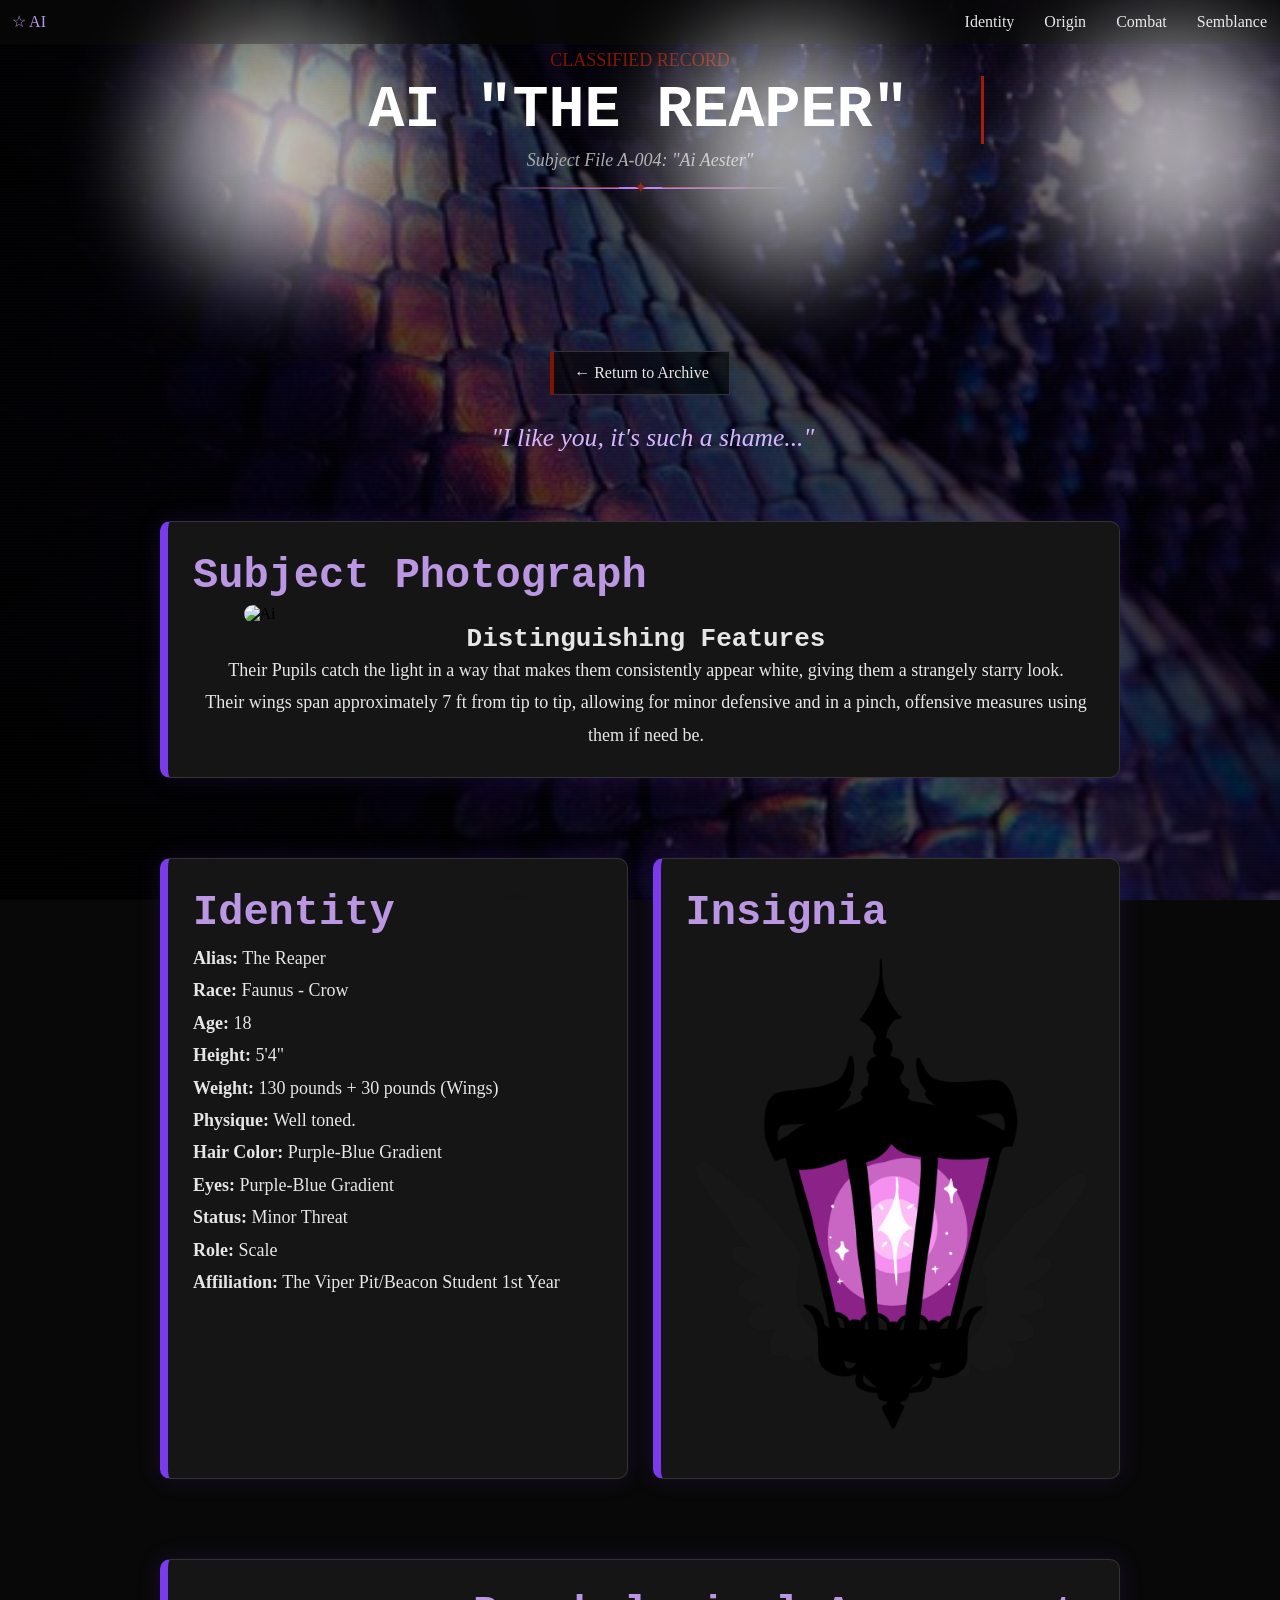
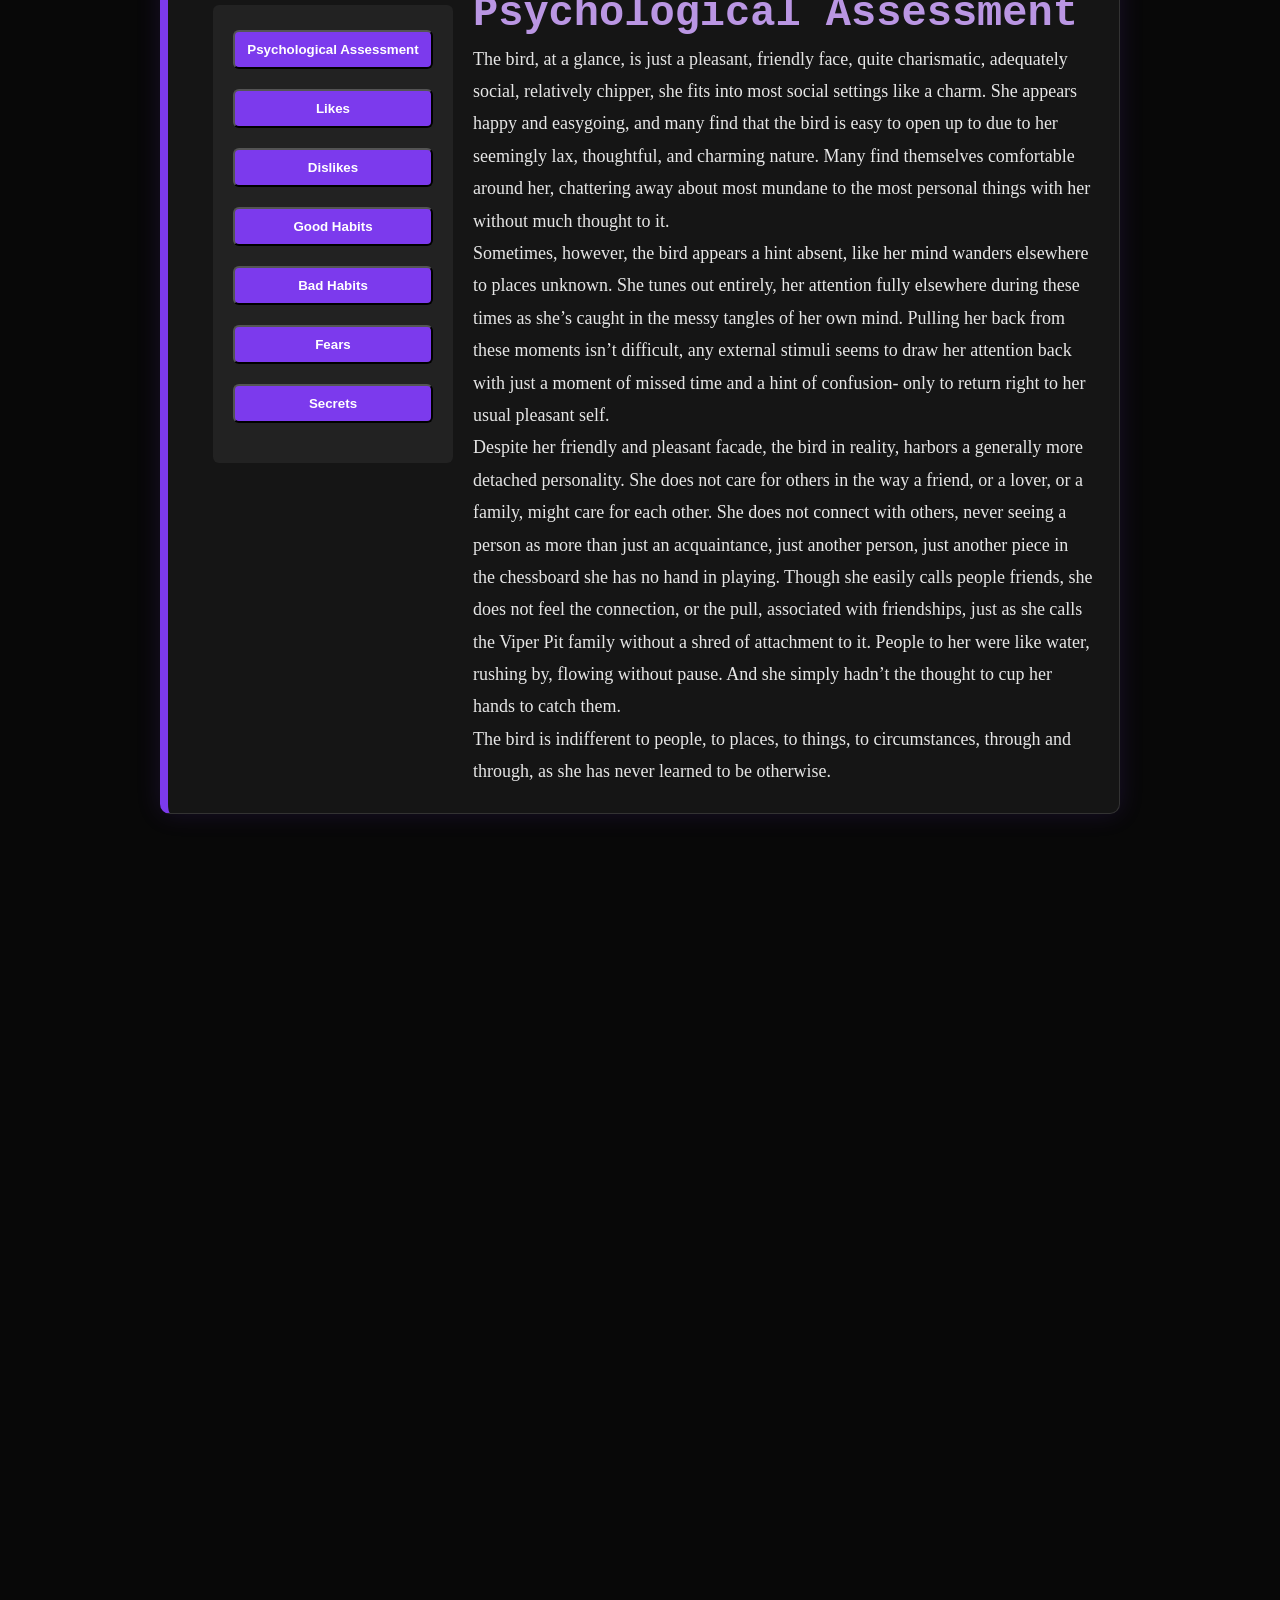
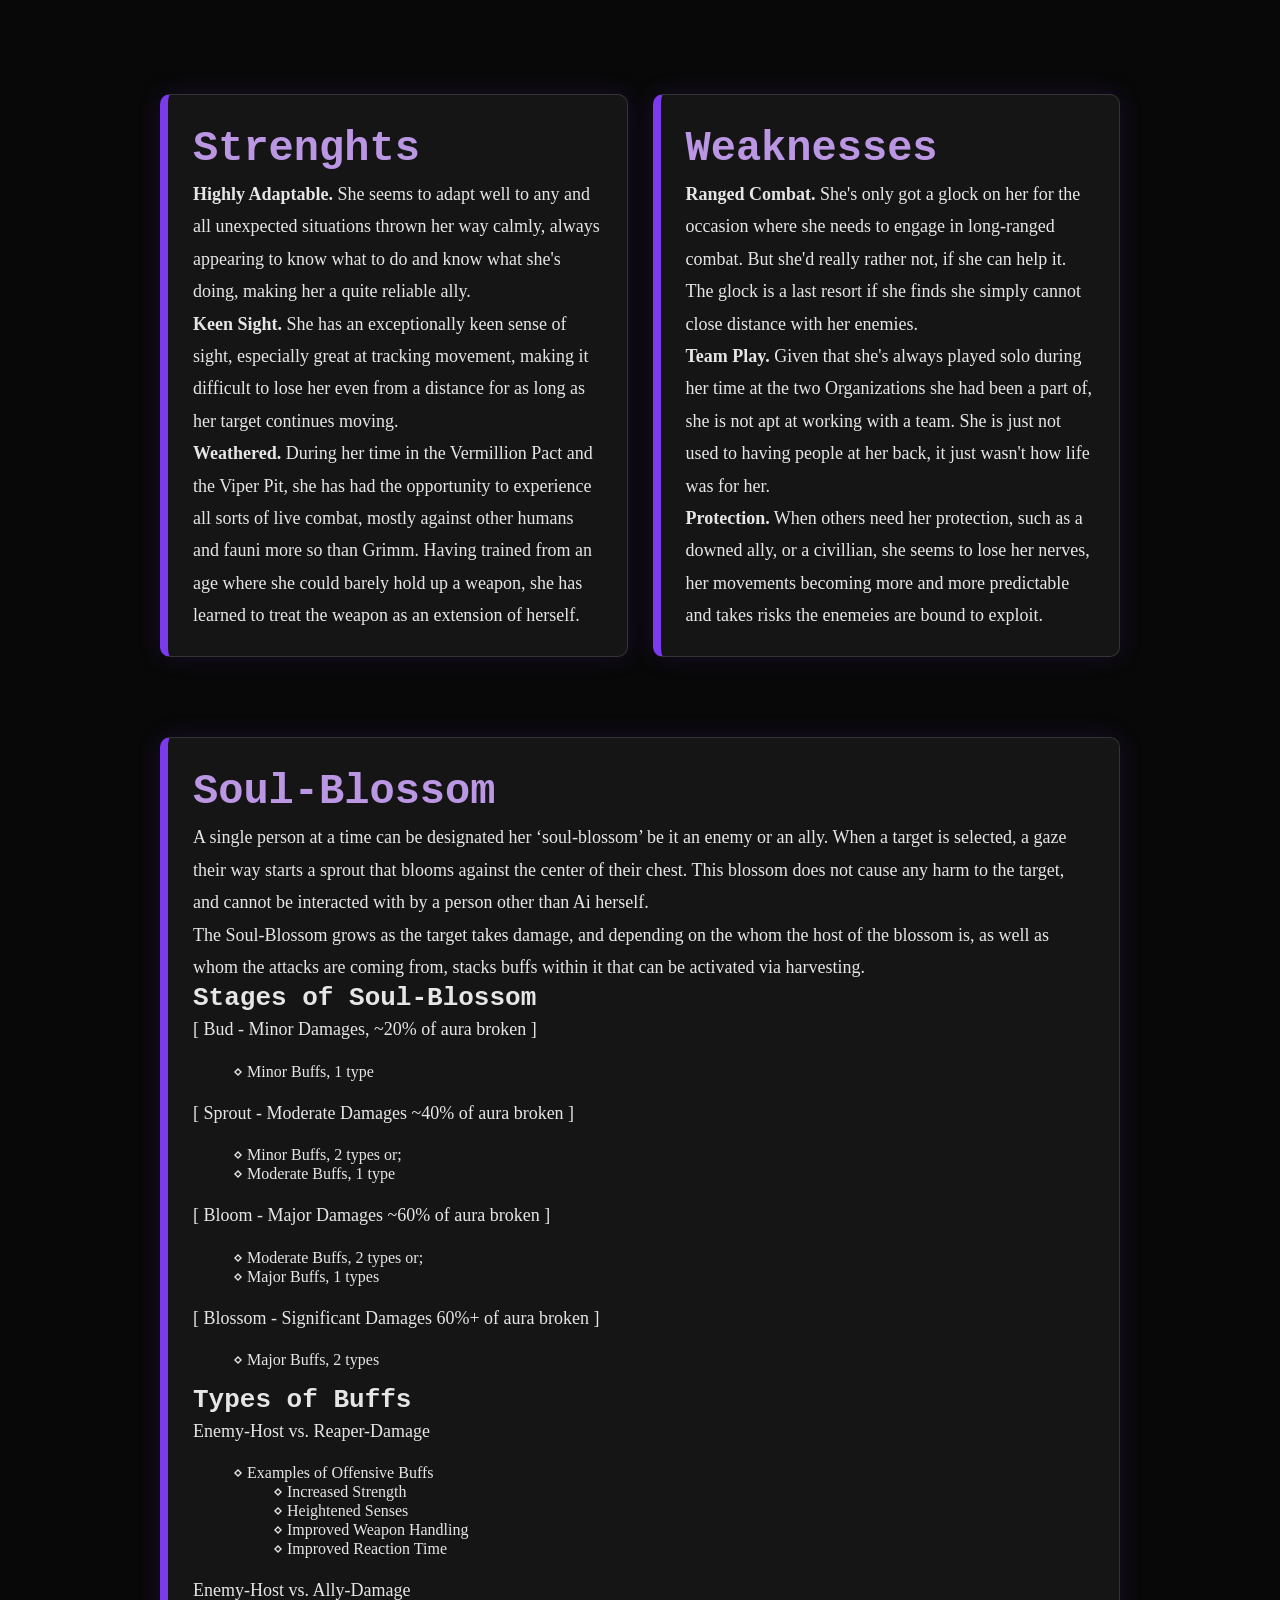
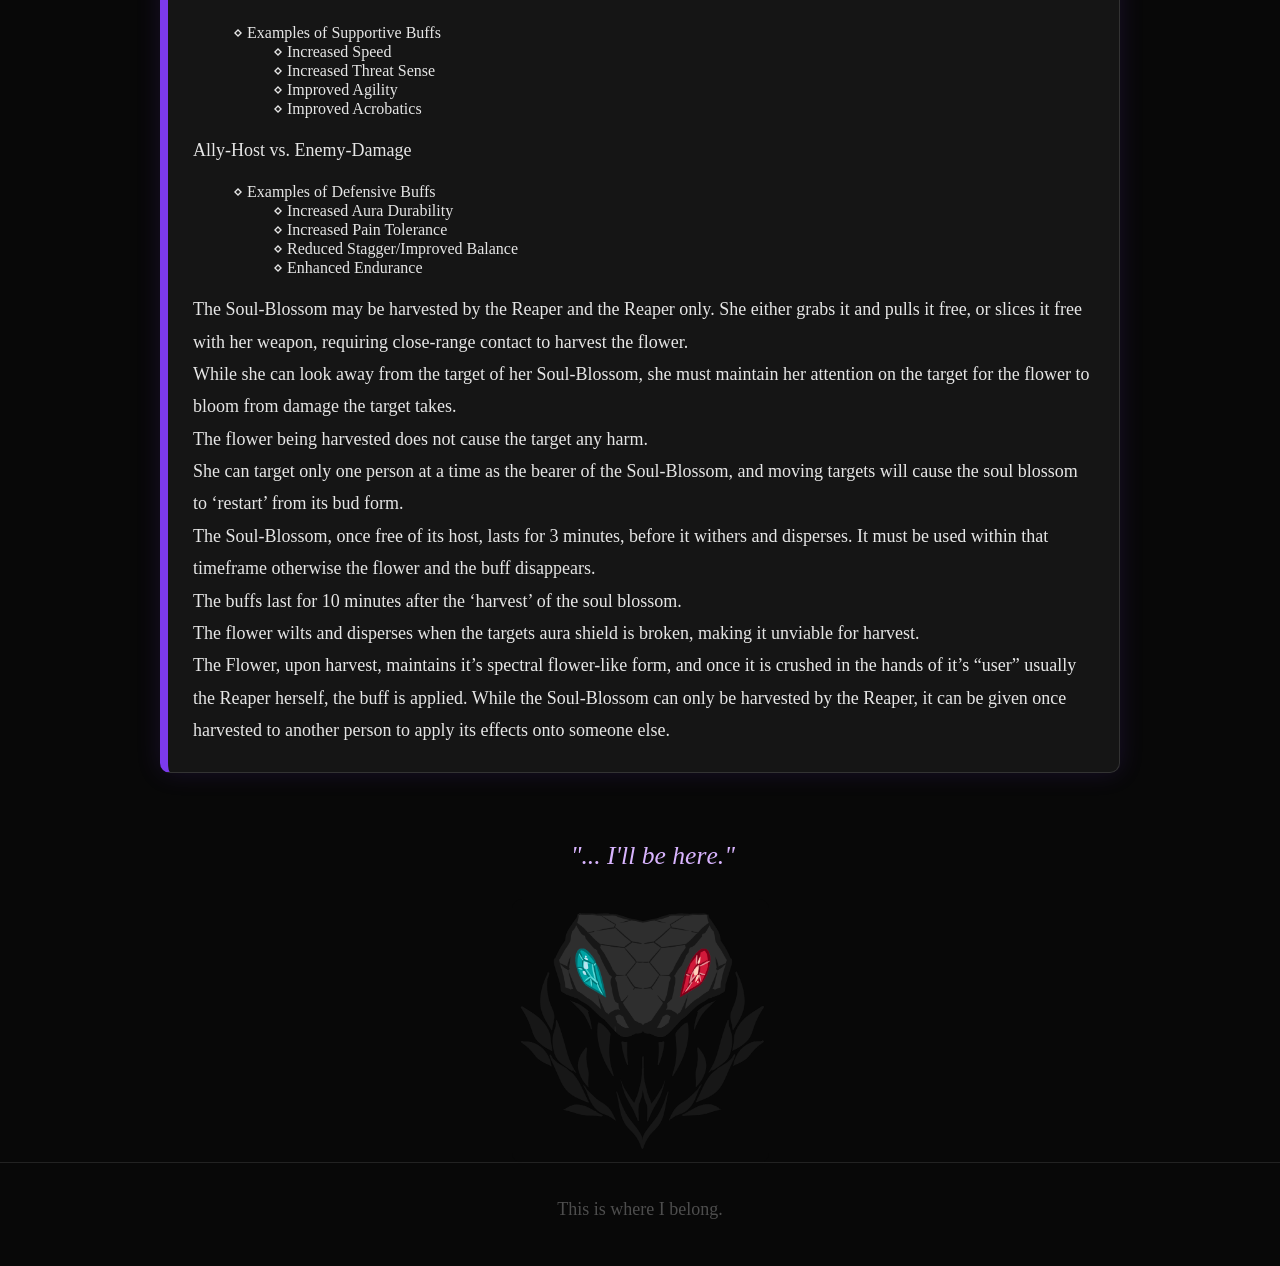
==== commit fd2a6195: "Fix typo in fears section of aister.html" ====
--- a/aister.html
+++ b/aister.html
@@ -160,7 +160,7 @@
      </div>
       <div id="fears" class="bio-page">
  <h1 class="purple">Fears</h1>
-           <p>Becoming Known. Tho she consistently mingles with other people, she is rarely seen talking about herself adn the life she lives. To become known is to become vulnerable, and she prefers not to give others the blade they can use to stab her with.</p>
+           <p>Becoming Known. Tho she consistently mingles with other people, she is rarely seen talking about herself and the life she lives. To become known is to become vulnerable, and she prefers not to give others the blade they can use to stab her with.</p>
            <p>Becoming trapped/losing her freedom. She is a bird, and birds are meant to fly. She is afraid of the day she can no longer fly of her own accord.</p>
            <p>Attachments. Attachments eventually lead to pain.</p>
   </div>
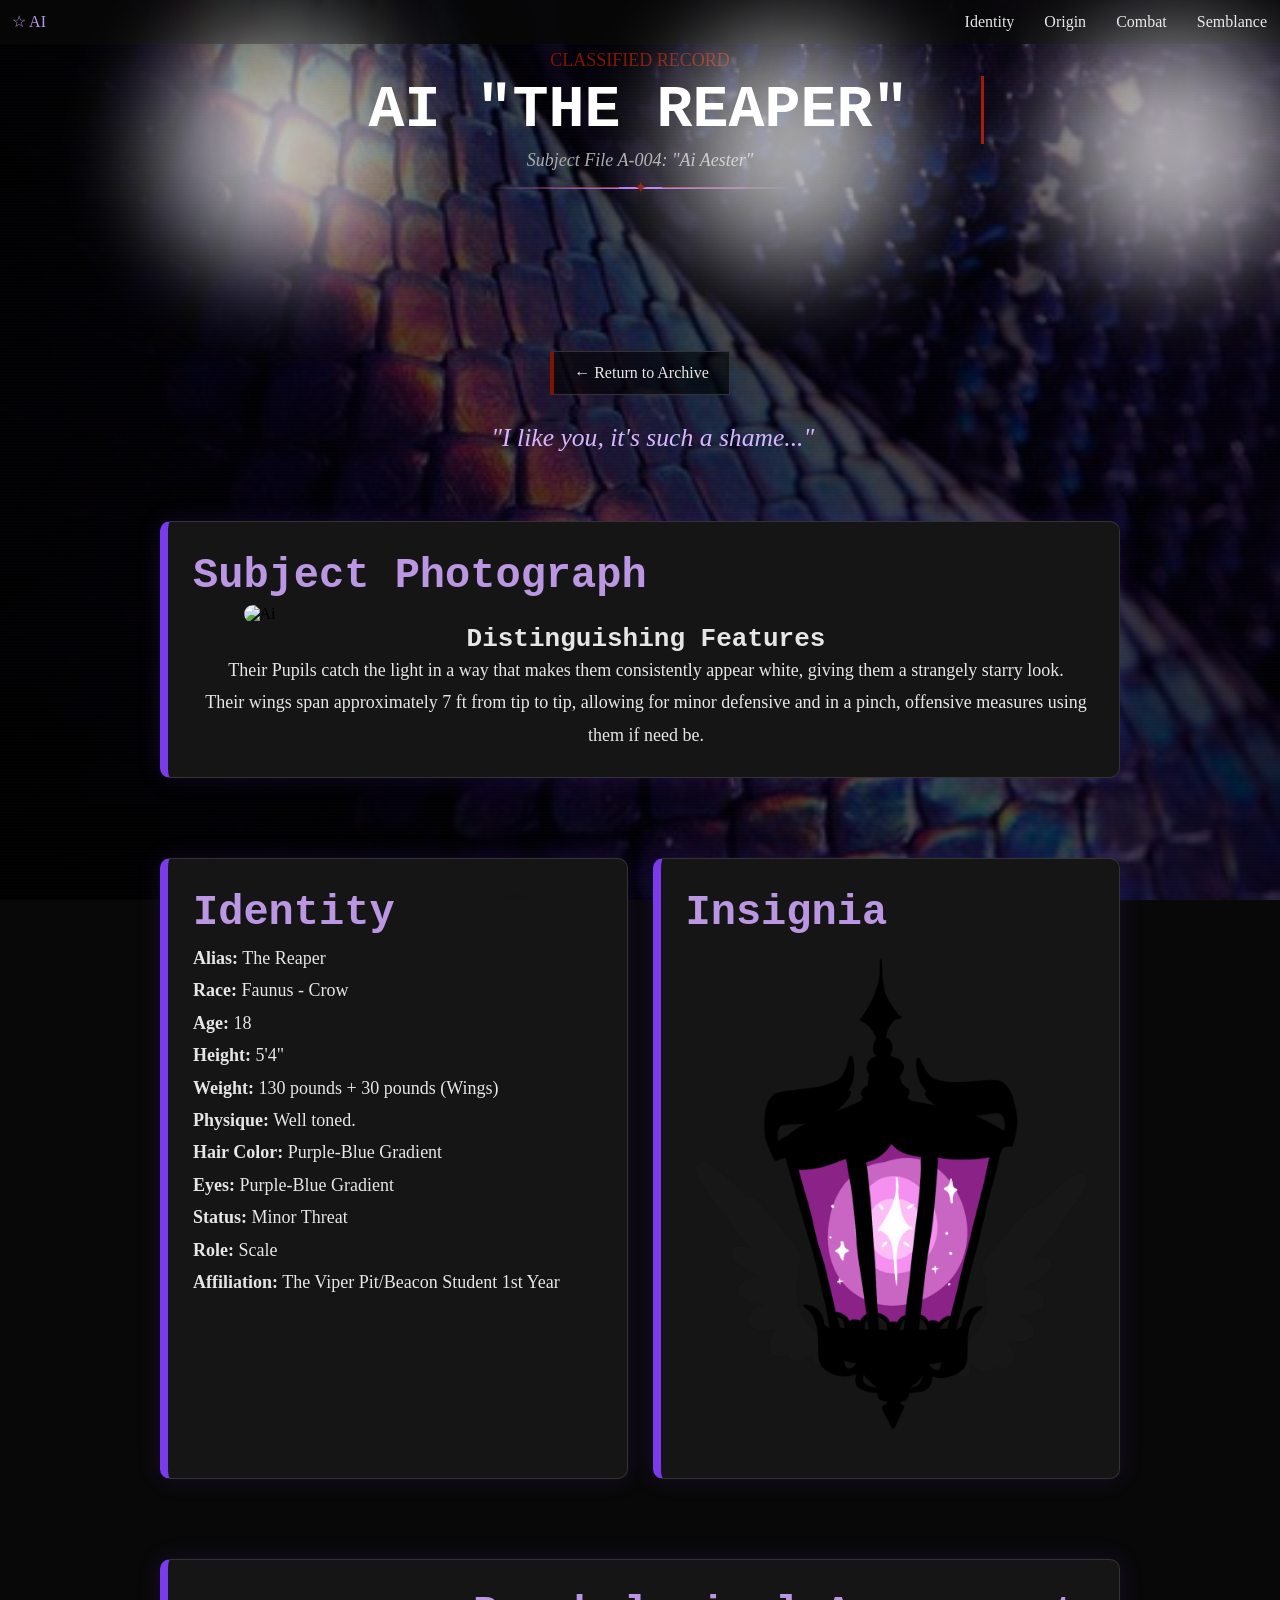
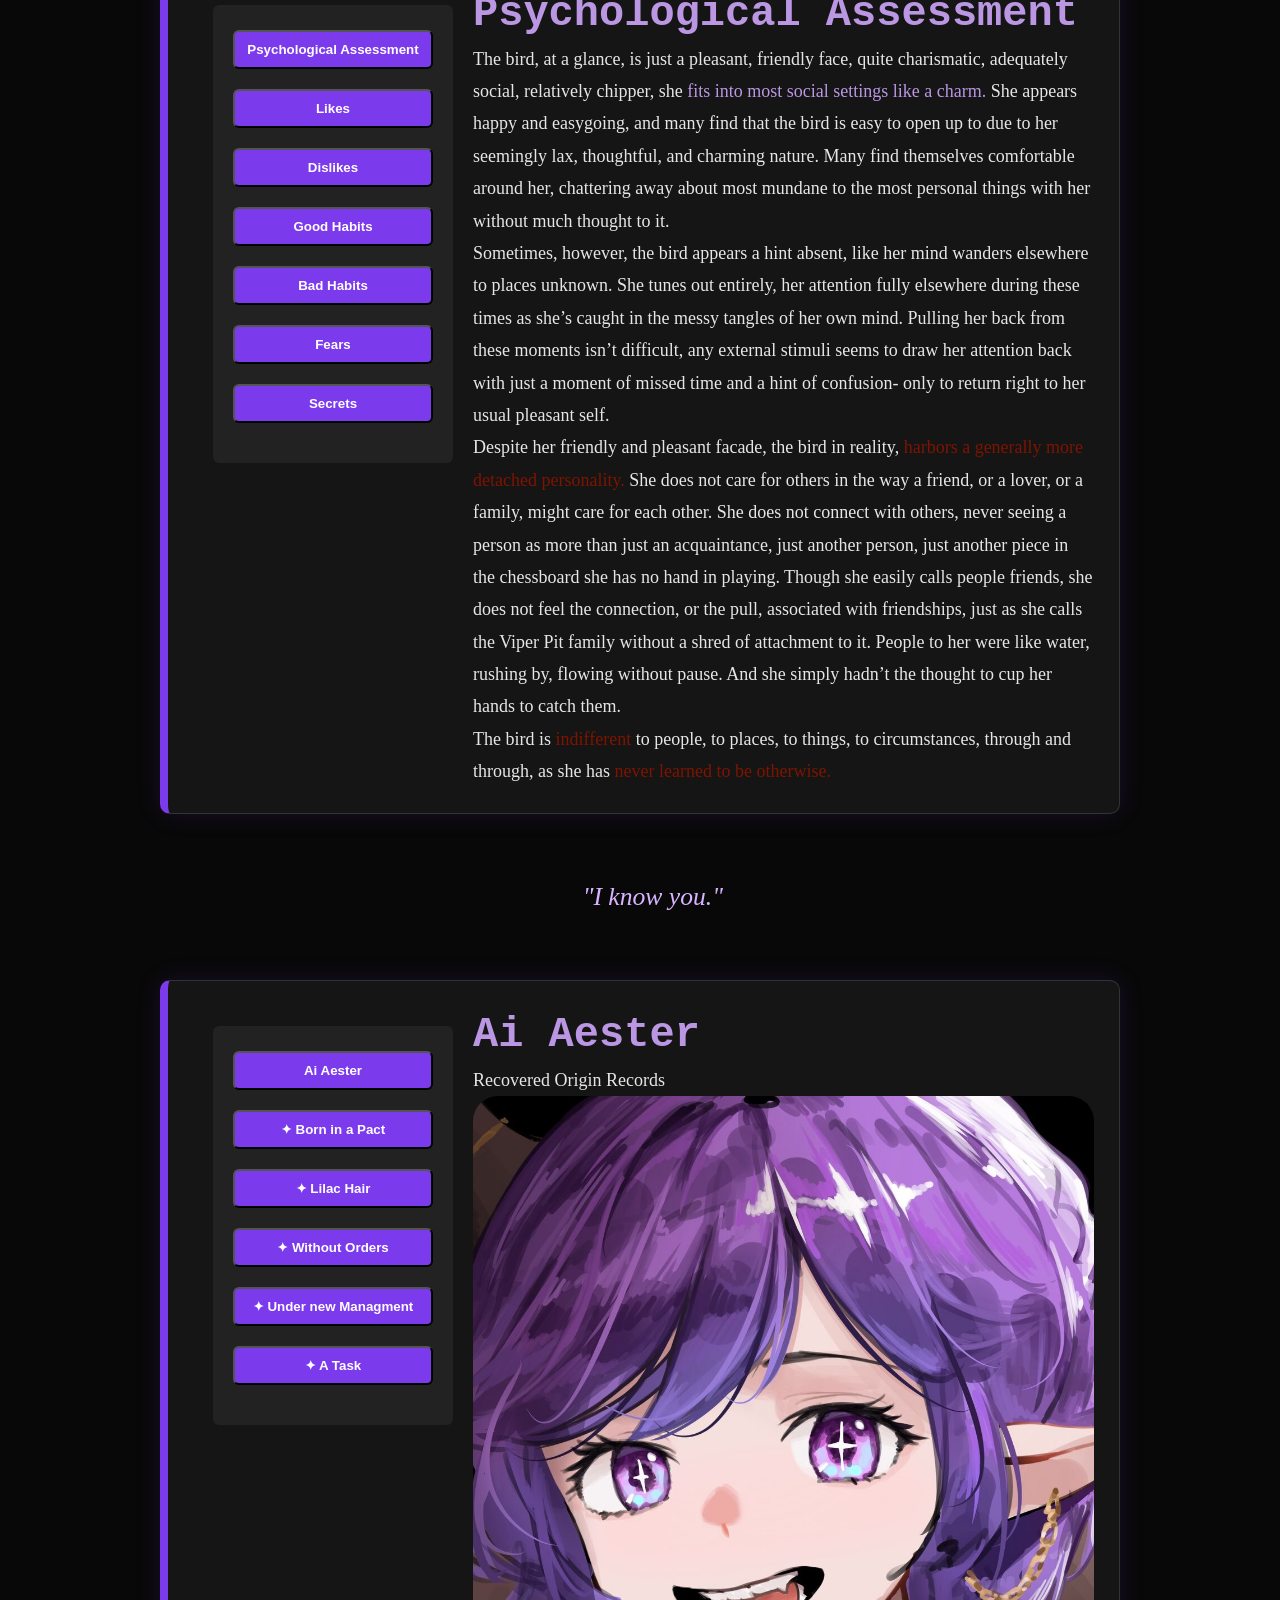
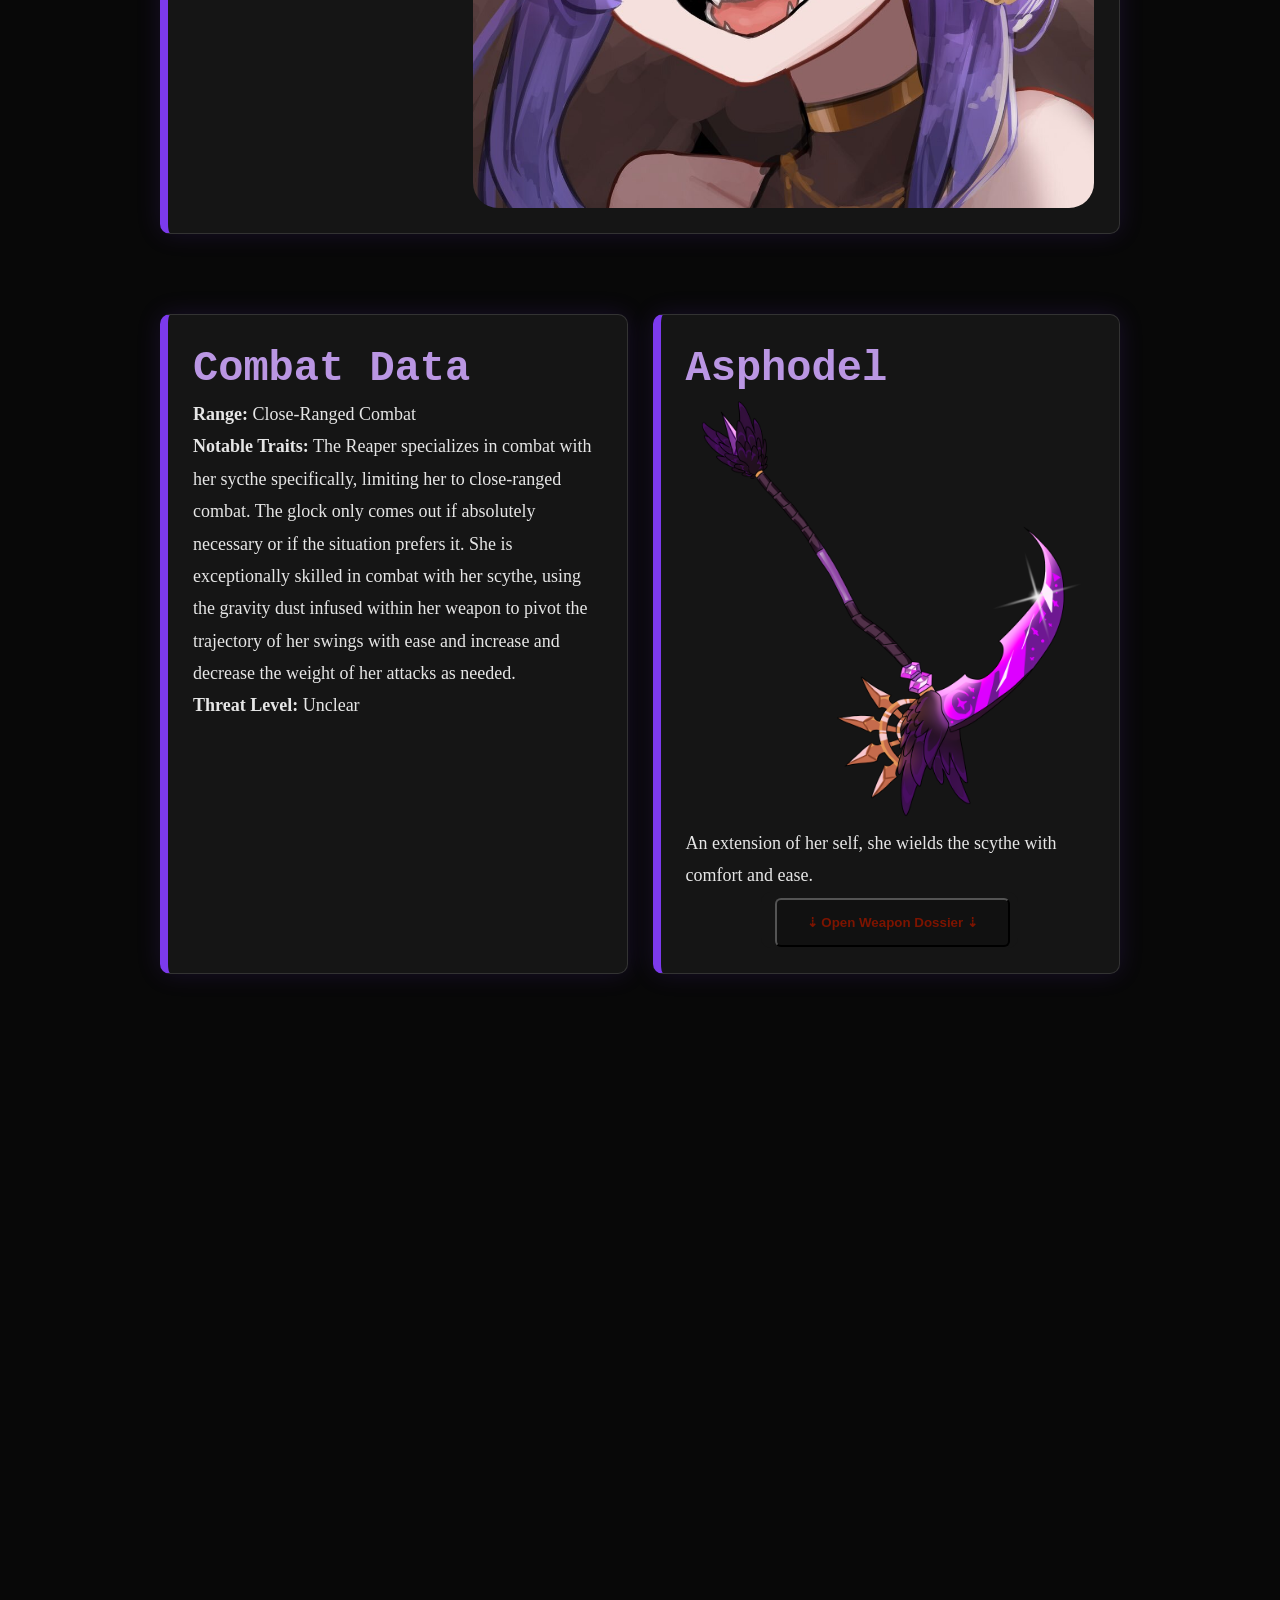
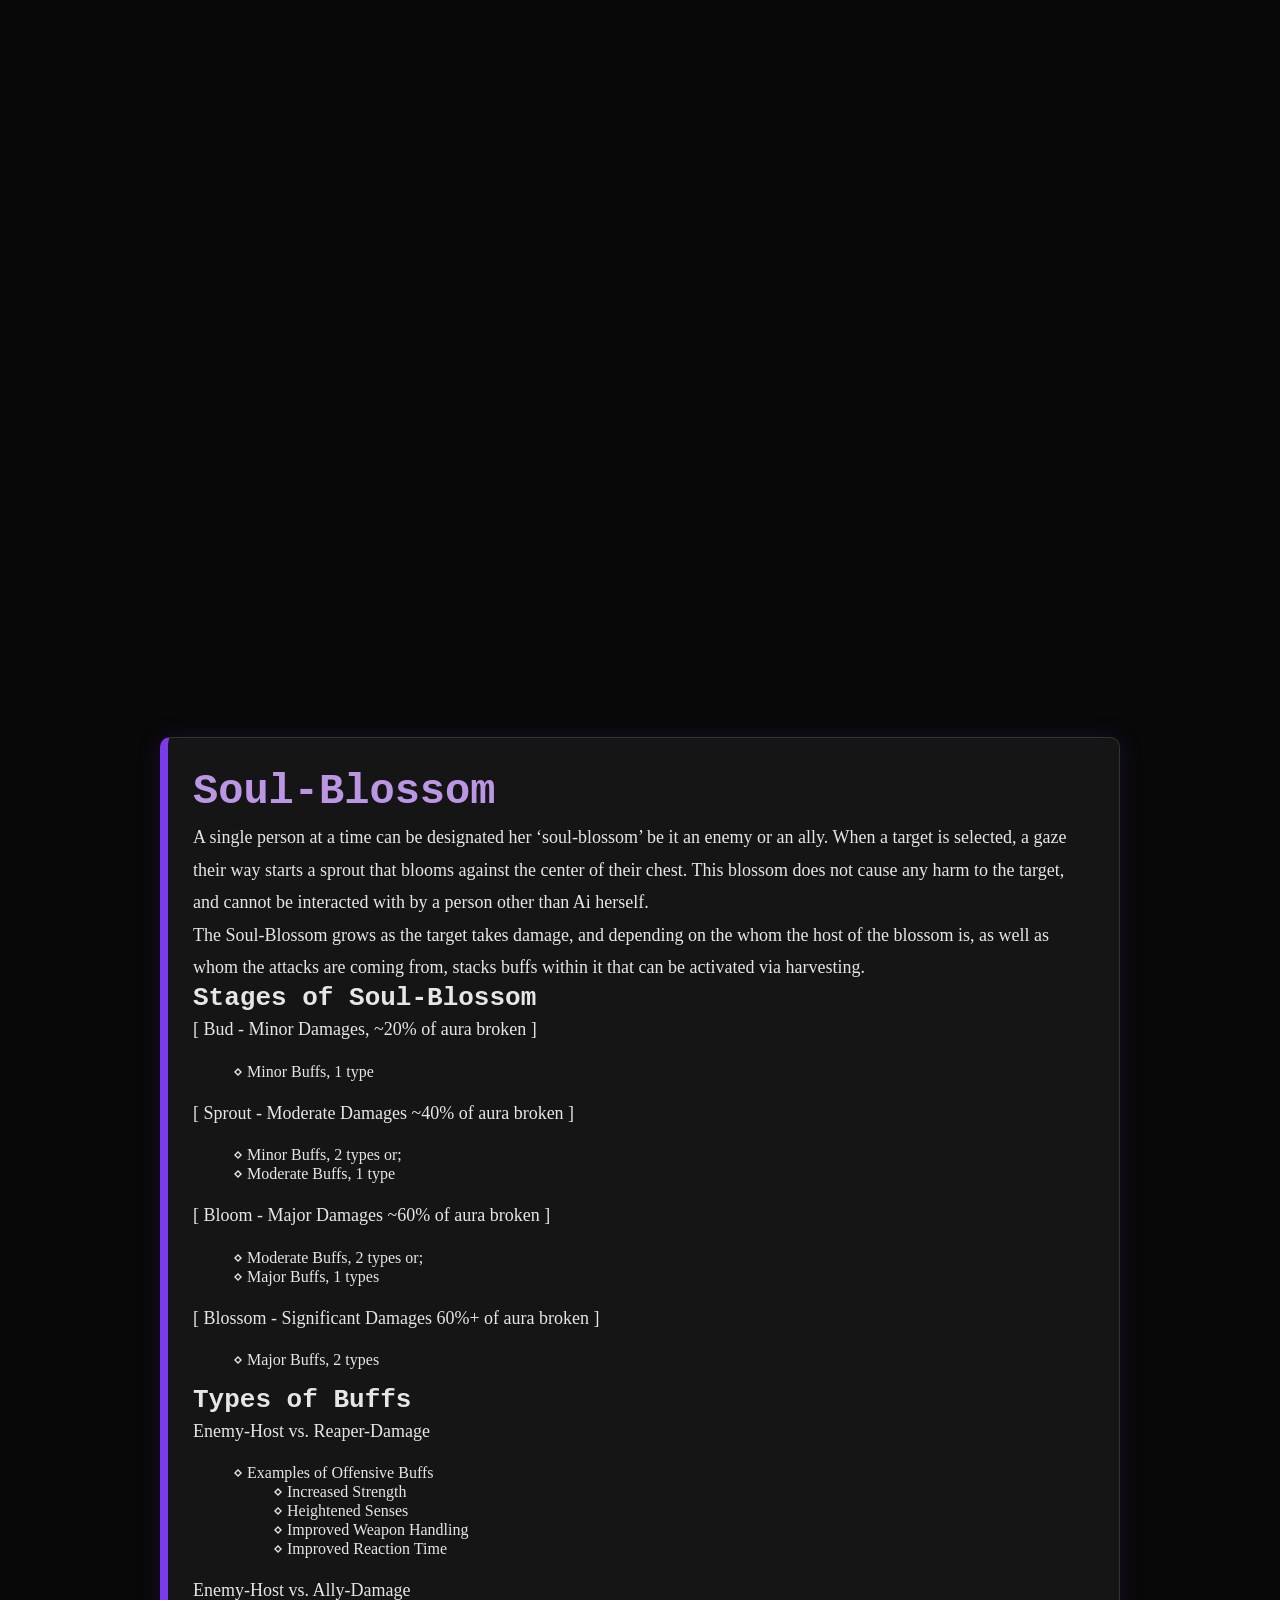
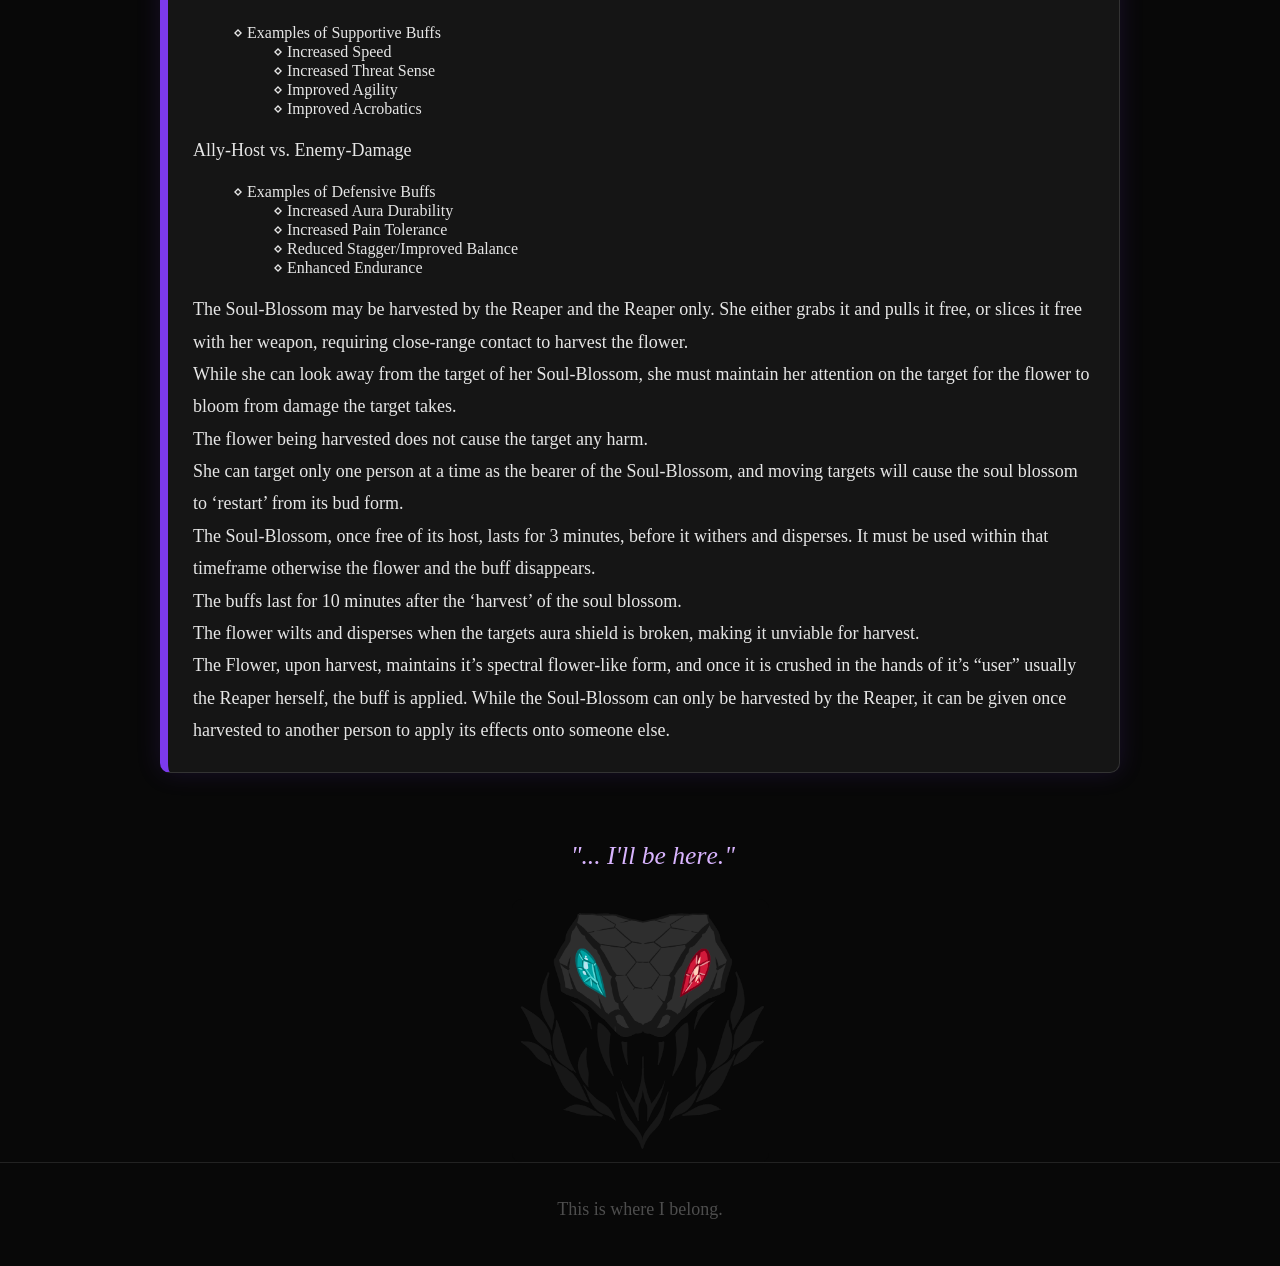
==== commit 4e40da2a: "Highlight personality traits with span elements" ====
--- a/aister.html
+++ b/aister.html
@@ -119,10 +119,10 @@
   <div class="content">
     <div id="psy" class="bio-page active">
                  <h1 class="purple">Psychological Assessment</h1>
-            <p>The bird, at a glance, is just a pleasant, friendly face, quite charismatic, adequately social, relatively chipper, she fits into most social settings like a charm. She appears happy and easygoing, and many find that the bird is easy to open up to due to her seemingly lax, thoughtful, and charming nature. Many find themselves comfortable around her, chattering away about most mundane to the most personal things with her without much thought to it.</p>  
+            <p>The bird, at a glance, is just a pleasant, friendly face, quite charismatic, adequately social, relatively chipper, she <span class="purple">fits into most social settings like a charm.</span> She appears happy and easygoing, and many find that the bird is easy to open up to due to her seemingly lax, thoughtful, and charming nature. Many find themselves comfortable around her, chattering away about most mundane to the most personal things with her without much thought to it.</p>  
             <p>Sometimes, however, the bird appears a hint absent, like her mind wanders elsewhere to places unknown. She tunes out entirely, her attention fully elsewhere during these times as she’s caught in the messy tangles of her own mind. Pulling her back from these moments isn’t difficult, any external stimuli seems to draw her attention back with just a moment of missed time and a hint of confusion- only to return right to her usual pleasant self.</p>
-            <p>Despite her friendly and pleasant facade, the bird in reality, harbors a generally more detached personality. She does not care for others in the way a friend, or a lover, or a family, might care for each other. She does not connect with others, never seeing a person as more than just an acquaintance, just another person, just another piece in the chessboard she has no hand in playing. Though she easily calls people friends, she does not feel the connection, or the pull, associated with friendships, just as she calls the Viper Pit family without a shred of attachment to it. People to her were like water, rushing by, flowing without pause. And she simply hadn’t the thought to cup her hands to catch them.</p>
-            <p>The bird is indifferent to people, to places, to things, to circumstances, through and through,  as she has never learned to be otherwise.</p>
+            <p>Despite her friendly and pleasant facade, the bird in reality, <span class="red">harbors a generally more detached personality.</span> She does not care for others in the way a friend, or a lover, or a family, might care for each other. She does not connect with others, never seeing a person as more than just an acquaintance, just another person, just another piece in the chessboard she has no hand in playing. Though she easily calls people friends, she does not feel the connection, or the pull, associated with friendships, just as she calls the Viper Pit family without a shred of attachment to it. People to her were like water, rushing by, flowing without pause. And she simply hadn’t the thought to cup her hands to catch them.</p>
+            <p>The bird is <span class="red">indifferent</span> to people, to places, to things, to circumstances, through and through,  as she has <span class="red">never learned to be otherwise.</span></p>
       
     </div>
     
